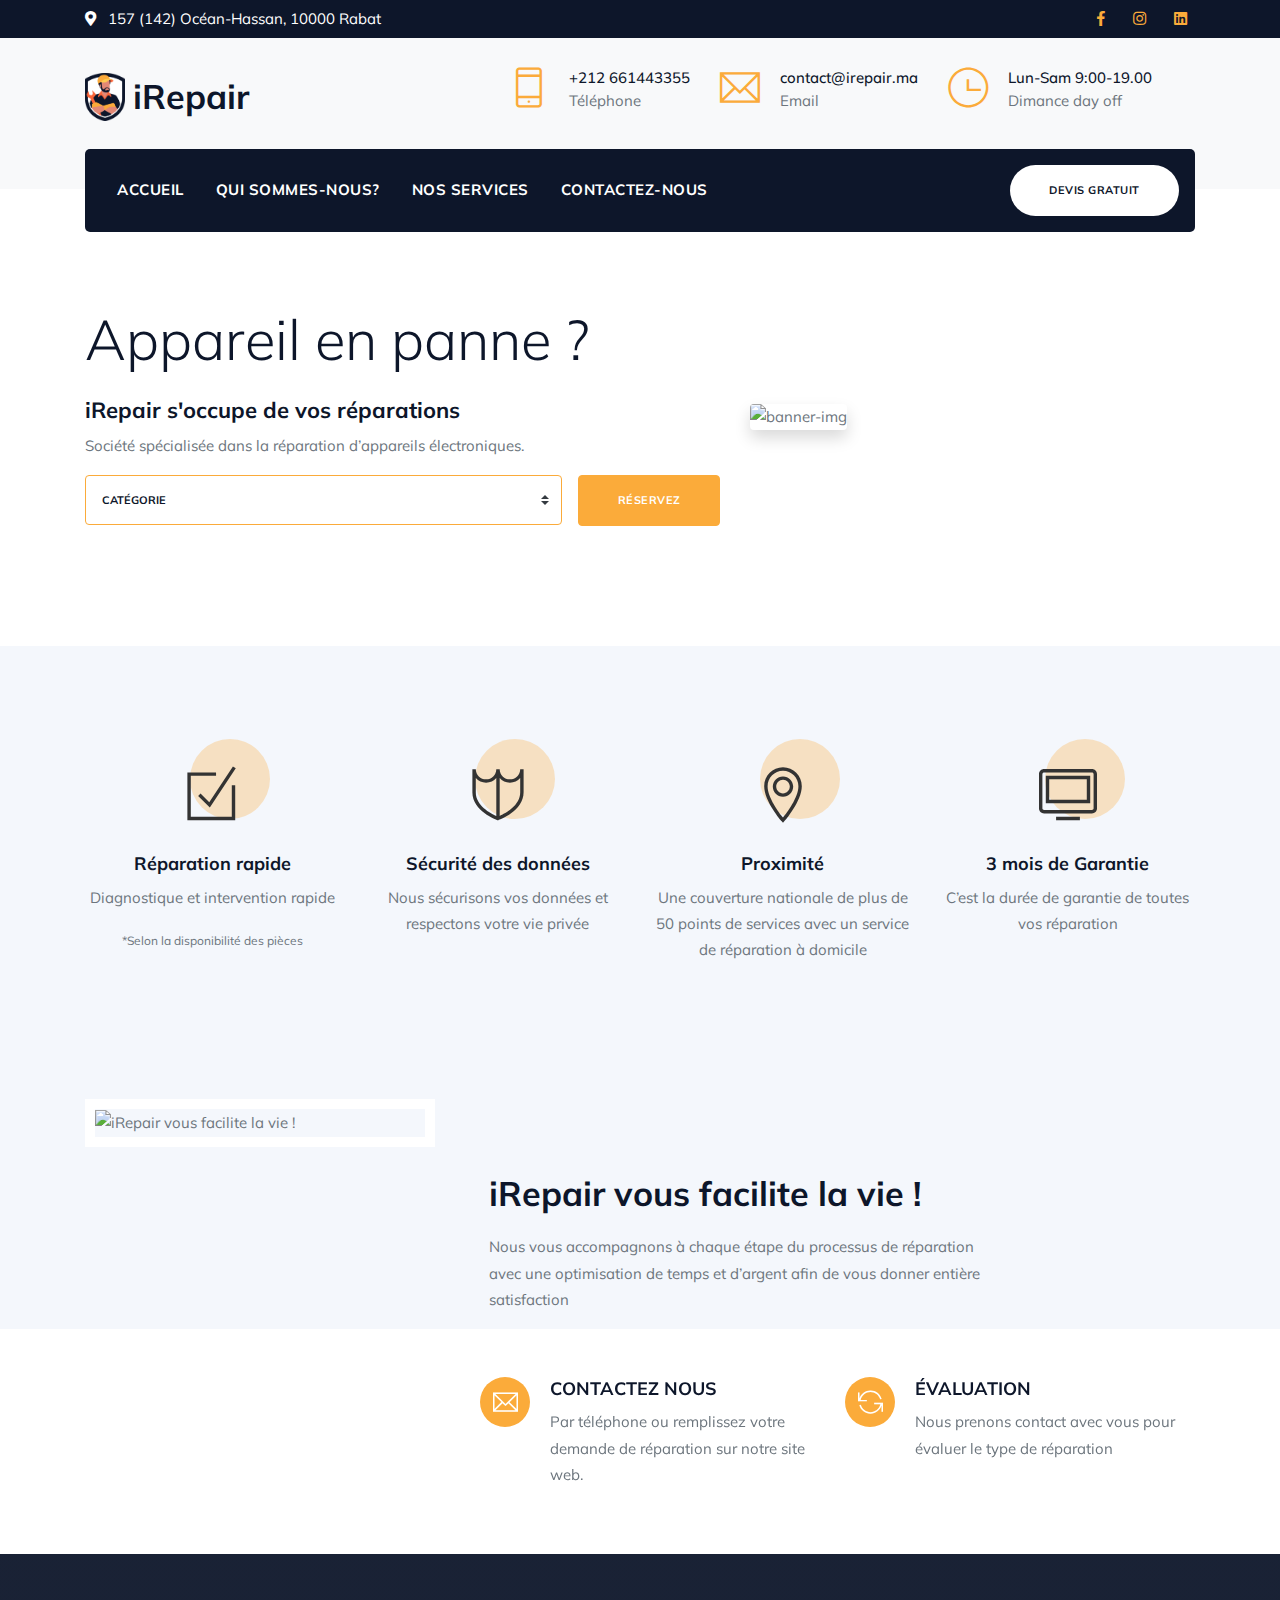
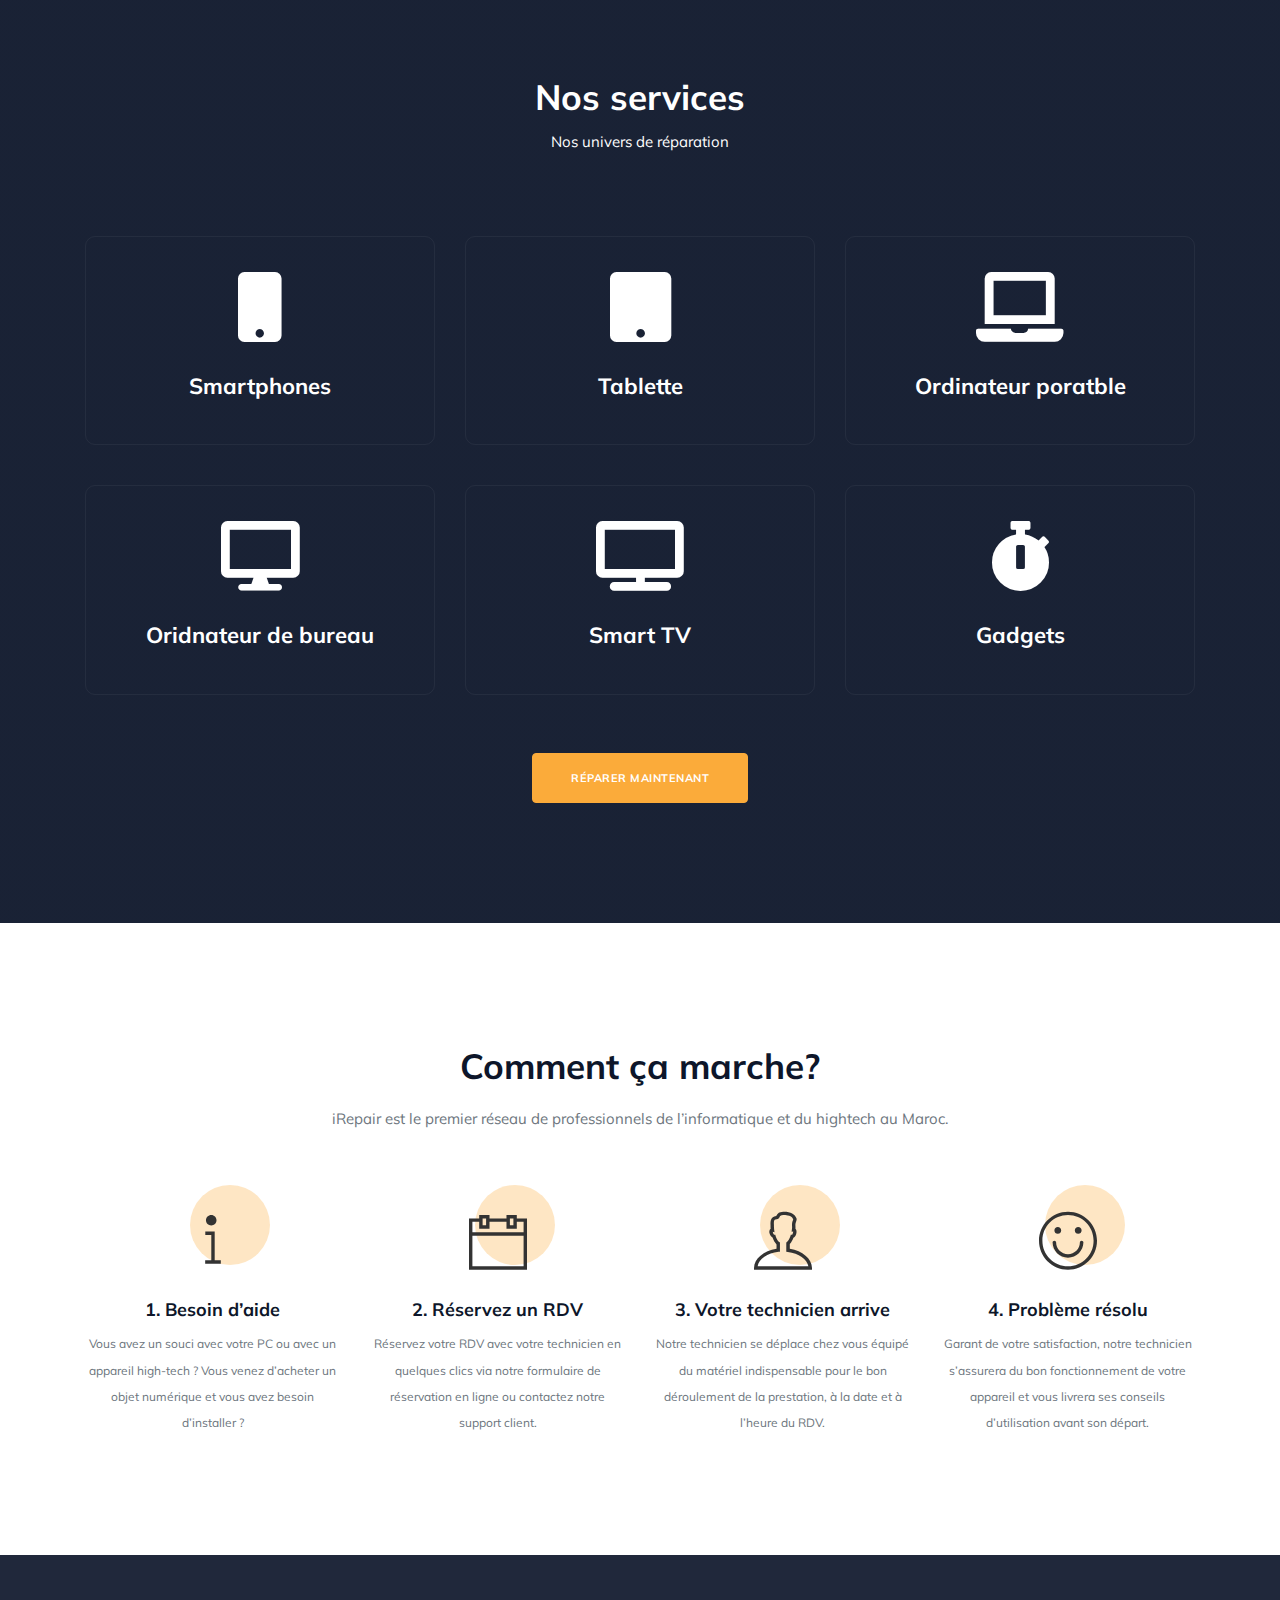
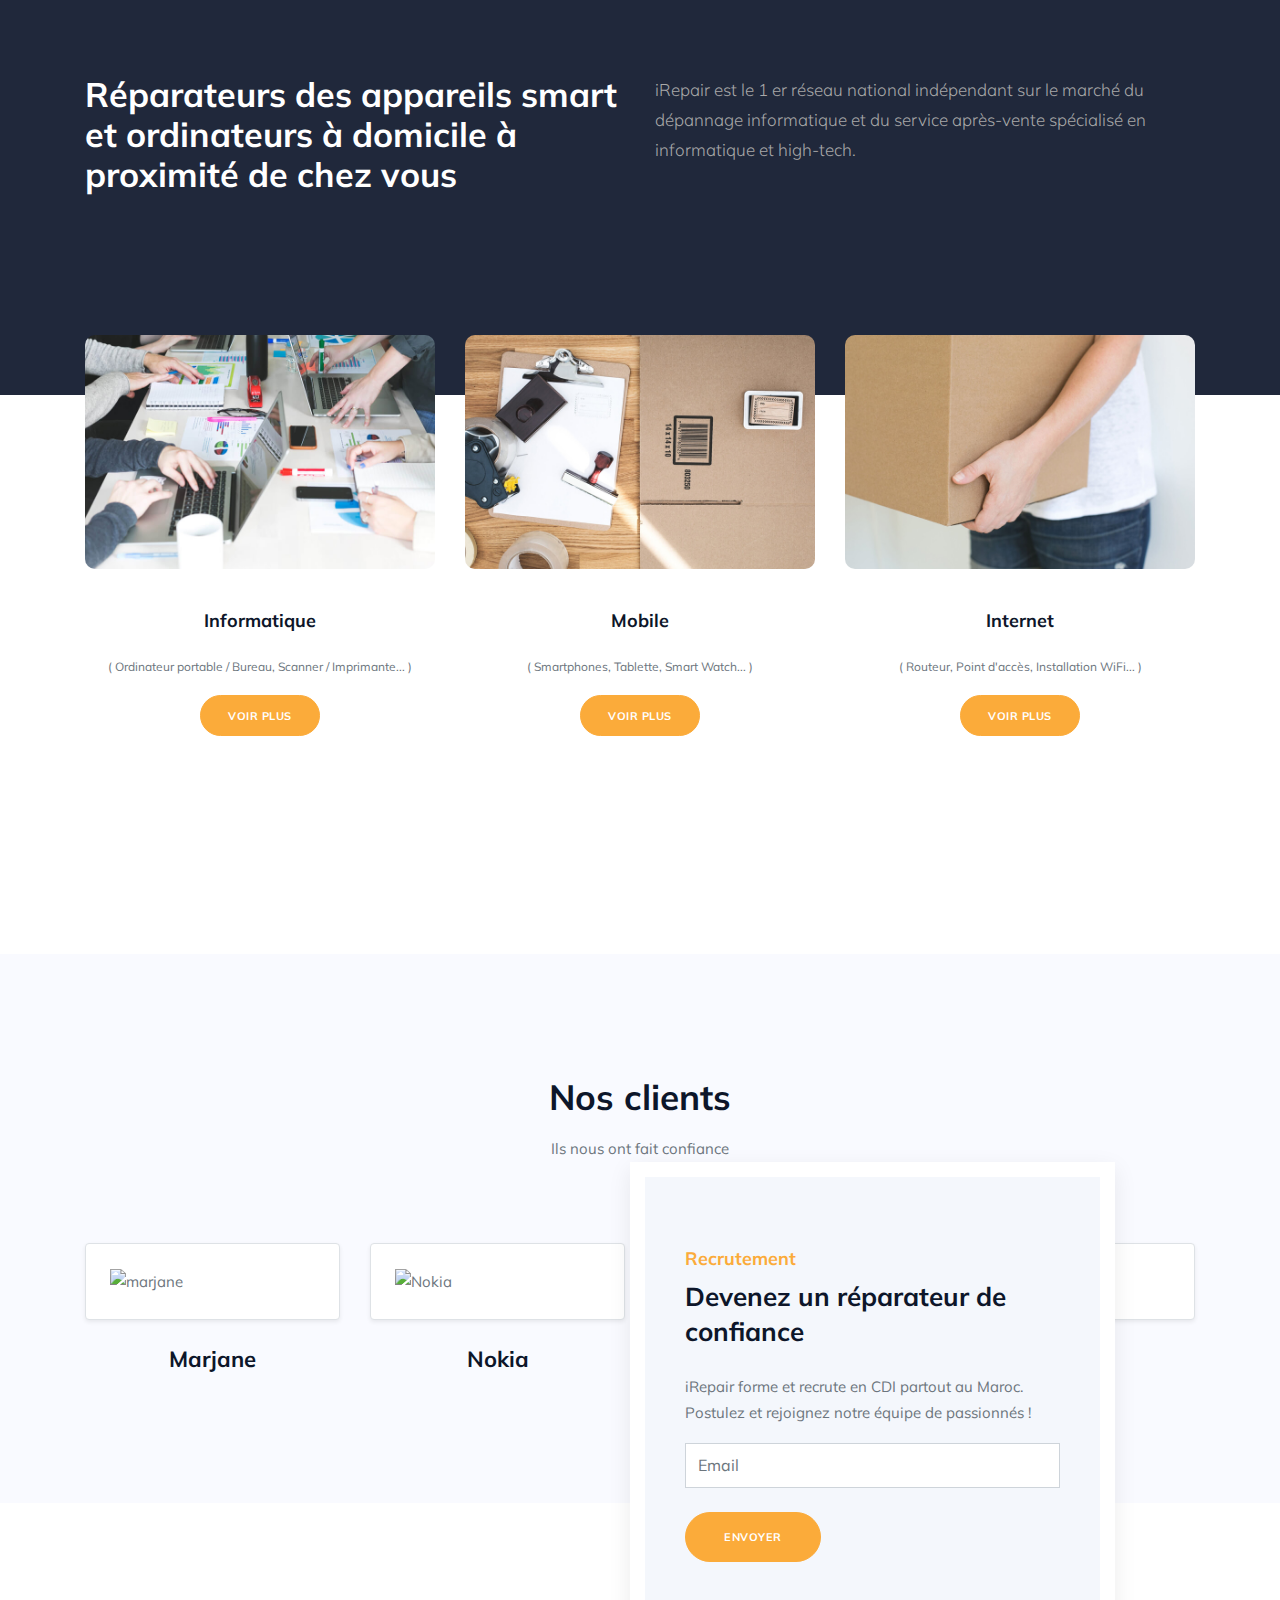
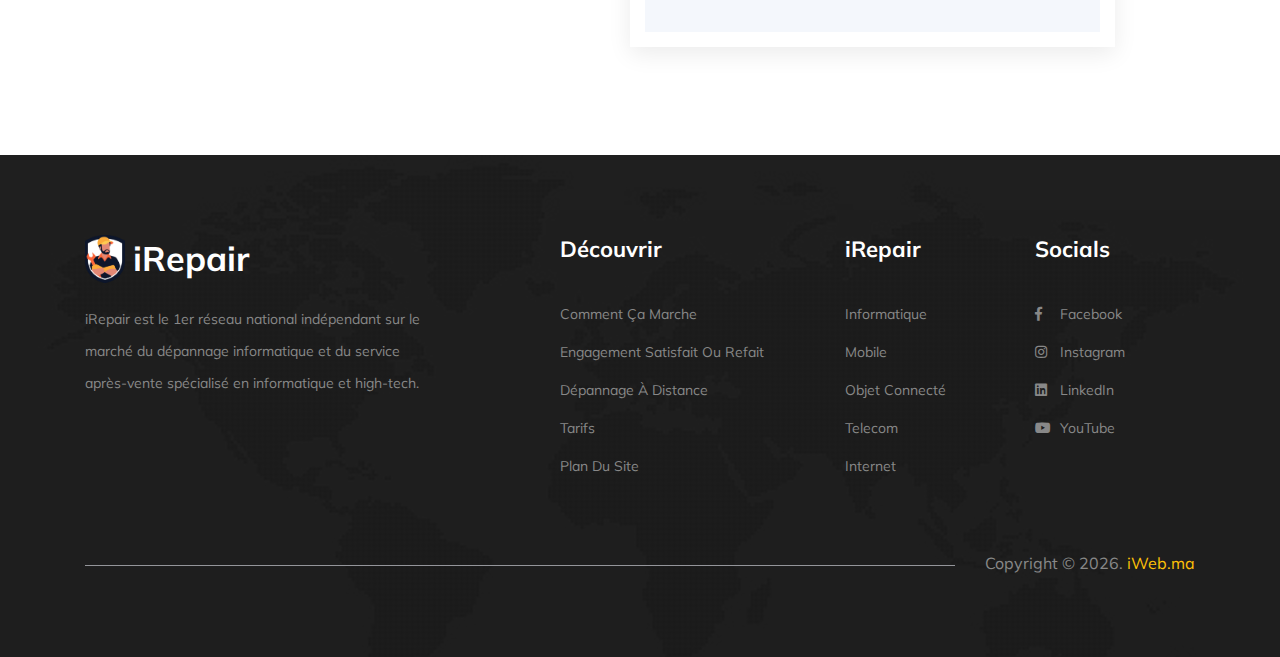
==== index.html @ 38f0aaa7 "Init push" ====
<!DOCTYPE html>
<html lang="en">

<head>


    <meta charset="utf-8">
    <title>iRepair.ma</title>


    <meta http-equiv="X-UA-Compatible" content="IE=edge">
    <meta name="description" content="Corporate Html5 Template">
    <meta name="viewport" content="width=device-width, initial-scale=1.0, maximum-scale=5.0">
    <meta name="author" content="Themefisher">
    <meta name="generator" content="iRepair">

    <!-- bootstrap -->
    <link rel="stylesheet" href="plugins/bootstrap/bootstrap.min.css">
    <!-- Animate -->
    <link rel="stylesheet" href="plugins/animate-css/animate.css">
    <!-- Icon Font css -->
    <link rel="stylesheet" href="plugins/fontawesome/css/all.css">
    <link rel="stylesheet" href="plugins/fonts/Pe-icon-7-stroke.css">
    <!-- Themify icon Css -->
    <link rel="stylesheet" href="plugins/themify/css/themify-icons.css">
    <!-- Slick Carousel CSS -->
    <link rel="stylesheet" href="plugins/slick-carousel/slick/slick.css">
    <link rel="stylesheet" href="plugins/slick-carousel/slick/slick-theme.css">

    <!-- Main Stylesheet -->
    <link rel="stylesheet" href="css/style.css">

    <!--Favicon-->
    <link rel="icon" href="images/favicon.ico" type="image/x-icon">

</head>

<body id="top-header">

    <!-- LOADER TEMPLATE -->
    <div id="page-loader">
        <div class="loader-icon fa fa-spin colored-border"></div>
    </div>
    <!-- /LOADER TEMPLATE -->

    <div class="top-bar bg-dark py-2 py-md-0" id="top-bar">
        <div class="container">
            <div class="row align-items-center">
                <div class="col-lg-6 col-md-6">
                    <div class="top-bar-left text-white text-md-left text-sm-center">
                        <i class="fas fa-map-marker-alt"></i>
                        <span class="ml-2">157 (142) Océan-Hassan, 10000 Rabat</span>
                    </div>
                </div>

                <div class="col-lg-4 ml-lg-auto col-md-6">
                    <ul class="list-inline list-unstyled header-socials text-md-right text-sm-center">
                        <li class="list-inline-item"><a href="https://www.facebook.com"> <i
                                    class="fab fa-facebook-f"></i></a></li>
                        <li class="list-inline-item"><a href="https://www.instagram.com"> <i
                                    class="fab fa-instagram"></i></a></li>
                        <li class="list-inline-item"><a href="https://www.linkedin.com"> <i
                                    class="fab fa-linkedin"></i></a></li>
                    </ul>
                </div>
            </div>
        </div>
    </div>

    <div class="logo-bar d-none d-md-block d-lg-block bg-light">
        <div class="container">
            <div class="row">
                <div class="col-lg-2">
                    <div class="logo d-none d-lg-block">
                        <!-- Brand -->
                        <a class="navbar-brand js-scroll-trigger" href="index.html">
                            <div class="d-flex justify-content-between align-items-center">
                                <img src="images/logo.png" width="40" alt="Logo" class="img-fluid mr-2" />
                                <h1 class="m-0">iRepair</h1>
                            </div>
                        </a>
                    </div>
                </div>

                <div class="col-lg-8 justify-content-end ml-lg-auto d-flex col-12 col-md-12 justify-content-md-center">
                    <div class="top-info-block d-inline-flex">
                        <div class="icon-block">
                            <i class="ti-mobile"></i>
                        </div>
                        <div class="info-block">
                            <h5 class="font-weight-500">+212 661443355</h5>
                            <p>Téléphone</p>
                        </div>
                    </div>

                    <div class="top-info-block d-inline-flex">
                        <div class="icon-block">
                            <i class="ti-email"></i>
                        </div>
                        <div class="info-block">
                            <h5 class="font-weight-500">contact@irepair.ma</h5>
                            <p>Email</p>
                        </div>
                    </div>
                    <div class="top-info-block d-inline-flex">
                        <div class="icon-block">
                            <i class="ti-time"></i>
                        </div>
                        <div class="info-block">
                            <h5 class="font-weight-500">Lun-Sam 9:00-19.00 </h5>
                            <p>Dimance day off</p>
                        </div>
                    </div>
                </div>
            </div>
        </div>
    </div>

    <!-- NAVBAR
    ================================================= -->
    <div class="main-navigation" id="mainmenu-area">
        <div class="container">
            <nav class="navbar navbar-expand-lg navbar-dark bg-dark main-nav navbar-togglable rounded-radius">

                <a class="navbar-brand d-lg-none d-block" href="index.html">
                    <h4 class="h3 m-0">iRepair</h4>
                </a>
                <!-- Toggler -->
                <button class="navbar-toggler" type="button" data-toggle="collapse" data-target="#navbarCollapse"
                    aria-controls="navbarCollapse" aria-expanded="false" aria-label="Toggle navigation">
                    <span class="fa fa-bars"></span>
                </button>

                <!-- Collapse -->
                <div class="collapse navbar-collapse has-dropdown" id="navbarCollapse">
                    <!-- Links -->
                    <ul class="navbar-nav ">
                        <li class="nav-item">
                            <a class="nav-link" href="#!" id="navbarWelcome" role="button" data-toggle="dropdown"
                                aria-haspopup="true" aria-expanded="false">
                                Accueil
                            </a>

                        </li>
                        <li class="nav-item ">
                            <a href="about.html" class="nav-link js-scroll-trigger">
                                Qui sommes-nous?
                            </a>
                        </li>
                        <li class="nav-item ">
                            <a href="#services" class="nav-link js-scroll-trigger">
                                Nos services
                            </a>
                        </li>
                        <!-- <li class="nav-item dropdown">
                            <a href="#" class="nav-link js-scroll-trigger dropdown-toggle">
                                Nos services
                            </a>
                            <ul class="dropdown-menu" aria-labelledby="navbarWelcome">
                                <li><a class="dropdown-item" href="index-2.html">Home-2</a></li>
                                <li><a class="dropdown-item" href="index-3.html">Home-3</a></li>
                                <li><a class="dropdown-item" href="index-4.html">Home-4</a></li>
                            </ul>
                        </li> -->
                        <!-- <li class="nav-item ">
                            <a href="pricing.html" class="nav-link js-scroll-trigger">
                                Pricing
                            </a>
                        </li> -->

                        <!-- <li class="nav-item ">
                            <a href="project.html" class="nav-link js-scroll-trigger">
                                Projects
                            </a>
                        </li> -->

                        <li class="nav-item ">
                            <a href="contact.html" class="nav-link">
                                Contactez-nous
                            </a>
                        </li>
                    </ul>

                    <ul class="ml-lg-auto list-unstyled m-0">
                        <li><a href="contact.html" class="btn btn-white btn-circled">Devis gratuit</a></li>
                    </ul>
                </div> <!-- / .navbar-collapse -->
            </nav>
        </div> <!-- / .container -->
    </div>



    <!-- HERO
    ================================================== -->
    <section class="banner-area py-7">
        <!-- Content -->
        <div class="container">
            <div class="row  align-items-center">
                <div class="col-md-12 col-lg-7 text-center text-lg-left">
                    <div class="main-banner">
                        <!-- Heading -->
                        <h1 class="display-4 mb-4 ">Appareil en panne ?</h1>
                        <h3>iRepair s'occupe de vos réparations</h3>
                        <p>Société spécialisée dans la réparation d’appareils électroniques.</p>

                        <form action="#">
                            <div class="d-flex justify-content-between align-content-center">
                                <select required="true" class="custom-select custom-select-lg main-select mr-3">
                                    <option selected>Catégorie</option>
                                    <option value="1">Smartphone</option>
                                    <option value="2">Tablette</option>
                                    <option value="3">Ordinateur portable</option>
                                    <option value="3">Ordinateur de bureau</option>
                                    <option value="3">Smart TV</option>
                                    <option value="3">Gadget</option>
                                </select>

                                <button type="submit" class="btn btn-primary">Réservez</button>

                            </div>

                        </form>

                        <!-- <p><a href="#!" class="btn btn-dark btn-block btn-circled">Get started</a></p> -->
                    </div>
                </div>

                <div class="col-lg-5 d-none d-lg-block">
                    <div class="banner-img-block">
                        <img src="images/banner-img-5.jpeg" alt="banner-img" class="img-fluid rounded shadow">
                    </div>
                </div>
            </div> <!-- / .row -->
        </div> <!-- / .container -->
    </section>


    <section class="section bg-grey" id="feature">
        <div class="container">
            <div class="row justy-content-center">
                <div class="col-lg-3 col-sm-6 col-md-6">
                    <div class="text-center feature-block">
                        <div class="img-icon-block mb-4">
                            <i class="ti-check-box"></i>
                        </div>
                        <h4 class="mb-2">Réparation rapide</h4>
                        <p>Diagnostique et intervention rapide</p>
                        <p><small>*Selon la disponibilité des pièces</small></p>
                    </div>
                </div>

                <div class="col-lg-3 col-sm-6 col-md-6">
                    <div class="text-center feature-block">
                        <div class="img-icon-block mb-4">
                            <i class="ti-shield"></i>
                        </div>
                        <h4 class="mb-2">Sécurité des données</h4>
                        <p>Nous sécurisons vos données et respectons votre vie privée</p>
                    </div>
                </div>

                <div class="col-lg-3 col-sm-6 col-md-6">
                    <div class="text-center feature-block">
                        <div class="img-icon-block mb-4">
                            <i class="ti-location-pin"></i>
                        </div>
                        <h4 class="mb-2">Proximité</h4>
                        <p>Une couverture nationale de plus de 50 points de services avec un service de réparation à
                            domicile</p>
                    </div>
                </div>

                <div class="col-lg-3 col-sm-6 col-md-6">
                    <div class="text-center feature-block">
                        <div class="img-icon-block mb-4">
                            <i class="ti-desktop"></i>
                        </div>
                        <h4 class="mb-2">3 mois de Garantie </h4>
                        <p>C’est la durée de garantie de toutes vos réparation</p>
                    </div>
                </div>
            </div>
        </div> <!-- / .container -->
    </section>



    <!-- SERVICE-1
    ================================================== -->
    <section class="bg-grey" id="service">
        <div class="container">
            <div class="row ">
                <div class="col-lg-4">
                    <div class="service-img">
                        <img src="images/blog-lg.jpeg" alt="iRepair vous facilite la vie !" class="img-fluid">
                    </div>
                </div>

                <div class="col-lg-6 pl-4">
                    <div class="service-content">
                        <h1>iRepair vous facilite la vie !</h1>
                        <p>Nous vous accompagnons à chaque étape du processus de réparation avec une optimisation de
                            temps et d’argent afin de vous donner entière satisfaction</p>
                    </div>
                </div>
            </div>
        </div>
    </section>

    <section class="pt-5 service-wrap">
        <div class="container">
            <div class="row ">
                <div class="col-lg-8 offset-lg-4">
                    <div class="carousel slide " id="service-carousel" data-ride="carousel">
                        <div class="carousel-inner">
                            <div class="carousel-item active">
                                <div class="col-lg-12">
                                    <div class="row">
                                        <div class="col-lg-6">
                                            <div class="service-block media">
                                                <div class="service-icon">
                                                    <i class="ti-email"></i>
                                                </div>
                                                <div class="service-inner-content media-body">
                                                    <h4>Contactez nous</h4>
                                                    <p>Par téléphone ou remplissez votre demande de réparation sur notre
                                                        site web.</p>
                                                </div>
                                            </div>
                                        </div>
                                        <div class="col-lg-6">
                                            <div class="service-block media">
                                                <div class="service-icon">
                                                    <i class="ti-reload"></i>
                                                </div>
                                                <div class="service-inner-content media-body">
                                                    <h4>Évaluation</h4>
                                                    <p>Nous prenons contact avec vous pour évaluer le type de réparation
                                                    </p>
                                                </div>
                                            </div>
                                        </div>
                                    </div>
                                </div>
                            </div>

                            <div class="carousel-item">
                                <div class="col-lg-12">
                                    <div class="row">
                                        <div class="col-lg-6">
                                            <div class="service-block media">
                                                <div class="service-icon">
                                                    <i class="ti-search"></i>
                                                </div>
                                                <div class="service-inner-content media-body">
                                                    <h4>Diagnostique</h4>
                                                    <p>Nous diagnostiquons votre panne</p>
                                                </div>
                                            </div>
                                        </div>
                                        <div class="col-lg-6">
                                            <div class="service-block media">
                                                <div class="service-icon">
                                                    <i class="ti-check"></i>
                                                </div>
                                                <div class="service-inner-content media-body">
                                                    <h4>Réparation</h4>
                                                    <p>Nous collectons votre appareil ou nous intervenons chez vous pour
                                                        le réparer</p>
                                                </div>
                                            </div>
                                        </div>
                                    </div>
                                </div>
                            </div>
                        </div>
                    </div>

                    <!-- <div class="row">
                        <div class="col-lg-12">
                            <p class="pl-3">Want to know more about this? <a href="#!">Contact us</a></p>
                        </div>
                    </div> -->
                </div>
            </div>
        </div>
    </section>

    <section class="section" id="services-2">
        <div class="container">
            <div class="row justify-content-center">
                <div class="col-md-8 col-lg-6 text-center">
                    <div class="section-heading">
                        <!-- Heading -->
                        <h2 class="section-title mb-2 text-white">
                            Nos services
                        </h2>

                        <!-- Subheading -->
                        <p class="mb-5 text-white">Nos univers de réparation</p>
                    </div>
                </div>
            </div>

            <div class="row">
                <div class="col-lg-4 col-sm-6 col-md-6 mb-30">
                    <div class="web-service-block">
                        <i class="fa fa-mobile"></i>
                        <h3>Smartphones</h3>
                    </div>
                </div>
                <div class="col-lg-4 col-sm-6 col-md-6 mb-30">
                    <div class="web-service-block">
                        <i class="fa fa-tablet"></i>
                        <h3>Tablette</h3>
                    </div>
                </div>
                <div class="col-lg-4 col-sm-6 col-md-6 mb-30">
                    <div class="web-service-block">
                        <i class="fa fa-laptop"></i>
                        <h3>Ordinateur poratble</h3>
                    </div>
                </div>

                <div class="col-lg-4 col-sm-6 col-md-6 ">
                    <div class="web-service-block">
                        <i class="fa fa-desktop"></i>
                        <h3>Oridnateur de bureau</h3>
                    </div>
                </div>

                <div class="col-lg-4 col-sm-6 col-md-6 ">
                    <div class="web-service-block">
                        <i class="fa fa-tv"></i>
                        <h3>Smart TV</h3>
                    </div>
                </div>

                <div class="col-lg-4 col-sm-6 col-md-6 ">
                    <div class="web-service-block">
                        <i class="fa fa-stopwatch"></i>
                        <h3>Gadgets</h3>
                    </div>
                </div>
            </div>
            <div class="row mt-5">
                <div class="col d-flex justify-content-center">
                    <div class="btn btn-primary">
                        Réparer maintenant
                    </div>
                </div>
            </div>
        </div>
    </section>

    <!-- Pricing -->
    <!-- <section class="section" id="pricing"> 
        <div class="container">
            <div class="row justify-content-center">
                <div class="col-md-8 col-lg-6 text-center">
                    <div class="section-heading">
                        
                        <h2 class="section-title">
                            Affordable Price Plan
                        </h2>

                        
                        <p>
                            iRepair can be used to create anything from a small marketing page to a sophisticated
                            website.
                        </p>
                    </div>
                </div>
            </div> 

            <div class="row justify-content-center">
                <div class="col-lg-4 col-sm-6 col-md-6">
                    <div class="pricing-box">
                        <h3>Stnadard</h3>
                        <div class="price-block">
                            <h2><small>$</small>13<span>monthly</span></h2>
                        </div>

                        <ul class="price-features list-unstyled">
                            <li>Unlimited Domain</li>
                            <li>Unmetered Bandwidth</li>
                            <li>Free SSL Certificate </li>
                            <li>20 Email Subscription</li>
                            <li>SSD Hosting</li>
                        </ul>

                        <a href="#!" class="btn btn-outline-dark btn-circled">Purchase Now</a>
                    </div>
                </div>
                <div class="col-lg-4 col-sm-6 col-md-6">
                    <div class="pricing-box">
                        <h3>Premium</h3>
                        <div class="price-block">
                            <h2><small>$</small>23<span>monthly</span></h2>
                        </div>

                        <ul class="price-features list-unstyled">
                            <li>Unlimited Domain</li>
                            <li>Unmetered Bandwidth</li>
                            <li>Free SSL Certificate </li>
                            <li>20 Email Subscription</li>
                            <li>SSD Hosting</li>
                        </ul>

                        <a href="#!" class="btn btn-primary btn-circled">Purchase Now</a>
                    </div>
                </div>
                <div class="col-lg-4 col-sm-8 col-md-6">
                    <div class="pricing-box ">
                        <h3>Business</h3>
                        <div class="price-block">
                            <h2><small>$</small>33<span>monthly</span></h2>
                        </div>

                        <ul class="price-features list-unstyled">
                            <li>Unlimited Domain</li>
                            <li>Unmetered Bandwidth</li>
                            <li>Free SSL Certificate </li>
                            <li>20 Email Subscription</li>
                            <li>SSD Hosting</li>
                        </ul>

                        <a href="#!" class="btn btn-outline-dark btn-circled">Purchase Now</a>
                    </div>
                </div>
            </div>
        </div>
    </section> -->

    <section class="section" id="process">
        <div class="container">
            <div class="row justify-content-center">
                <div class="col-md-12 text-center">
                    <div class="section-heading">
                        <!-- Heading -->
                        <h2 class="section-title">
                            Comment ça marche?
                        </h2>

                        <!-- Subheading -->
                        <p>iRepair est le premier réseau de professionnels de l’informatique et du hightech au Maroc.
                        </p>

                    </div>
                </div>
            </div> <!-- / .row -->

            <div class="row justify-content-center">
                <div class="col-lg-3 col-sm-4 col-md-4">
                    <div class="process-block">
                        <div class="img-icon-block mb-4">
                            <i class="ti-info"></i>
                        </div>

                        <h4>1. Besoin d’aide</h4>
                        <small>Vous avez un souci avec votre PC ou avec un appareil high-tech ? Vous venez d’acheter un
                            objet numérique et vous avez besoin d’installer ?</small>
                    </div>
                </div>

                <div class="col-lg-3 col-sm-4 col-md-4">
                    <div class="process-block">
                        <div class="img-icon-block mb-4">
                            <i class="ti-calendar"></i>
                        </div>

                        <h4>2. Réservez un RDV</h4>
                        <small>Réservez votre RDV avec votre technicien en quelques clics via notre formulaire de
                            réservation en ligne ou contactez notre support client.</small>
                    </div>
                </div>

                <div class="col-lg-3 col-sm-4 col-md-4">
                    <div class="process-block">
                        <div class="img-icon-block mb-4">
                            <i class="ti-user"></i>
                        </div>

                        <h4>3. Votre technicien arrive</h4>
                        <small>Notre technicien se déplace chez vous équipé du matériel indispensable pour le bon
                            déroulement de la prestation, à la date et à l’heure du RDV.</small>
                    </div>
                </div>

                <div class="col-lg-3 col-sm-4 col-md-4">
                    <div class="process-block">
                        <div class="img-icon-block mb-4">
                            <i class="ti-face-smile"></i>
                        </div>

                        <h4>4. Problème résolu</h4>
                        <small>Garant de votre satisfaction, notre technicien s’assurera du bon fonctionnement de votre
                            appareil et vous livrera ses conseils d’utilisation avant son départ.</small>
                    </div>
                </div>

            </div>
        </div>
    </section>

    <section id="projects-wrap" class="section">
        <div class="overlay"></div>
        <div class="container">
            <div class="row">
                <div class="col-lg-6">
                    <div class="section-heading">
                        <h1 class="text-white">Réparateurs des appareils smart et ordinateurs à domicile à proximité de
                            chez vous</h1>
                    </div>
                </div>
                <div class="col-lg-6">
                    <p class="lead">iRepair est le 1 er réseau national indépendant sur le marché du
                        dépannage informatique et du service après-vente spécialisé en informatique et high-tech.</p>
                </div>
            </div>
        </div>
    </section>

    <section id="projects" class="section-bottom">
        <div class="container">
            <div class="row justify-content-center">
                <div class="col-lg-4 col-md-6 col-sm-6 mb-5">
                    <div class="single-project">
                        <img src="images/projects/p-1.jpg" alt="" class="img-fluid">
                        <div class="project-content">
                            <h4>Informatique</h4>
                            <p><small>( Ordinateur portable / Bureau, Scanner / Imprimante... )</small></p>
                            <button class="btn btn-primary">Voir plus</button>
                        </div>
                    </div>
                </div>
                <div class="col-lg-4 col-md-6 col-sm-6 mb-5">
                    <div class="single-project">
                        <img src="images/projects/p-4.jpg" alt="" class="img-fluid">
                        <div class="project-content">
                            <h4>Mobile</h4>
                            <p><small>( Smartphones, Tablette, Smart Watch... )</small></p>
                            <button class="btn btn-primary">Voir plus</button>
                        </div>
                    </div>
                </div>
                <div class="col-lg-4 col-md-6 col-sm-8 ">
                    <div class="single-project">
                        <img src="images/projects/p-3.jpg" alt="" class="img-fluid">
                        <div class="project-content">
                            <h4>Internet</h4>
                            <p><small>( Routeur, Point d'accès, Installation WiFi... )</small></p>
                            <button class="btn btn-primary">Voir plus</button>
                        </div>
                    </div>
                </div>
            </div>


        </div>
    </section>

    <!-- <section class="section" id="section-testimonial">
        <div class="container">
            <div class="row align-items-center">
                <div class="col-lg-4 col-sm-12 col-md-12">
                    <div class="section-heading testimonial-heading">
                        <h1>Ils nous ont fait confiance</h1>
                        <p></p>
                    </div>
                </div>
                <div class="col-lg-8 col-sm-12 col-md-12">
                    <div class="row">
                        <div class="col-lg-6">
                            <div class="test-inner ">
                                <div class="test-author-thumb d-flex">
                                    <img src="https://www.islahate.ma/assets/images/logos/Marjane_logo.png"
                                        alt="marjane" class="img-fluid">
                                    <div class="test-author-info">
                                        <h4>marjane.</h4>
                                        <h6>Sunrise Paradise Hotel</h6>
                                    </div>
                                </div>
                                <i class="fa fa-quote-right"></i>
                            </div>
                        </div>
                        <div class="col-lg-6">
                            <div class="test-inner ">
                                <div class="test-author-thumb d-flex">
                                    <img src="images/client/test-2.jpg" alt="Testimonial author" class="img-fluid">
                                    <div class="test-author-info">
                                        <h4>Will Barrow</h4>
                                        <h6>Sunrise Paradise Hotel</h6>
                                    </div>
                                </div>

                                Quas ut distinctio tenetur animi nihil rem, amet dolorum totam. Ab repudiandae tempore
                                qui fugiat amet ipsa id omnis ipsam, laudantium! Dolorem.

                                <i class="fa fa-quote-right"></i>
                            </div>
                        </div>
                    </div>

                    <div class="row">
                        <div class="col-lg-6">
                            <div class="test-inner ">
                                <div class="test-author-thumb d-flex">
                                    <img src="images/client/test-3.jpg" alt="Testimonial author" class="img-fluid">
                                    <div class="test-author-info">
                                        <h4>Will Barrow</h4>
                                        <h6>Sunrise Paradise Hotel</h6>
                                    </div>
                                </div>

                                Quas ut distinctio tenetur animi nihil rem, amet dolorum totam. Ab repudiandae tempore
                                qui fugiat amet ipsa id omnis ipsam, laudantium! Dolorem.

                                <i class="fa fa-quote-right"></i>
                            </div>
                        </div>
                        <div class="col-lg-6">
                            <div class="test-inner ">
                                <div class="test-author-thumb d-flex">
                                    <img src="images/client/test-4.jpg" alt="Testimonial author" class="img-fluid">
                                    <div class="test-author-info">
                                        <h4>Will Barrow</h4>
                                        <h6>Sunrise Paradise Hotel</h6>
                                    </div>
                                </div>

                                Quas ut distinctio tenetur animi nihil rem, amet dolorum totam. Ab repudiandae tempore
                                qui fugiat amet ipsa id omnis ipsam, laudantium! Dolorem.

                                <i class="fa fa-quote-right"></i>
                            </div>
                        </div>
                    </div>

                    <div class="row">
                        <div class="col-lg-6">
                            <div class="test-inner">
                                <div class="test-author-thumb d-flex">
                                    <img src="images/client/test-5.jpg" alt="Testimonial author" class="img-fluid">
                                    <div class="test-author-info">
                                        <h4>Will Barrow</h4>
                                        <h6>Sunrise Paradise Hotel</h6>
                                    </div>
                                </div>

                                Quas ut distinctio tenetur animi nihil rem, amet dolorum totam. Ab repudiandae tempore
                                qui fugiat amet ipsa id omnis ipsam, laudantium! Dolorem.

                                <i class="fa fa-quote-right"></i>
                            </div>
                        </div>

                        <div class="col-lg-6">
                            <div class="test-inner">
                                <div class="test-author-thumb d-flex">
                                    <img src="images/client/test-6.jpg" alt="Testimonial author" class="img-fluid">
                                    <div class="test-author-info">
                                        <h4>Will Barrow</h4>
                                        <h6>Sunrise Paradise Hotel</h6>
                                    </div>
                                </div>

                                Quas ut distinctio tenetur animi nihil rem, amet dolorum totam. Ab repudiandae tempore
                                qui fugiat amet ipsa id omnis ipsam, laudantium! Dolorem.

                                <i class="fa fa-quote-right"></i>
                            </div>
                        </div>
                    </div>
                </div>
            </div>
        </div>
    </section> -->

    <section class="section" id="blog">
        <div class="container">
            <div class="row justify-content-center">
                <div class="col-md-8 col-lg-6 text-center">
                    <div class="section-heading">
                        <!-- Heading -->
                        <h2 class="section-title">
                            Nos clients
                        </h2>

                        <!-- Subheading -->
                        <p>Ils nous ont fait confiance</p>
                    </div>
                </div>
            </div>

            <div class="row justify-content-center">
                <div class="col-lg-3 col-md-4 col-6">
                    <div class="blog-box">
                        <div class="rounded shadow-sm border bg-white p-4">
                            <img src="https://www.islahate.ma/assets/images/logos/Marjane_logo.png" alt="marjane"
                                class="img-fluid">
                        </div>
                        <div class="single-blog">
                            <div class="blog-content text-center">
                                <h3>Marjane</h3>
                            </div>
                        </div>
                    </div>
                </div>

                <div class="col-lg-3 col-md-4 col-6">
                    <div class="blog-box">
                        <div class="rounded shadow-sm border bg-white p-4">
                            <img src="https://www.islahate.ma/assets/images/logos/nokia_logo.png" alt="Nokia"
                                class="img-fluid">
                        </div>
                        <div class="single-blog">
                            <div class="blog-content text-center">
                                <h3>Nokia</h3>
                            </div>
                        </div>
                    </div>
                </div>

                <div class="col-lg-3 col-md-4 col-6">
                    <div class="blog-box">
                        <div class="rounded shadow-sm border bg-white p-4">
                            <img src="https://www.islahate.ma/assets/images/logos/itel_logo.png" alt="itel"
                                class="img-fluid">
                        </div>
                        <div class="single-blog">
                            <div class="blog-content text-center">
                                <h3>itel</h3>
                            </div>
                        </div>
                    </div>
                </div>

                <div class="col-lg-3 col-md-4 col-6">
                    <div class="blog-box">
                        <div class="rounded shadow-sm border bg-white p-4">
                            <img src="https://www.islahate.ma/assets/images/logos/sony_logo.png" alt="Sony"
                                class="img-fluid">
                        </div>
                        <div class="single-blog">
                            <div class="blog-content text-center">
                                <h3>Sony</h3>
                            </div>
                        </div>
                    </div>
                </div>

            </div>
        </div>
    </section>

    <section class="section-bottom">
        <div class="container">
            <div class="row py-5">
                <div class="col-lg-7 col-md-12 col-sm-12 ">
                    <div class="single-project">
                        <img src="images/cdi.jpeg" alt="" class="img-fluid">
                    </div>
                </div>
                <div class="col-lg-4 col-md-12 col-sm-12 ">
                    <div class="project-content-block">
                        <h4>Recrutement</h4>
                        <h2>Devenez un réparateur de confiance</h2>
                        <p>iRepair forme et recrute en CDI partout au Maroc. Postulez et rejoignez notre équipe de
                            passionnés !</p>

                        <div>
                            <form>
                                <div class="input-group mb-4">
                                    <input class="form-control" name="email" id="email" required="" placeholder="Email"
                                        type="email">
                                </div>
                                <div>
                                    <input name="submit" type="submit" class="btn btn-primary btn-circled"
                                        value="Envoyer">
                                </div>
                            </form>
                        </div>
                    </div>

                </div>
            </div>
        </div>
    </section>

    <footer class="section " id="footer">
        <div class="overlay footer-overlay"></div>
        <!--Content -->
        <div class="container">
            <div class="row justify-content-start">
                <div class="col-lg-4 col-sm-12">
                    <div class="footer-widget">
                        <!-- Brand -->
                        <!-- <a href="index.html" class="footer-brand text-white"> -->
                        <div class="d-flex justify-content-start align-items-center">
                            <img src="images/logo.png" width="40" alt="Logo" class="img-fluid mr-2" />
                            <h1 class="m-0 text-white">iRepair</h1>
                        </div>
                        <!-- </a> -->
                        <p>iRepair est le 1er réseau national indépendant sur le marché du dépannage informatique et
                            du service après-vente spécialisé en informatique et high-tech.</p>
                    </div>
                </div>

                <div class="col-lg-3 ml-lg-auto col-sm-12">
                    <div class="footer-widget">
                        <h3>Découvrir</h3>
                        <!-- Links -->
                        <ul class="footer-links ">
                            <li>
                                <a href="#!">Comment ça marche</a>
                            </li>
                            <li>
                                <a href="#!">Engagement satisfait ou refait</a>
                            </li>
                            <li>
                                <a href="#!">Dépannage à distance</a>
                            </li>
                            <li>
                                <a href="#!">Tarifs</a>
                            </li>
                            <li>
                                <a href="#!">Plan du site</a>
                            </li>
                        </ul>
                    </div>
                </div>


                <div class="col-lg-2 col-sm-6">
                    <div class="footer-widget">
                        <h3>iRepair</h3>
                        <!-- Links -->
                        <ul class="footer-links">
                            <li>
                                <a href="#!">Informatique</a>
                            </li>
                            <li>
                                <a href="#!">Mobile</a>
                            </li>
                            <li>
                                <a href="#!">Objet connecté</a>
                            </li>
                            <li>
                                <a href="#!">Telecom</a>
                            </li>

                            <li>
                                <a href="#!">Internet</a>
                            </li>
                        </ul>
                    </div>
                </div>

                <div class="col-lg-2 col-sm-6">
                    <div class="footer-widget">
                        <h3>Socials</h3>
                        <!-- Links -->
                        <ul class="list-unstyled footer-links">
                            <li><a href="https://www.facebook.com"><i class="fab fa-facebook-f"></i>Facebook</a></li>
                            <li>
                                <a href="https://www.instagram.com"><i class="fab fa-instagram"></i>Instagram</a>
                            </li>
                            <li>
                                <a href="https://www.linkedin.com"><i class="fab fa-linkedin"></i>LinkedIn</a>
                            </li>
                            <li>
                                <a href="https://www.youtube.com"><i class="fab fa-youtube"></i>YouTube</a>
                            </li>
                        </ul>
                    </div>
                </div>
            </div> <!-- / .row -->


            <div class="row text-right pt-5">
                <div class="col-lg-12">
                    <div class="overflow-hidden">
                        <!-- Copyright -->
                        <p class="footer-copy">
                            Copyright &copy;
                            <script>var CurrentYear = new Date().getFullYear()
                                document.write(CurrentYear)
                            </script>. <a class="text-warning" href="https://iweb.ma/">iWeb.ma</a>
                        </p>
                    </div>
                </div>
            </div> <!-- / .row -->
        </div> <!-- / .container -->
    </footer>


    <!--  Page Scroll to Top  -->

    <a id="scroll-to-top" class="scroll-to-top js-scroll-trigger" href="#top-header">
        <i class="fa fa-angle-up"></i>
    </a>

    <!-- 
  Essential Scripts
  =====================================-->
    <!-- jQuery -->
    <script src="plugins/jquery/jquery.min.js"></script>
    <!-- Bootstrap -->
    <script src="plugins/bootstrap/bootstrap.min.js"></script>
    <!-- Slick Slider -->
    <script src="plugins/slick-carousel/slick/slick.min.js"></script>
    <!-- Google Map -->
    <script src="https://maps.googleapis.com/maps/api/js?key=AIzaSyCcABaamniA6OL5YvYSpB3pFMNrXwXnLwU"></script>
    <script src="plugins/google-map/gmap.js"></script>

    <script src="js/script.js"></script>

</body>

</html>
---- plugins/fontawesome/css/all.css ----
.fa,
.fas,
.far,
.fal,
.fab {
  -moz-osx-font-smoothing: grayscale;
  -webkit-font-smoothing: antialiased;
  display: inline-block;
  font-style: normal;
  font-variant: normal;
  text-rendering: auto;
  line-height: 1; }

.fa-lg {
  font-size: 1.33333em;
  line-height: 0.75em;
  vertical-align: -.0667em; }

.fa-xs {
  font-size: .75em; }

.fa-sm {
  font-size: .875em; }

.fa-1x {
  font-size: 1em; }

.fa-2x {
  font-size: 2em; }

.fa-3x {
  font-size: 3em; }

.fa-4x {
  font-size: 4em; }

.fa-5x {
  font-size: 5em; }

.fa-6x {
  font-size: 6em; }

.fa-7x {
  font-size: 7em; }

.fa-8x {
  font-size: 8em; }

.fa-9x {
  font-size: 9em; }

.fa-10x {
  font-size: 10em; }

.fa-fw {
  text-align: center;
  width: 1.25em; }

.fa-ul {
  list-style-type: none;
  margin-left: 2.5em;
  padding-left: 0; }
  .fa-ul > li {
    position: relative; }

.fa-li {
  left: -2em;
  position: absolute;
  text-align: center;
  width: 2em;
  line-height: inherit; }

.fa-border {
  border: solid 0.08em #eee;
  border-radius: .1em;
  padding: .2em .25em .15em; }

.fa-pull-left {
  float: left; }

.fa-pull-right {
  float: right; }

.fa.fa-pull-left,
.fas.fa-pull-left,
.far.fa-pull-left,
.fal.fa-pull-left,
.fab.fa-pull-left {
  margin-right: .3em; }

.fa.fa-pull-right,
.fas.fa-pull-right,
.far.fa-pull-right,
.fal.fa-pull-right,
.fab.fa-pull-right {
  margin-left: .3em; }

.fa-spin {
  -webkit-animation: fa-spin 2s infinite linear;
          animation: fa-spin 2s infinite linear; }

.fa-pulse {
  -webkit-animation: fa-spin 1s infinite steps(8);
          animation: fa-spin 1s infinite steps(8); }

@-webkit-keyframes fa-spin {
  0% {
    -webkit-transform: rotate(0deg);
            transform: rotate(0deg); }
  100% {
    -webkit-transform: rotate(360deg);
            transform: rotate(360deg); } }

@keyframes fa-spin {
  0% {
    -webkit-transform: rotate(0deg);
            transform: rotate(0deg); }
  100% {
    -webkit-transform: rotate(360deg);
            transform: rotate(360deg); } }

.fa-rotate-90 {
  -ms-filter: "progid:DXImageTransform.Microsoft.BasicImage(rotation=1)";
  -webkit-transform: rotate(90deg);
          transform: rotate(90deg); }

.fa-rotate-180 {
  -ms-filter: "progid:DXImageTransform.Microsoft.BasicImage(rotation=2)";
  -webkit-transform: rotate(180deg);
          transform: rotate(180deg); }

.fa-rotate-270 {
  -ms-filter: "progid:DXImageTransform.Microsoft.BasicImage(rotation=3)";
  -webkit-transform: rotate(270deg);
          transform: rotate(270deg); }

.fa-flip-horizontal {
  -ms-filter: "progid:DXImageTransform.Microsoft.BasicImage(rotation=0, mirror=1)";
  -webkit-transform: scale(-1, 1);
          transform: scale(-1, 1); }

.fa-flip-vertical {
  -ms-filter: "progid:DXImageTransform.Microsoft.BasicImage(rotation=2, mirror=1)";
  -webkit-transform: scale(1, -1);
          transform: scale(1, -1); }

.fa-flip-both, .fa-flip-horizontal.fa-flip-vertical {
  -ms-filter: "progid:DXImageTransform.Microsoft.BasicImage(rotation=2, mirror=1)";
  -webkit-transform: scale(-1, -1);
          transform: scale(-1, -1); }

:root .fa-rotate-90,
:root .fa-rotate-180,
:root .fa-rotate-270,
:root .fa-flip-horizontal,
:root .fa-flip-vertical,
:root .fa-flip-both {
  -webkit-filter: none;
          filter: none; }

.fa-stack {
  display: inline-block;
  height: 2em;
  line-height: 2em;
  position: relative;
  vertical-align: middle;
  width: 2.5em; }

.fa-stack-1x,
.fa-stack-2x {
  left: 0;
  position: absolute;
  text-align: center;
  width: 100%; }

.fa-stack-1x {
  line-height: inherit; }

.fa-stack-2x {
  font-size: 2em; }

.fa-inverse {
  color: #fff; }

/* Font Awesome uses the Unicode Private Use Area (PUA) to ensure screen
readers do not read off random characters that represent icons */
.fa-500px:before {
  content: "\f26e"; }

.fa-accessible-icon:before {
  content: "\f368"; }

.fa-accusoft:before {
  content: "\f369"; }

.fa-acquisitions-incorporated:before {
  content: "\f6af"; }

.fa-ad:before {
  content: "\f641"; }

.fa-address-book:before {
  content: "\f2b9"; }

.fa-address-card:before {
  content: "\f2bb"; }

.fa-adjust:before {
  content: "\f042"; }

.fa-adn:before {
  content: "\f170"; }

.fa-adobe:before {
  content: "\f778"; }

.fa-adversal:before {
  content: "\f36a"; }

.fa-affiliatetheme:before {
  content: "\f36b"; }

.fa-air-freshener:before {
  content: "\f5d0"; }

.fa-algolia:before {
  content: "\f36c"; }

.fa-align-center:before {
  content: "\f037"; }

.fa-align-justify:before {
  content: "\f039"; }

.fa-align-left:before {
  content: "\f036"; }

.fa-align-right:before {
  content: "\f038"; }

.fa-alipay:before {
  content: "\f642"; }

.fa-allergies:before {
  content: "\f461"; }

.fa-amazon:before {
  content: "\f270"; }

.fa-amazon-pay:before {
  content: "\f42c"; }

.fa-ambulance:before {
  content: "\f0f9"; }

.fa-american-sign-language-interpreting:before {
  content: "\f2a3"; }

.fa-amilia:before {
  content: "\f36d"; }

.fa-anchor:before {
  content: "\f13d"; }

.fa-android:before {
  content: "\f17b"; }

.fa-angellist:before {
  content: "\f209"; }

.fa-angle-double-down:before {
  content: "\f103"; }

.fa-angle-double-left:before {
  content: "\f100"; }

.fa-angle-double-right:before {
  content: "\f101"; }

.fa-angle-double-up:before {
  content: "\f102"; }

.fa-angle-down:before {
  content: "\f107"; }

.fa-angle-left:before {
  content: "\f104"; }

.fa-angle-right:before {
  content: "\f105"; }

.fa-angle-up:before {
  content: "\f106"; }

.fa-angry:before {
  content: "\f556"; }

.fa-angrycreative:before {
  content: "\f36e"; }

.fa-angular:before {
  content: "\f420"; }

.fa-ankh:before {
  content: "\f644"; }

.fa-app-store:before {
  content: "\f36f"; }

.fa-app-store-ios:before {
  content: "\f370"; }

.fa-apper:before {
  content: "\f371"; }

.fa-apple:before {
  content: "\f179"; }

.fa-apple-alt:before {
  content: "\f5d1"; }

.fa-apple-pay:before {
  content: "\f415"; }

.fa-archive:before {
  content: "\f187"; }

.fa-archway:before {
  content: "\f557"; }

.fa-arrow-alt-circle-down:before {
  content: "\f358"; }

.fa-arrow-alt-circle-left:before {
  content: "\f359"; }

.fa-arrow-alt-circle-right:before {
  content: "\f35a"; }

.fa-arrow-alt-circle-up:before {
  content: "\f35b"; }

.fa-arrow-circle-down:before {
  content: "\f0ab"; }

.fa-arrow-circle-left:before {
  content: "\f0a8"; }

.fa-arrow-circle-right:before {
  content: "\f0a9"; }

.fa-arrow-circle-up:before {
  content: "\f0aa"; }

.fa-arrow-down:before {
  content: "\f063"; }

.fa-arrow-left:before {
  content: "\f060"; }

.fa-arrow-right:before {
  content: "\f061"; }

.fa-arrow-up:before {
  content: "\f062"; }

.fa-arrows-alt:before {
  content: "\f0b2"; }

.fa-arrows-alt-h:before {
  content: "\f337"; }

.fa-arrows-alt-v:before {
  content: "\f338"; }

.fa-artstation:before {
  content: "\f77a"; }

.fa-assistive-listening-systems:before {
  content: "\f2a2"; }

.fa-asterisk:before {
  content: "\f069"; }

.fa-asymmetrik:before {
  content: "\f372"; }

.fa-at:before {
  content: "\f1fa"; }

.fa-atlas:before {
  content: "\f558"; }

.fa-atlassian:before {
  content: "\f77b"; }

.fa-atom:before {
  content: "\f5d2"; }

.fa-audible:before {
  content: "\f373"; }

.fa-audio-description:before {
  content: "\f29e"; }

.fa-autoprefixer:before {
  content: "\f41c"; }

.fa-avianex:before {
  content: "\f374"; }

.fa-aviato:before {
  content: "\f421"; }

.fa-award:before {
  content: "\f559"; }

.fa-aws:before {
  content: "\f375"; }

.fa-baby:before {
  content: "\f77c"; }

.fa-baby-carriage:before {
  content: "\f77d"; }

.fa-backspace:before {
  content: "\f55a"; }

.fa-backward:before {
  content: "\f04a"; }

.fa-bacon:before {
  content: "\f7e5"; }

.fa-balance-scale:before {
  content: "\f24e"; }

.fa-ban:before {
  content: "\f05e"; }

.fa-band-aid:before {
  content: "\f462"; }

.fa-bandcamp:before {
  content: "\f2d5"; }

.fa-barcode:before {
  content: "\f02a"; }

.fa-bars:before {
  content: "\f0c9"; }

.fa-baseball-ball:before {
  content: "\f433"; }

.fa-basketball-ball:before {
  content: "\f434"; }

.fa-bath:before {
  content: "\f2cd"; }

.fa-battery-empty:before {
  content: "\f244"; }

.fa-battery-full:before {
  content: "\f240"; }

.fa-battery-half:before {
  content: "\f242"; }

.fa-battery-quarter:before {
  content: "\f243"; }

.fa-battery-three-quarters:before {
  content: "\f241"; }

.fa-bed:before {
  content: "\f236"; }

.fa-beer:before {
  content: "\f0fc"; }

.fa-behance:before {
  content: "\f1b4"; }

.fa-behance-square:before {
  content: "\f1b5"; }

.fa-bell:before {
  content: "\f0f3"; }

.fa-bell-slash:before {
  content: "\f1f6"; }

.fa-bezier-curve:before {
  content: "\f55b"; }

.fa-bible:before {
  content: "\f647"; }

.fa-bicycle:before {
  content: "\f206"; }

.fa-bimobject:before {
  content: "\f378"; }

.fa-binoculars:before {
  content: "\f1e5"; }

.fa-biohazard:before {
  content: "\f780"; }

.fa-birthday-cake:before {
  content: "\f1fd"; }

.fa-bitbucket:before {
  content: "\f171"; }

.fa-bitcoin:before {
  content: "\f379"; }

.fa-bity:before {
  content: "\f37a"; }

.fa-black-tie:before {
  content: "\f27e"; }

.fa-blackberry:before {
  content: "\f37b"; }

.fa-blender:before {
  content: "\f517"; }

.fa-blender-phone:before {
  content: "\f6b6"; }

.fa-blind:before {
  content: "\f29d"; }

.fa-blog:before {
  content: "\f781"; }

.fa-blogger:before {
  content: "\f37c"; }

.fa-blogger-b:before {
  content: "\f37d"; }

.fa-bluetooth:before {
  content: "\f293"; }

.fa-bluetooth-b:before {
  content: "\f294"; }

.fa-bold:before {
  content: "\f032"; }

.fa-bolt:before {
  content: "\f0e7"; }

.fa-bomb:before {
  content: "\f1e2"; }

.fa-bone:before {
  content: "\f5d7"; }

.fa-bong:before {
  content: "\f55c"; }

.fa-book:before {
  content: "\f02d"; }

.fa-book-dead:before {
  content: "\f6b7"; }

.fa-book-medical:before {
  content: "\f7e6"; }

.fa-book-open:before {
  content: "\f518"; }

.fa-book-reader:before {
  content: "\f5da"; }

.fa-bookmark:before {
  content: "\f02e"; }

.fa-bowling-ball:before {
  content: "\f436"; }

.fa-box:before {
  content: "\f466"; }

.fa-box-open:before {
  content: "\f49e"; }

.fa-boxes:before {
  content: "\f468"; }

.fa-braille:before {
  content: "\f2a1"; }

.fa-brain:before {
  content: "\f5dc"; }

.fa-bread-slice:before {
  content: "\f7ec"; }

.fa-briefcase:before {
  content: "\f0b1"; }

.fa-briefcase-medical:before {
  content: "\f469"; }

.fa-broadcast-tower:before {
  content: "\f519"; }

.fa-broom:before {
  content: "\f51a"; }

.fa-brush:before {
  content: "\f55d"; }

.fa-btc:before {
  content: "\f15a"; }

.fa-bug:before {
  content: "\f188"; }

.fa-building:before {
  content: "\f1ad"; }

.fa-bullhorn:before {
  content: "\f0a1"; }

.fa-bullseye:before {
  content: "\f140"; }

.fa-burn:before {
  content: "\f46a"; }

.fa-buromobelexperte:before {
  content: "\f37f"; }

.fa-bus:before {
  content: "\f207"; }

.fa-bus-alt:before {
  content: "\f55e"; }

.fa-business-time:before {
  content: "\f64a"; }

.fa-buysellads:before {
  content: "\f20d"; }

.fa-calculator:before {
  content: "\f1ec"; }

.fa-calendar:before {
  content: "\f133"; }

.fa-calendar-alt:before {
  content: "\f073"; }

.fa-calendar-check:before {
  content: "\f274"; }

.fa-calendar-day:before {
  content: "\f783"; }

.fa-calendar-minus:before {
  content: "\f272"; }

.fa-calendar-plus:before {
  content: "\f271"; }

.fa-calendar-times:before {
  content: "\f273"; }

.fa-calendar-week:before {
  content: "\f784"; }

.fa-camera:before {
  content: "\f030"; }

.fa-camera-retro:before {
  content: "\f083"; }

.fa-campground:before {
  content: "\f6bb"; }

.fa-canadian-maple-leaf:before {
  content: "\f785"; }

.fa-candy-cane:before {
  content: "\f786"; }

.fa-cannabis:before {
  content: "\f55f"; }

.fa-capsules:before {
  content: "\f46b"; }

.fa-car:before {
  content: "\f1b9"; }

.fa-car-alt:before {
  content: "\f5de"; }

.fa-car-battery:before {
  content: "\f5df"; }

.fa-car-crash:before {
  content: "\f5e1"; }

.fa-car-side:before {
  content: "\f5e4"; }

.fa-caret-down:before {
  content: "\f0d7"; }

.fa-caret-left:before {
  content: "\f0d9"; }

.fa-caret-right:before {
  content: "\f0da"; }

.fa-caret-square-down:before {
  content: "\f150"; }

.fa-caret-square-left:before {
  content: "\f191"; }

.fa-caret-square-right:before {
  content: "\f152"; }

.fa-caret-square-up:before {
  content: "\f151"; }

.fa-caret-up:before {
  content: "\f0d8"; }

.fa-carrot:before {
  content: "\f787"; }

.fa-cart-arrow-down:before {
  content: "\f218"; }

.fa-cart-plus:before {
  content: "\f217"; }

.fa-cash-register:before {
  content: "\f788"; }

.fa-cat:before {
  content: "\f6be"; }

.fa-cc-amazon-pay:before {
  content: "\f42d"; }

.fa-cc-amex:before {
  content: "\f1f3"; }

.fa-cc-apple-pay:before {
  content: "\f416"; }

.fa-cc-diners-club:before {
  content: "\f24c"; }

.fa-cc-discover:before {
  content: "\f1f2"; }

.fa-cc-jcb:before {
  content: "\f24b"; }

.fa-cc-mastercard:before {
  content: "\f1f1"; }

.fa-cc-paypal:before {
  content: "\f1f4"; }

.fa-cc-stripe:before {
  content: "\f1f5"; }

.fa-cc-visa:before {
  content: "\f1f0"; }

.fa-centercode:before {
  content: "\f380"; }

.fa-centos:before {
  content: "\f789"; }

.fa-certificate:before {
  content: "\f0a3"; }

.fa-chair:before {
  content: "\f6c0"; }

.fa-chalkboard:before {
  content: "\f51b"; }

.fa-chalkboard-teacher:before {
  content: "\f51c"; }

.fa-charging-station:before {
  content: "\f5e7"; }

.fa-chart-area:before {
  content: "\f1fe"; }

.fa-chart-bar:before {
  content: "\f080"; }

.fa-chart-line:before {
  content: "\f201"; }

.fa-chart-pie:before {
  content: "\f200"; }

.fa-check:before {
  content: "\f00c"; }

.fa-check-circle:before {
  content: "\f058"; }

.fa-check-double:before {
  content: "\f560"; }

.fa-check-square:before {
  content: "\f14a"; }

.fa-cheese:before {
  content: "\f7ef"; }

.fa-chess:before {
  content: "\f439"; }

.fa-chess-bishop:before {
  content: "\f43a"; }

.fa-chess-board:before {
  content: "\f43c"; }

.fa-chess-king:before {
  content: "\f43f"; }

.fa-chess-knight:before {
  content: "\f441"; }

.fa-chess-pawn:before {
  content: "\f443"; }

.fa-chess-queen:before {
  content: "\f445"; }

.fa-chess-rook:before {
  content: "\f447"; }

.fa-chevron-circle-down:before {
  content: "\f13a"; }

.fa-chevron-circle-left:before {
  content: "\f137"; }

.fa-chevron-circle-right:before {
  content: "\f138"; }

.fa-chevron-circle-up:before {
  content: "\f139"; }

.fa-chevron-down:before {
  content: "\f078"; }

.fa-chevron-left:before {
  content: "\f053"; }

.fa-chevron-right:before {
  content: "\f054"; }

.fa-chevron-up:before {
  content: "\f077"; }

.fa-child:before {
  content: "\f1ae"; }

.fa-chrome:before {
  content: "\f268"; }

.fa-church:before {
  content: "\f51d"; }

.fa-circle:before {
  content: "\f111"; }

.fa-circle-notch:before {
  content: "\f1ce"; }

.fa-city:before {
  content: "\f64f"; }

.fa-clinic-medical:before {
  content: "\f7f2"; }

.fa-clipboard:before {
  content: "\f328"; }

.fa-clipboard-check:before {
  content: "\f46c"; }

.fa-clipboard-list:before {
  content: "\f46d"; }

.fa-clock:before {
  content: "\f017"; }

.fa-clone:before {
  content: "\f24d"; }

.fa-closed-captioning:before {
  content: "\f20a"; }

.fa-cloud:before {
  content: "\f0c2"; }

.fa-cloud-download-alt:before {
  content: "\f381"; }

.fa-cloud-meatball:before {
  content: "\f73b"; }

.fa-cloud-moon:before {
  content: "\f6c3"; }

.fa-cloud-moon-rain:before {
  content: "\f73c"; }

.fa-cloud-rain:before {
  content: "\f73d"; }

.fa-cloud-showers-heavy:before {
  content: "\f740"; }

.fa-cloud-sun:before {
  content: "\f6c4"; }

.fa-cloud-sun-rain:before {
  content: "\f743"; }

.fa-cloud-upload-alt:before {
  content: "\f382"; }

.fa-cloudscale:before {
  content: "\f383"; }

.fa-cloudsmith:before {
  content: "\f384"; }

.fa-cloudversify:before {
  content: "\f385"; }

.fa-cocktail:before {
  content: "\f561"; }

.fa-code:before {
  content: "\f121"; }

.fa-code-branch:before {
  content: "\f126"; }

.fa-codepen:before {
  content: "\f1cb"; }

.fa-codiepie:before {
  content: "\f284"; }

.fa-coffee:before {
  content: "\f0f4"; }

.fa-cog:before {
  content: "\f013"; }

.fa-cogs:before {
  content: "\f085"; }

.fa-coins:before {
  content: "\f51e"; }

.fa-columns:before {
  content: "\f0db"; }

.fa-comment:before {
  content: "\f075"; }

.fa-comment-alt:before {
  content: "\f27a"; }

.fa-comment-dollar:before {
  content: "\f651"; }

.fa-comment-dots:before {
  content: "\f4ad"; }

.fa-comment-medical:before {
  content: "\f7f5"; }

.fa-comment-slash:before {
  content: "\f4b3"; }

.fa-comments:before {
  content: "\f086"; }

.fa-comments-dollar:before {
  content: "\f653"; }

.fa-compact-disc:before {
  content: "\f51f"; }

.fa-compass:before {
  content: "\f14e"; }

.fa-compress:before {
  content: "\f066"; }

.fa-compress-arrows-alt:before {
  content: "\f78c"; }

.fa-concierge-bell:before {
  content: "\f562"; }

.fa-confluence:before {
  content: "\f78d"; }

.fa-connectdevelop:before {
  content: "\f20e"; }

.fa-contao:before {
  content: "\f26d"; }

.fa-cookie:before {
  content: "\f563"; }

.fa-cookie-bite:before {
  content: "\f564"; }

.fa-copy:before {
  content: "\f0c5"; }

.fa-copyright:before {
  content: "\f1f9"; }

.fa-couch:before {
  content: "\f4b8"; }

.fa-cpanel:before {
  content: "\f388"; }

.fa-creative-commons:before {
  content: "\f25e"; }

.fa-creative-commons-by:before {
  content: "\f4e7"; }

.fa-creative-commons-nc:before {
  content: "\f4e8"; }

.fa-creative-commons-nc-eu:before {
  content: "\f4e9"; }

.fa-creative-commons-nc-jp:before {
  content: "\f4ea"; }

.fa-creative-commons-nd:before {
  content: "\f4eb"; }

.fa-creative-commons-pd:before {
  content: "\f4ec"; }

.fa-creative-commons-pd-alt:before {
  content: "\f4ed"; }

.fa-creative-commons-remix:before {
  content: "\f4ee"; }

.fa-creative-commons-sa:before {
  content: "\f4ef"; }

.fa-creative-commons-sampling:before {
  content: "\f4f0"; }

.fa-creative-commons-sampling-plus:before {
  content: "\f4f1"; }

.fa-creative-commons-share:before {
  content: "\f4f2"; }

.fa-creative-commons-zero:before {
  content: "\f4f3"; }

.fa-credit-card:before {
  content: "\f09d"; }

.fa-critical-role:before {
  content: "\f6c9"; }

.fa-crop:before {
  content: "\f125"; }

.fa-crop-alt:before {
  content: "\f565"; }

.fa-cross:before {
  content: "\f654"; }

.fa-crosshairs:before {
  content: "\f05b"; }

.fa-crow:before {
  content: "\f520"; }

.fa-crown:before {
  content: "\f521"; }

.fa-crutch:before {
  content: "\f7f7"; }

.fa-css3:before {
  content: "\f13c"; }

.fa-css3-alt:before {
  content: "\f38b"; }

.fa-cube:before {
  content: "\f1b2"; }

.fa-cubes:before {
  content: "\f1b3"; }

.fa-cut:before {
  content: "\f0c4"; }

.fa-cuttlefish:before {
  content: "\f38c"; }

.fa-d-and-d:before {
  content: "\f38d"; }

.fa-d-and-d-beyond:before {
  content: "\f6ca"; }

.fa-dashcube:before {
  content: "\f210"; }

.fa-database:before {
  content: "\f1c0"; }

.fa-deaf:before {
  content: "\f2a4"; }

.fa-delicious:before {
  content: "\f1a5"; }

.fa-democrat:before {
  content: "\f747"; }

.fa-deploydog:before {
  content: "\f38e"; }

.fa-deskpro:before {
  content: "\f38f"; }

.fa-desktop:before {
  content: "\f108"; }

.fa-dev:before {
  content: "\f6cc"; }

.fa-deviantart:before {
  content: "\f1bd"; }

.fa-dharmachakra:before {
  content: "\f655"; }

.fa-dhl:before {
  content: "\f790"; }

.fa-diagnoses:before {
  content: "\f470"; }

.fa-diaspora:before {
  content: "\f791"; }

.fa-dice:before {
  content: "\f522"; }

.fa-dice-d20:before {
  content: "\f6cf"; }

.fa-dice-d6:before {
  content: "\f6d1"; }

.fa-dice-five:before {
  content: "\f523"; }

.fa-dice-four:before {
  content: "\f524"; }

.fa-dice-one:before {
  content: "\f525"; }

.fa-dice-six:before {
  content: "\f526"; }

.fa-dice-three:before {
  content: "\f527"; }

.fa-dice-two:before {
  content: "\f528"; }

.fa-digg:before {
  content: "\f1a6"; }

.fa-digital-ocean:before {
  content: "\f391"; }

.fa-digital-tachograph:before {
  content: "\f566"; }

.fa-directions:before {
  content: "\f5eb"; }

.fa-discord:before {
  content: "\f392"; }

.fa-discourse:before {
  content: "\f393"; }

.fa-divide:before {
  content: "\f529"; }

.fa-dizzy:before {
  content: "\f567"; }

.fa-dna:before {
  content: "\f471"; }

.fa-dochub:before {
  content: "\f394"; }

.fa-docker:before {
  content: "\f395"; }

.fa-dog:before {
  content: "\f6d3"; }

.fa-dollar-sign:before {
  content: "\f155"; }

.fa-dolly:before {
  content: "\f472"; }

.fa-dolly-flatbed:before {
  content: "\f474"; }

.fa-donate:before {
  content: "\f4b9"; }

.fa-door-closed:before {
  content: "\f52a"; }

.fa-door-open:before {
  content: "\f52b"; }

.fa-dot-circle:before {
  content: "\f192"; }

.fa-dove:before {
  content: "\f4ba"; }

.fa-download:before {
  content: "\f019"; }

.fa-draft2digital:before {
  content: "\f396"; }

.fa-drafting-compass:before {
  content: "\f568"; }

.fa-dragon:before {
  content: "\f6d5"; }

.fa-draw-polygon:before {
  content: "\f5ee"; }

.fa-dribbble:before {
  content: "\f17d"; }

.fa-dribbble-square:before {
  content: "\f397"; }

.fa-dropbox:before {
  content: "\f16b"; }

.fa-drum:before {
  content: "\f569"; }

.fa-drum-steelpan:before {
  content: "\f56a"; }

.fa-drumstick-bite:before {
  content: "\f6d7"; }

.fa-drupal:before {
  content: "\f1a9"; }

.fa-dumbbell:before {
  content: "\f44b"; }

.fa-dumpster:before {
  content: "\f793"; }

.fa-dumpster-fire:before {
  content: "\f794"; }

.fa-dungeon:before {
  content: "\f6d9"; }

.fa-dyalog:before {
  content: "\f399"; }

.fa-earlybirds:before {
  content: "\f39a"; }

.fa-ebay:before {
  content: "\f4f4"; }

.fa-edge:before {
  content: "\f282"; }

.fa-edit:before {
  content: "\f044"; }

.fa-egg:before {
  content: "\f7fb"; }

.fa-eject:before {
  content: "\f052"; }

.fa-elementor:before {
  content: "\f430"; }

.fa-ellipsis-h:before {
  content: "\f141"; }

.fa-ellipsis-v:before {
  content: "\f142"; }

.fa-ello:before {
  content: "\f5f1"; }

.fa-ember:before {
  content: "\f423"; }

.fa-empire:before {
  content: "\f1d1"; }

.fa-envelope:before {
  content: "\f0e0"; }

.fa-envelope-open:before {
  content: "\f2b6"; }

.fa-envelope-open-text:before {
  content: "\f658"; }

.fa-envelope-square:before {
  content: "\f199"; }

.fa-envira:before {
  content: "\f299"; }

.fa-equals:before {
  content: "\f52c"; }

.fa-eraser:before {
  content: "\f12d"; }

.fa-erlang:before {
  content: "\f39d"; }

.fa-ethereum:before {
  content: "\f42e"; }

.fa-ethernet:before {
  content: "\f796"; }

.fa-etsy:before {
  content: "\f2d7"; }

.fa-euro-sign:before {
  content: "\f153"; }

.fa-exchange-alt:before {
  content: "\f362"; }

.fa-exclamation:before {
  content: "\f12a"; }

.fa-exclamation-circle:before {
  content: "\f06a"; }

.fa-exclamation-triangle:before {
  content: "\f071"; }

.fa-expand:before {
  content: "\f065"; }

.fa-expand-arrows-alt:before {
  content: "\f31e"; }

.fa-expeditedssl:before {
  content: "\f23e"; }

.fa-external-link-alt:before {
  content: "\f35d"; }

.fa-external-link-square-alt:before {
  content: "\f360"; }

.fa-eye:before {
  content: "\f06e"; }

.fa-eye-dropper:before {
  content: "\f1fb"; }

.fa-eye-slash:before {
  content: "\f070"; }

.fa-facebook:before {
  content: "\f09a"; }

.fa-facebook-f:before {
  content: "\f39e"; }

.fa-facebook-messenger:before {
  content: "\f39f"; }

.fa-facebook-square:before {
  content: "\f082"; }

.fa-fantasy-flight-games:before {
  content: "\f6dc"; }

.fa-fast-backward:before {
  content: "\f049"; }

.fa-fast-forward:before {
  content: "\f050"; }

.fa-fax:before {
  content: "\f1ac"; }

.fa-feather:before {
  content: "\f52d"; }

.fa-feather-alt:before {
  content: "\f56b"; }

.fa-fedex:before {
  content: "\f797"; }

.fa-fedora:before {
  content: "\f798"; }

.fa-female:before {
  content: "\f182"; }

.fa-fighter-jet:before {
  content: "\f0fb"; }

.fa-figma:before {
  content: "\f799"; }

.fa-file:before {
  content: "\f15b"; }

.fa-file-alt:before {
  content: "\f15c"; }

.fa-file-archive:before {
  content: "\f1c6"; }

.fa-file-audio:before {
  content: "\f1c7"; }

.fa-file-code:before {
  content: "\f1c9"; }

.fa-file-contract:before {
  content: "\f56c"; }

.fa-file-csv:before {
  content: "\f6dd"; }

.fa-file-download:before {
  content: "\f56d"; }

.fa-file-excel:before {
  content: "\f1c3"; }

.fa-file-export:before {
  content: "\f56e"; }

.fa-file-image:before {
  content: "\f1c5"; }

.fa-file-import:before {
  content: "\f56f"; }

.fa-file-invoice:before {
  content: "\f570"; }

.fa-file-invoice-dollar:before {
  content: "\f571"; }

.fa-file-medical:before {
  content: "\f477"; }

.fa-file-medical-alt:before {
  content: "\f478"; }

.fa-file-pdf:before {
  content: "\f1c1"; }

.fa-file-powerpoint:before {
  content: "\f1c4"; }

.fa-file-prescription:before {
  content: "\f572"; }

.fa-file-signature:before {
  content: "\f573"; }

.fa-file-upload:before {
  content: "\f574"; }

.fa-file-video:before {
  content: "\f1c8"; }

.fa-file-word:before {
  content: "\f1c2"; }

.fa-fill:before {
  content: "\f575"; }

.fa-fill-drip:before {
  content: "\f576"; }

.fa-film:before {
  content: "\f008"; }

.fa-filter:before {
  content: "\f0b0"; }

.fa-fingerprint:before {
  content: "\f577"; }

.fa-fire:before {
  content: "\f06d"; }

.fa-fire-alt:before {
  content: "\f7e4"; }

.fa-fire-extinguisher:before {
  content: "\f134"; }

.fa-firefox:before {
  content: "\f269"; }

.fa-first-aid:before {
  content: "\f479"; }

.fa-first-order:before {
  content: "\f2b0"; }

.fa-first-order-alt:before {
  content: "\f50a"; }

.fa-firstdraft:before {
  content: "\f3a1"; }

.fa-fish:before {
  content: "\f578"; }

.fa-fist-raised:before {
  content: "\f6de"; }

.fa-flag:before {
  content: "\f024"; }

.fa-flag-checkered:before {
  content: "\f11e"; }

.fa-flag-usa:before {
  content: "\f74d"; }

.fa-flask:before {
  content: "\f0c3"; }

.fa-flickr:before {
  content: "\f16e"; }

.fa-flipboard:before {
  content: "\f44d"; }

.fa-flushed:before {
  content: "\f579"; }

.fa-fly:before {
  content: "\f417"; }

.fa-folder:before {
  content: "\f07b"; }

.fa-folder-minus:before {
  content: "\f65d"; }

.fa-folder-open:before {
  content: "\f07c"; }

.fa-folder-plus:before {
  content: "\f65e"; }

.fa-font:before {
  content: "\f031"; }

.fa-font-awesome:before {
  content: "\f2b4"; }

.fa-font-awesome-alt:before {
  content: "\f35c"; }

.fa-font-awesome-flag:before {
  content: "\f425"; }

.fa-font-awesome-logo-full:before {
  content: "\f4e6"; }

.fa-fonticons:before {
  content: "\f280"; }

.fa-fonticons-fi:before {
  content: "\f3a2"; }

.fa-football-ball:before {
  content: "\f44e"; }

.fa-fort-awesome:before {
  content: "\f286"; }

.fa-fort-awesome-alt:before {
  content: "\f3a3"; }

.fa-forumbee:before {
  content: "\f211"; }

.fa-forward:before {
  content: "\f04e"; }

.fa-foursquare:before {
  content: "\f180"; }

.fa-free-code-camp:before {
  content: "\f2c5"; }

.fa-freebsd:before {
  content: "\f3a4"; }

.fa-frog:before {
  content: "\f52e"; }

.fa-frown:before {
  content: "\f119"; }

.fa-frown-open:before {
  content: "\f57a"; }

.fa-fulcrum:before {
  content: "\f50b"; }

.fa-funnel-dollar:before {
  content: "\f662"; }

.fa-futbol:before {
  content: "\f1e3"; }

.fa-galactic-republic:before {
  content: "\f50c"; }

.fa-galactic-senate:before {
  content: "\f50d"; }

.fa-gamepad:before {
  content: "\f11b"; }

.fa-gas-pump:before {
  content: "\f52f"; }

.fa-gavel:before {
  content: "\f0e3"; }

.fa-gem:before {
  content: "\f3a5"; }

.fa-genderless:before {
  content: "\f22d"; }

.fa-get-pocket:before {
  content: "\f265"; }

.fa-gg:before {
  content: "\f260"; }

.fa-gg-circle:before {
  content: "\f261"; }

.fa-ghost:before {
  content: "\f6e2"; }

.fa-gift:before {
  content: "\f06b"; }

.fa-gifts:before {
  content: "\f79c"; }

.fa-git:before {
  content: "\f1d3"; }

.fa-git-square:before {
  content: "\f1d2"; }

.fa-github:before {
  content: "\f09b"; }

.fa-github-alt:before {
  content: "\f113"; }

.fa-github-square:before {
  content: "\f092"; }

.fa-gitkraken:before {
  content: "\f3a6"; }

.fa-gitlab:before {
  content: "\f296"; }

.fa-gitter:before {
  content: "\f426"; }

.fa-glass-cheers:before {
  content: "\f79f"; }

.fa-glass-martini:before {
  content: "\f000"; }

.fa-glass-martini-alt:before {
  content: "\f57b"; }

.fa-glass-whiskey:before {
  content: "\f7a0"; }

.fa-glasses:before {
  content: "\f530"; }

.fa-glide:before {
  content: "\f2a5"; }

.fa-glide-g:before {
  content: "\f2a6"; }

.fa-globe:before {
  content: "\f0ac"; }

.fa-globe-africa:before {
  content: "\f57c"; }

.fa-globe-americas:before {
  content: "\f57d"; }

.fa-globe-asia:before {
  content: "\f57e"; }

.fa-globe-europe:before {
  content: "\f7a2"; }

.fa-gofore:before {
  content: "\f3a7"; }

.fa-golf-ball:before {
  content: "\f450"; }

.fa-goodreads:before {
  content: "\f3a8"; }

.fa-goodreads-g:before {
  content: "\f3a9"; }

.fa-google:before {
  content: "\f1a0"; }

.fa-google-drive:before {
  content: "\f3aa"; }

.fa-google-play:before {
  content: "\f3ab"; }

.fa-google-plus:before {
  content: "\f2b3"; }

.fa-google-plus-g:before {
  content: "\f0d5"; }

.fa-google-plus-square:before {
  content: "\f0d4"; }

.fa-google-wallet:before {
  content: "\f1ee"; }

.fa-gopuram:before {
  content: "\f664"; }

.fa-graduation-cap:before {
  content: "\f19d"; }

.fa-gratipay:before {
  content: "\f184"; }

.fa-grav:before {
  content: "\f2d6"; }

.fa-greater-than:before {
  content: "\f531"; }

.fa-greater-than-equal:before {
  content: "\f532"; }

.fa-grimace:before {
  content: "\f57f"; }

.fa-grin:before {
  content: "\f580"; }

.fa-grin-alt:before {
  content: "\f581"; }

.fa-grin-beam:before {
  content: "\f582"; }

.fa-grin-beam-sweat:before {
  content: "\f583"; }

.fa-grin-hearts:before {
  content: "\f584"; }

.fa-grin-squint:before {
  content: "\f585"; }

.fa-grin-squint-tears:before {
  content: "\f586"; }

.fa-grin-stars:before {
  content: "\f587"; }

.fa-grin-tears:before {
  content: "\f588"; }

.fa-grin-tongue:before {
  content: "\f589"; }

.fa-grin-tongue-squint:before {
  content: "\f58a"; }

.fa-grin-tongue-wink:before {
  content: "\f58b"; }

.fa-grin-wink:before {
  content: "\f58c"; }

.fa-grip-horizontal:before {
  content: "\f58d"; }

.fa-grip-lines:before {
  content: "\f7a4"; }

.fa-grip-lines-vertical:before {
  content: "\f7a5"; }

.fa-grip-vertical:before {
  content: "\f58e"; }

.fa-gripfire:before {
  content: "\f3ac"; }

.fa-grunt:before {
  content: "\f3ad"; }

.fa-guitar:before {
  content: "\f7a6"; }

.fa-gulp:before {
  content: "\f3ae"; }

.fa-h-square:before {
  content: "\f0fd"; }

.fa-hacker-news:before {
  content: "\f1d4"; }

.fa-hacker-news-square:before {
  content: "\f3af"; }

.fa-hackerrank:before {
  content: "\f5f7"; }

.fa-hamburger:before {
  content: "\f805"; }

.fa-hammer:before {
  content: "\f6e3"; }

.fa-hamsa:before {
  content: "\f665"; }

.fa-hand-holding:before {
  content: "\f4bd"; }

.fa-hand-holding-heart:before {
  content: "\f4be"; }

.fa-hand-holding-usd:before {
  content: "\f4c0"; }

.fa-hand-lizard:before {
  content: "\f258"; }

.fa-hand-middle-finger:before {
  content: "\f806"; }

.fa-hand-paper:before {
  content: "\f256"; }

.fa-hand-peace:before {
  content: "\f25b"; }

.fa-hand-point-down:before {
  content: "\f0a7"; }

.fa-hand-point-left:before {
  content: "\f0a5"; }

.fa-hand-point-right:before {
  content: "\f0a4"; }

.fa-hand-point-up:before {
  content: "\f0a6"; }

.fa-hand-pointer:before {
  content: "\f25a"; }

.fa-hand-rock:before {
  content: "\f255"; }

.fa-hand-scissors:before {
  content: "\f257"; }

.fa-hand-spock:before {
  content: "\f259"; }

.fa-hands:before {
  content: "\f4c2"; }

.fa-hands-helping:before {
  content: "\f4c4"; }

.fa-handshake:before {
  content: "\f2b5"; }

.fa-hanukiah:before {
  content: "\f6e6"; }

.fa-hard-hat:before {
  content: "\f807"; }

.fa-hashtag:before {
  content: "\f292"; }

.fa-hat-wizard:before {
  content: "\f6e8"; }

.fa-haykal:before {
  content: "\f666"; }

.fa-hdd:before {
  content: "\f0a0"; }

.fa-heading:before {
  content: "\f1dc"; }

.fa-headphones:before {
  content: "\f025"; }

.fa-headphones-alt:before {
  content: "\f58f"; }

.fa-headset:before {
  content: "\f590"; }

.fa-heart:before {
  content: "\f004"; }

.fa-heart-broken:before {
  content: "\f7a9"; }

.fa-heartbeat:before {
  content: "\f21e"; }

.fa-helicopter:before {
  content: "\f533"; }

.fa-highlighter:before {
  content: "\f591"; }

.fa-hiking:before {
  content: "\f6ec"; }

.fa-hippo:before {
  content: "\f6ed"; }

.fa-hips:before {
  content: "\f452"; }

.fa-hire-a-helper:before {
  content: "\f3b0"; }

.fa-history:before {
  content: "\f1da"; }

.fa-hockey-puck:before {
  content: "\f453"; }

.fa-holly-berry:before {
  content: "\f7aa"; }

.fa-home:before {
  content: "\f015"; }

.fa-hooli:before {
  content: "\f427"; }

.fa-hornbill:before {
  content: "\f592"; }

.fa-horse:before {
  content: "\f6f0"; }

.fa-horse-head:before {
  content: "\f7ab"; }

.fa-hospital:before {
  content: "\f0f8"; }

.fa-hospital-alt:before {
  content: "\f47d"; }

.fa-hospital-symbol:before {
  content: "\f47e"; }

.fa-hot-tub:before {
  content: "\f593"; }

.fa-hotdog:before {
  content: "\f80f"; }

.fa-hotel:before {
  content: "\f594"; }

.fa-hotjar:before {
  content: "\f3b1"; }

.fa-hourglass:before {
  content: "\f254"; }

.fa-hourglass-end:before {
  content: "\f253"; }

.fa-hourglass-half:before {
  content: "\f252"; }

.fa-hourglass-start:before {
  content: "\f251"; }

.fa-house-damage:before {
  content: "\f6f1"; }

.fa-houzz:before {
  content: "\f27c"; }

.fa-hryvnia:before {
  content: "\f6f2"; }

.fa-html5:before {
  content: "\f13b"; }

.fa-hubspot:before {
  content: "\f3b2"; }

.fa-i-cursor:before {
  content: "\f246"; }

.fa-ice-cream:before {
  content: "\f810"; }

.fa-icicles:before {
  content: "\f7ad"; }

.fa-id-badge:before {
  content: "\f2c1"; }

.fa-id-card:before {
  content: "\f2c2"; }

.fa-id-card-alt:before {
  content: "\f47f"; }

.fa-igloo:before {
  content: "\f7ae"; }

.fa-image:before {
  content: "\f03e"; }

.fa-images:before {
  content: "\f302"; }

.fa-imdb:before {
  content: "\f2d8"; }

.fa-inbox:before {
  content: "\f01c"; }

.fa-indent:before {
  content: "\f03c"; }

.fa-industry:before {
  content: "\f275"; }

.fa-infinity:before {
  content: "\f534"; }

.fa-info:before {
  content: "\f129"; }

.fa-info-circle:before {
  content: "\f05a"; }

.fa-instagram:before {
  content: "\f16d"; }

.fa-intercom:before {
  content: "\f7af"; }

.fa-internet-explorer:before {
  content: "\f26b"; }

.fa-invision:before {
  content: "\f7b0"; }

.fa-ioxhost:before {
  content: "\f208"; }

.fa-italic:before {
  content: "\f033"; }

.fa-itunes:before {
  content: "\f3b4"; }

.fa-itunes-note:before {
  content: "\f3b5"; }

.fa-java:before {
  content: "\f4e4"; }

.fa-jedi:before {
  content: "\f669"; }

.fa-jedi-order:before {
  content: "\f50e"; }

.fa-jenkins:before {
  content: "\f3b6"; }

.fa-jira:before {
  content: "\f7b1"; }

.fa-joget:before {
  content: "\f3b7"; }

.fa-joint:before {
  content: "\f595"; }

.fa-joomla:before {
  content: "\f1aa"; }

.fa-journal-whills:before {
  content: "\f66a"; }

.fa-js:before {
  content: "\f3b8"; }

.fa-js-square:before {
  content: "\f3b9"; }

.fa-jsfiddle:before {
  content: "\f1cc"; }

.fa-kaaba:before {
  content: "\f66b"; }

.fa-kaggle:before {
  content: "\f5fa"; }

.fa-key:before {
  content: "\f084"; }

.fa-keybase:before {
  content: "\f4f5"; }

.fa-keyboard:before {
  content: "\f11c"; }

.fa-keycdn:before {
  content: "\f3ba"; }

.fa-khanda:before {
  content: "\f66d"; }

.fa-kickstarter:before {
  content: "\f3bb"; }

.fa-kickstarter-k:before {
  content: "\f3bc"; }

.fa-kiss:before {
  content: "\f596"; }

.fa-kiss-beam:before {
  content: "\f597"; }

.fa-kiss-wink-heart:before {
  content: "\f598"; }

.fa-kiwi-bird:before {
  content: "\f535"; }

.fa-korvue:before {
  content: "\f42f"; }

.fa-landmark:before {
  content: "\f66f"; }

.fa-language:before {
  content: "\f1ab"; }

.fa-laptop:before {
  content: "\f109"; }

.fa-laptop-code:before {
  content: "\f5fc"; }

.fa-laptop-medical:before {
  content: "\f812"; }

.fa-laravel:before {
  content: "\f3bd"; }

.fa-lastfm:before {
  content: "\f202"; }

.fa-lastfm-square:before {
  content: "\f203"; }

.fa-laugh:before {
  content: "\f599"; }

.fa-laugh-beam:before {
  content: "\f59a"; }

.fa-laugh-squint:before {
  content: "\f59b"; }

.fa-laugh-wink:before {
  content: "\f59c"; }

.fa-layer-group:before {
  content: "\f5fd"; }

.fa-leaf:before {
  content: "\f06c"; }

.fa-leanpub:before {
  content: "\f212"; }

.fa-lemon:before {
  content: "\f094"; }

.fa-less:before {
  content: "\f41d"; }

.fa-less-than:before {
  content: "\f536"; }

.fa-less-than-equal:before {
  content: "\f537"; }

.fa-level-down-alt:before {
  content: "\f3be"; }

.fa-level-up-alt:before {
  content: "\f3bf"; }

.fa-life-ring:before {
  content: "\f1cd"; }

.fa-lightbulb:before {
  content: "\f0eb"; }

.fa-line:before {
  content: "\f3c0"; }

.fa-link:before {
  content: "\f0c1"; }

.fa-linkedin:before {
  content: "\f08c"; }

.fa-linkedin-in:before {
  content: "\f0e1"; }

.fa-linode:before {
  content: "\f2b8"; }

.fa-linux:before {
  content: "\f17c"; }

.fa-lira-sign:before {
  content: "\f195"; }

.fa-list:before {
  content: "\f03a"; }

.fa-list-alt:before {
  content: "\f022"; }

.fa-list-ol:before {
  content: "\f0cb"; }

.fa-list-ul:before {
  content: "\f0ca"; }

.fa-location-arrow:before {
  content: "\f124"; }

.fa-lock:before {
  content: "\f023"; }

.fa-lock-open:before {
  content: "\f3c1"; }

.fa-long-arrow-alt-down:before {
  content: "\f309"; }

.fa-long-arrow-alt-left:before {
  content: "\f30a"; }

.fa-long-arrow-alt-right:before {
  content: "\f30b"; }

.fa-long-arrow-alt-up:before {
  content: "\f30c"; }

.fa-low-vision:before {
  content: "\f2a8"; }

.fa-luggage-cart:before {
  content: "\f59d"; }

.fa-lyft:before {
  content: "\f3c3"; }

.fa-magento:before {
  content: "\f3c4"; }

.fa-magic:before {
  content: "\f0d0"; }

.fa-magnet:before {
  content: "\f076"; }

.fa-mail-bulk:before {
  content: "\f674"; }

.fa-mailchimp:before {
  content: "\f59e"; }

.fa-male:before {
  content: "\f183"; }

.fa-mandalorian:before {
  content: "\f50f"; }

.fa-map:before {
  content: "\f279"; }

.fa-map-marked:before {
  content: "\f59f"; }

.fa-map-marked-alt:before {
  content: "\f5a0"; }

.fa-map-marker:before {
  content: "\f041"; }

.fa-map-marker-alt:before {
  content: "\f3c5"; }

.fa-map-pin:before {
  content: "\f276"; }

.fa-map-signs:before {
  content: "\f277"; }

.fa-markdown:before {
  content: "\f60f"; }

.fa-marker:before {
  content: "\f5a1"; }

.fa-mars:before {
  content: "\f222"; }

.fa-mars-double:before {
  content: "\f227"; }

.fa-mars-stroke:before {
  content: "\f229"; }

.fa-mars-stroke-h:before {
  content: "\f22b"; }

.fa-mars-stroke-v:before {
  content: "\f22a"; }

.fa-mask:before {
  content: "\f6fa"; }

.fa-mastodon:before {
  content: "\f4f6"; }

.fa-maxcdn:before {
  content: "\f136"; }

.fa-medal:before {
  content: "\f5a2"; }

.fa-medapps:before {
  content: "\f3c6"; }

.fa-medium:before {
  content: "\f23a"; }

.fa-medium-m:before {
  content: "\f3c7"; }

.fa-medkit:before {
  content: "\f0fa"; }

.fa-medrt:before {
  content: "\f3c8"; }

.fa-meetup:before {
  content: "\f2e0"; }

.fa-megaport:before {
  content: "\f5a3"; }

.fa-meh:before {
  content: "\f11a"; }

.fa-meh-blank:before {
  content: "\f5a4"; }

.fa-meh-rolling-eyes:before {
  content: "\f5a5"; }

.fa-memory:before {
  content: "\f538"; }

.fa-mendeley:before {
  content: "\f7b3"; }

.fa-menorah:before {
  content: "\f676"; }

.fa-mercury:before {
  content: "\f223"; }

.fa-meteor:before {
  content: "\f753"; }

.fa-microchip:before {
  content: "\f2db"; }

.fa-microphone:before {
  content: "\f130"; }

.fa-microphone-alt:before {
  content: "\f3c9"; }

.fa-microphone-alt-slash:before {
  content: "\f539"; }

.fa-microphone-slash:before {
  content: "\f131"; }

.fa-microscope:before {
  content: "\f610"; }

.fa-microsoft:before {
  content: "\f3ca"; }

.fa-minus:before {
  content: "\f068"; }

.fa-minus-circle:before {
  content: "\f056"; }

.fa-minus-square:before {
  content: "\f146"; }

.fa-mitten:before {
  content: "\f7b5"; }

.fa-mix:before {
  content: "\f3cb"; }

.fa-mixcloud:before {
  content: "\f289"; }

.fa-mizuni:before {
  content: "\f3cc"; }

.fa-mobile:before {
  content: "\f10b"; }

.fa-mobile-alt:before {
  content: "\f3cd"; }

.fa-modx:before {
  content: "\f285"; }

.fa-monero:before {
  content: "\f3d0"; }

.fa-money-bill:before {
  content: "\f0d6"; }

.fa-money-bill-alt:before {
  content: "\f3d1"; }

.fa-money-bill-wave:before {
  content: "\f53a"; }

.fa-money-bill-wave-alt:before {
  content: "\f53b"; }

.fa-money-check:before {
  content: "\f53c"; }

.fa-money-check-alt:before {
  content: "\f53d"; }

.fa-monument:before {
  content: "\f5a6"; }

.fa-moon:before {
  content: "\f186"; }

.fa-mortar-pestle:before {
  content: "\f5a7"; }

.fa-mosque:before {
  content: "\f678"; }

.fa-motorcycle:before {
  content: "\f21c"; }

.fa-mountain:before {
  content: "\f6fc"; }

.fa-mouse-pointer:before {
  content: "\f245"; }

.fa-mug-hot:before {
  content: "\f7b6"; }

.fa-music:before {
  content: "\f001"; }

.fa-napster:before {
  content: "\f3d2"; }

.fa-neos:before {
  content: "\f612"; }

.fa-network-wired:before {
  content: "\f6ff"; }

.fa-neuter:before {
  content: "\f22c"; }

.fa-newspaper:before {
  content: "\f1ea"; }

.fa-nimblr:before {
  content: "\f5a8"; }

.fa-nintendo-switch:before {
  content: "\f418"; }

.fa-node:before {
  content: "\f419"; }

.fa-node-js:before {
  content: "\f3d3"; }

.fa-not-equal:before {
  content: "\f53e"; }

.fa-notes-medical:before {
  content: "\f481"; }

.fa-npm:before {
  content: "\f3d4"; }

.fa-ns8:before {
  content: "\f3d5"; }

.fa-nutritionix:before {
  content: "\f3d6"; }

.fa-object-group:before {
  content: "\f247"; }

.fa-object-ungroup:before {
  content: "\f248"; }

.fa-odnoklassniki:before {
  content: "\f263"; }

.fa-odnoklassniki-square:before {
  content: "\f264"; }

.fa-oil-can:before {
  content: "\f613"; }

.fa-old-republic:before {
  content: "\f510"; }

.fa-om:before {
  content: "\f679"; }

.fa-opencart:before {
  content: "\f23d"; }

.fa-openid:before {
  content: "\f19b"; }

.fa-opera:before {
  content: "\f26a"; }

.fa-optin-monster:before {
  content: "\f23c"; }

.fa-osi:before {
  content: "\f41a"; }

.fa-otter:before {
  content: "\f700"; }

.fa-outdent:before {
  content: "\f03b"; }

.fa-page4:before {
  content: "\f3d7"; }

.fa-pagelines:before {
  content: "\f18c"; }

.fa-pager:before {
  content: "\f815"; }

.fa-paint-brush:before {
  content: "\f1fc"; }

.fa-paint-roller:before {
  content: "\f5aa"; }

.fa-palette:before {
  content: "\f53f"; }

.fa-palfed:before {
  content: "\f3d8"; }

.fa-pallet:before {
  content: "\f482"; }

.fa-paper-plane:before {
  content: "\f1d8"; }

.fa-paperclip:before {
  content: "\f0c6"; }

.fa-parachute-box:before {
  content: "\f4cd"; }

.fa-paragraph:before {
  content: "\f1dd"; }

.fa-parking:before {
  content: "\f540"; }

.fa-passport:before {
  content: "\f5ab"; }

.fa-pastafarianism:before {
  content: "\f67b"; }

.fa-paste:before {
  content: "\f0ea"; }

.fa-patreon:before {
  content: "\f3d9"; }

.fa-pause:before {
  content: "\f04c"; }

.fa-pause-circle:before {
  content: "\f28b"; }

.fa-paw:before {
  content: "\f1b0"; }

.fa-paypal:before {
  content: "\f1ed"; }

.fa-peace:before {
  content: "\f67c"; }

.fa-pen:before {
  content: "\f304"; }

.fa-pen-alt:before {
  content: "\f305"; }

.fa-pen-fancy:before {
  content: "\f5ac"; }

.fa-pen-nib:before {
  content: "\f5ad"; }

.fa-pen-square:before {
  content: "\f14b"; }

.fa-pencil-alt:before {
  content: "\f303"; }

.fa-pencil-ruler:before {
  content: "\f5ae"; }

.fa-penny-arcade:before {
  content: "\f704"; }

.fa-people-carry:before {
  content: "\f4ce"; }

.fa-pepper-hot:before {
  content: "\f816"; }

.fa-percent:before {
  content: "\f295"; }

.fa-percentage:before {
  content: "\f541"; }

.fa-periscope:before {
  content: "\f3da"; }

.fa-person-booth:before {
  content: "\f756"; }

.fa-phabricator:before {
  content: "\f3db"; }

.fa-phoenix-framework:before {
  content: "\f3dc"; }

.fa-phoenix-squadron:before {
  content: "\f511"; }

.fa-phone:before {
  content: "\f095"; }

.fa-phone-slash:before {
  content: "\f3dd"; }

.fa-phone-square:before {
  content: "\f098"; }

.fa-phone-volume:before {
  content: "\f2a0"; }

.fa-php:before {
  content: "\f457"; }

.fa-pied-piper:before {
  content: "\f2ae"; }

.fa-pied-piper-alt:before {
  content: "\f1a8"; }

.fa-pied-piper-hat:before {
  content: "\f4e5"; }

.fa-pied-piper-pp:before {
  content: "\f1a7"; }

.fa-piggy-bank:before {
  content: "\f4d3"; }

.fa-pills:before {
  content: "\f484"; }

.fa-pinterest:before {
  content: "\f0d2"; }

.fa-pinterest-p:before {
  content: "\f231"; }

.fa-pinterest-square:before {
  content: "\f0d3"; }

.fa-pizza-slice:before {
  content: "\f818"; }

.fa-place-of-worship:before {
  content: "\f67f"; }

.fa-plane:before {
  content: "\f072"; }

.fa-plane-arrival:before {
  content: "\f5af"; }

.fa-plane-departure:before {
  content: "\f5b0"; }

.fa-play:before {
  content: "\f04b"; }

.fa-play-circle:before {
  content: "\f144"; }

.fa-playstation:before {
  content: "\f3df"; }

.fa-plug:before {
  content: "\f1e6"; }

.fa-plus:before {
  content: "\f067"; }

.fa-plus-circle:before {
  content: "\f055"; }

.fa-plus-square:before {
  content: "\f0fe"; }

.fa-podcast:before {
  content: "\f2ce"; }

.fa-poll:before {
  content: "\f681"; }

.fa-poll-h:before {
  content: "\f682"; }

.fa-poo:before {
  content: "\f2fe"; }

.fa-poo-storm:before {
  content: "\f75a"; }

.fa-poop:before {
  content: "\f619"; }

.fa-portrait:before {
  content: "\f3e0"; }

.fa-pound-sign:before {
  content: "\f154"; }

.fa-power-off:before {
  content: "\f011"; }

.fa-pray:before {
  content: "\f683"; }

.fa-praying-hands:before {
  content: "\f684"; }

.fa-prescription:before {
  content: "\f5b1"; }

.fa-prescription-bottle:before {
  content: "\f485"; }

.fa-prescription-bottle-alt:before {
  content: "\f486"; }

.fa-print:before {
  content: "\f02f"; }

.fa-procedures:before {
  content: "\f487"; }

.fa-product-hunt:before {
  content: "\f288"; }

.fa-project-diagram:before {
  content: "\f542"; }

.fa-pushed:before {
  content: "\f3e1"; }

.fa-puzzle-piece:before {
  content: "\f12e"; }

.fa-python:before {
  content: "\f3e2"; }

.fa-qq:before {
  content: "\f1d6"; }

.fa-qrcode:before {
  content: "\f029"; }

.fa-question:before {
  content: "\f128"; }

.fa-question-circle:before {
  content: "\f059"; }

.fa-quidditch:before {
  content: "\f458"; }

.fa-quinscape:before {
  content: "\f459"; }

.fa-quora:before {
  content: "\f2c4"; }

.fa-quote-left:before {
  content: "\f10d"; }

.fa-quote-right:before {
  content: "\f10e"; }

.fa-quran:before {
  content: "\f687"; }

.fa-r-project:before {
  content: "\f4f7"; }

.fa-radiation:before {
  content: "\f7b9"; }

.fa-radiation-alt:before {
  content: "\f7ba"; }

.fa-rainbow:before {
  content: "\f75b"; }

.fa-random:before {
  content: "\f074"; }

.fa-raspberry-pi:before {
  content: "\f7bb"; }

.fa-ravelry:before {
  content: "\f2d9"; }

.fa-react:before {
  content: "\f41b"; }

.fa-reacteurope:before {
  content: "\f75d"; }

.fa-readme:before {
  content: "\f4d5"; }

.fa-rebel:before {
  content: "\f1d0"; }

.fa-receipt:before {
  content: "\f543"; }

.fa-recycle:before {
  content: "\f1b8"; }

.fa-red-river:before {
  content: "\f3e3"; }

.fa-reddit:before {
  content: "\f1a1"; }

.fa-reddit-alien:before {
  content: "\f281"; }

.fa-reddit-square:before {
  content: "\f1a2"; }

.fa-redhat:before {
  content: "\f7bc"; }

.fa-redo:before {
  content: "\f01e"; }

.fa-redo-alt:before {
  content: "\f2f9"; }

.fa-registered:before {
  content: "\f25d"; }

.fa-renren:before {
  content: "\f18b"; }

.fa-reply:before {
  content: "\f3e5"; }

.fa-reply-all:before {
  content: "\f122"; }

.fa-replyd:before {
  content: "\f3e6"; }

.fa-republican:before {
  content: "\f75e"; }

.fa-researchgate:before {
  content: "\f4f8"; }

.fa-resolving:before {
  content: "\f3e7"; }

.fa-restroom:before {
  content: "\f7bd"; }

.fa-retweet:before {
  content: "\f079"; }

.fa-rev:before {
  content: "\f5b2"; }

.fa-ribbon:before {
  content: "\f4d6"; }

.fa-ring:before {
  content: "\f70b"; }

.fa-road:before {
  content: "\f018"; }

.fa-robot:before {
  content: "\f544"; }

.fa-rocket:before {
  content: "\f135"; }

.fa-rocketchat:before {
  content: "\f3e8"; }

.fa-rockrms:before {
  content: "\f3e9"; }

.fa-route:before {
  content: "\f4d7"; }

.fa-rss:before {
  content: "\f09e"; }

.fa-rss-square:before {
  content: "\f143"; }

.fa-ruble-sign:before {
  content: "\f158"; }

.fa-ruler:before {
  content: "\f545"; }

.fa-ruler-combined:before {
  content: "\f546"; }

.fa-ruler-horizontal:before {
  content: "\f547"; }

.fa-ruler-vertical:before {
  content: "\f548"; }

.fa-running:before {
  content: "\f70c"; }

.fa-rupee-sign:before {
  content: "\f156"; }

.fa-sad-cry:before {
  content: "\f5b3"; }

.fa-sad-tear:before {
  content: "\f5b4"; }

.fa-safari:before {
  content: "\f267"; }

.fa-sass:before {
  content: "\f41e"; }

.fa-satellite:before {
  content: "\f7bf"; }

.fa-satellite-dish:before {
  content: "\f7c0"; }

.fa-save:before {
  content: "\f0c7"; }

.fa-schlix:before {
  content: "\f3ea"; }

.fa-school:before {
  content: "\f549"; }

.fa-screwdriver:before {
  content: "\f54a"; }

.fa-scribd:before {
  content: "\f28a"; }

.fa-scroll:before {
  content: "\f70e"; }

.fa-sd-card:before {
  content: "\f7c2"; }

.fa-search:before {
  content: "\f002"; }

.fa-search-dollar:before {
  content: "\f688"; }

.fa-search-location:before {
  content: "\f689"; }

.fa-search-minus:before {
  content: "\f010"; }

.fa-search-plus:before {
  content: "\f00e"; }

.fa-searchengin:before {
  content: "\f3eb"; }

.fa-seedling:before {
  content: "\f4d8"; }

.fa-sellcast:before {
  content: "\f2da"; }

.fa-sellsy:before {
  content: "\f213"; }

.fa-server:before {
  content: "\f233"; }

.fa-servicestack:before {
  content: "\f3ec"; }

.fa-shapes:before {
  content: "\f61f"; }

.fa-share:before {
  content: "\f064"; }

.fa-share-alt:before {
  content: "\f1e0"; }

.fa-share-alt-square:before {
  content: "\f1e1"; }

.fa-share-square:before {
  content: "\f14d"; }

.fa-shekel-sign:before {
  content: "\f20b"; }

.fa-shield-alt:before {
  content: "\f3ed"; }

.fa-ship:before {
  content: "\f21a"; }

.fa-shipping-fast:before {
  content: "\f48b"; }

.fa-shirtsinbulk:before {
  content: "\f214"; }

.fa-shoe-prints:before {
  content: "\f54b"; }

.fa-shopping-bag:before {
  content: "\f290"; }

.fa-shopping-basket:before {
  content: "\f291"; }

.fa-shopping-cart:before {
  content: "\f07a"; }

.fa-shopware:before {
  content: "\f5b5"; }

.fa-shower:before {
  content: "\f2cc"; }

.fa-shuttle-van:before {
  content: "\f5b6"; }

.fa-sign:before {
  content: "\f4d9"; }

.fa-sign-in-alt:before {
  content: "\f2f6"; }

.fa-sign-language:before {
  content: "\f2a7"; }

.fa-sign-out-alt:before {
  content: "\f2f5"; }

.fa-signal:before {
  content: "\f012"; }

.fa-signature:before {
  content: "\f5b7"; }

.fa-sim-card:before {
  content: "\f7c4"; }

.fa-simplybuilt:before {
  content: "\f215"; }

.fa-sistrix:before {
  content: "\f3ee"; }

.fa-sitemap:before {
  content: "\f0e8"; }

.fa-sith:before {
  content: "\f512"; }

.fa-skating:before {
  content: "\f7c5"; }

.fa-sketch:before {
  content: "\f7c6"; }

.fa-skiing:before {
  content: "\f7c9"; }

.fa-skiing-nordic:before {
  content: "\f7ca"; }

.fa-skull:before {
  content: "\f54c"; }

.fa-skull-crossbones:before {
  content: "\f714"; }

.fa-skyatlas:before {
  content: "\f216"; }

.fa-skype:before {
  content: "\f17e"; }

.fa-slack:before {
  content: "\f198"; }

.fa-slack-hash:before {
  content: "\f3ef"; }

.fa-slash:before {
  content: "\f715"; }

.fa-sleigh:before {
  content: "\f7cc"; }

.fa-sliders-h:before {
  content: "\f1de"; }

.fa-slideshare:before {
  content: "\f1e7"; }

.fa-smile:before {
  content: "\f118"; }

.fa-smile-beam:before {
  content: "\f5b8"; }

.fa-smile-wink:before {
  content: "\f4da"; }

.fa-smog:before {
  content: "\f75f"; }

.fa-smoking:before {
  content: "\f48d"; }

.fa-smoking-ban:before {
  content: "\f54d"; }

.fa-sms:before {
  content: "\f7cd"; }

.fa-snapchat:before {
  content: "\f2ab"; }

.fa-snapchat-ghost:before {
  content: "\f2ac"; }

.fa-snapchat-square:before {
  content: "\f2ad"; }

.fa-snowboarding:before {
  content: "\f7ce"; }

.fa-snowflake:before {
  content: "\f2dc"; }

.fa-snowman:before {
  content: "\f7d0"; }

.fa-snowplow:before {
  content: "\f7d2"; }

.fa-socks:before {
  content: "\f696"; }

.fa-solar-panel:before {
  content: "\f5ba"; }

.fa-sort:before {
  content: "\f0dc"; }

.fa-sort-alpha-down:before {
  content: "\f15d"; }

.fa-sort-alpha-up:before {
  content: "\f15e"; }

.fa-sort-amount-down:before {
  content: "\f160"; }

.fa-sort-amount-up:before {
  content: "\f161"; }

.fa-sort-down:before {
  content: "\f0dd"; }

.fa-sort-numeric-down:before {
  content: "\f162"; }

.fa-sort-numeric-up:before {
  content: "\f163"; }

.fa-sort-up:before {
  content: "\f0de"; }

.fa-soundcloud:before {
  content: "\f1be"; }

.fa-sourcetree:before {
  content: "\f7d3"; }

.fa-spa:before {
  content: "\f5bb"; }

.fa-space-shuttle:before {
  content: "\f197"; }

.fa-speakap:before {
  content: "\f3f3"; }

.fa-spider:before {
  content: "\f717"; }

.fa-spinner:before {
  content: "\f110"; }

.fa-splotch:before {
  content: "\f5bc"; }

.fa-spotify:before {
  content: "\f1bc"; }

.fa-spray-can:before {
  content: "\f5bd"; }

.fa-square:before {
  content: "\f0c8"; }

.fa-square-full:before {
  content: "\f45c"; }

.fa-square-root-alt:before {
  content: "\f698"; }

.fa-squarespace:before {
  content: "\f5be"; }

.fa-stack-exchange:before {
  content: "\f18d"; }

.fa-stack-overflow:before {
  content: "\f16c"; }

.fa-stamp:before {
  content: "\f5bf"; }

.fa-star:before {
  content: "\f005"; }

.fa-star-and-crescent:before {
  content: "\f699"; }

.fa-star-half:before {
  content: "\f089"; }

.fa-star-half-alt:before {
  content: "\f5c0"; }

.fa-star-of-david:before {
  content: "\f69a"; }

.fa-star-of-life:before {
  content: "\f621"; }

.fa-staylinked:before {
  content: "\f3f5"; }

.fa-steam:before {
  content: "\f1b6"; }

.fa-steam-square:before {
  content: "\f1b7"; }

.fa-steam-symbol:before {
  content: "\f3f6"; }

.fa-step-backward:before {
  content: "\f048"; }

.fa-step-forward:before {
  content: "\f051"; }

.fa-stethoscope:before {
  content: "\f0f1"; }

.fa-sticker-mule:before {
  content: "\f3f7"; }

.fa-sticky-note:before {
  content: "\f249"; }

.fa-stop:before {
  content: "\f04d"; }

.fa-stop-circle:before {
  content: "\f28d"; }

.fa-stopwatch:before {
  content: "\f2f2"; }

.fa-store:before {
  content: "\f54e"; }

.fa-store-alt:before {
  content: "\f54f"; }

.fa-strava:before {
  content: "\f428"; }

.fa-stream:before {
  content: "\f550"; }

.fa-street-view:before {
  content: "\f21d"; }

.fa-strikethrough:before {
  content: "\f0cc"; }

.fa-stripe:before {
  content: "\f429"; }

.fa-stripe-s:before {
  content: "\f42a"; }

.fa-stroopwafel:before {
  content: "\f551"; }

.fa-studiovinari:before {
  content: "\f3f8"; }

.fa-stumbleupon:before {
  content: "\f1a4"; }

.fa-stumbleupon-circle:before {
  content: "\f1a3"; }

.fa-subscript:before {
  content: "\f12c"; }

.fa-subway:before {
  content: "\f239"; }

.fa-suitcase:before {
  content: "\f0f2"; }

.fa-suitcase-rolling:before {
  content: "\f5c1"; }

.fa-sun:before {
  content: "\f185"; }

.fa-superpowers:before {
  content: "\f2dd"; }

.fa-superscript:before {
  content: "\f12b"; }

.fa-supple:before {
  content: "\f3f9"; }

.fa-surprise:before {
  content: "\f5c2"; }

.fa-suse:before {
  content: "\f7d6"; }

.fa-swatchbook:before {
  content: "\f5c3"; }

.fa-swimmer:before {
  content: "\f5c4"; }

.fa-swimming-pool:before {
  content: "\f5c5"; }

.fa-synagogue:before {
  content: "\f69b"; }

.fa-sync:before {
  content: "\f021"; }

.fa-sync-alt:before {
  content: "\f2f1"; }

.fa-syringe:before {
  content: "\f48e"; }

.fa-table:before {
  content: "\f0ce"; }

.fa-table-tennis:before {
  content: "\f45d"; }

.fa-tablet:before {
  content: "\f10a"; }

.fa-tablet-alt:before {
  content: "\f3fa"; }

.fa-tablets:before {
  content: "\f490"; }

.fa-tachometer-alt:before {
  content: "\f3fd"; }

.fa-tag:before {
  content: "\f02b"; }

.fa-tags:before {
  content: "\f02c"; }

.fa-tape:before {
  content: "\f4db"; }

.fa-tasks:before {
  content: "\f0ae"; }

.fa-taxi:before {
  content: "\f1ba"; }

.fa-teamspeak:before {
  content: "\f4f9"; }

.fa-teeth:before {
  content: "\f62e"; }

.fa-teeth-open:before {
  content: "\f62f"; }

.fa-telegram:before {
  content: "\f2c6"; }

.fa-telegram-plane:before {
  content: "\f3fe"; }

.fa-temperature-high:before {
  content: "\f769"; }

.fa-temperature-low:before {
  content: "\f76b"; }

.fa-tencent-weibo:before {
  content: "\f1d5"; }

.fa-tenge:before {
  content: "\f7d7"; }

.fa-terminal:before {
  content: "\f120"; }

.fa-text-height:before {
  content: "\f034"; }

.fa-text-width:before {
  content: "\f035"; }

.fa-th:before {
  content: "\f00a"; }

.fa-th-large:before {
  content: "\f009"; }

.fa-th-list:before {
  content: "\f00b"; }

.fa-the-red-yeti:before {
  content: "\f69d"; }

.fa-theater-masks:before {
  content: "\f630"; }

.fa-themeco:before {
  content: "\f5c6"; }

.fa-themeisle:before {
  content: "\f2b2"; }

.fa-thermometer:before {
  content: "\f491"; }

.fa-thermometer-empty:before {
  content: "\f2cb"; }

.fa-thermometer-full:before {
  content: "\f2c7"; }

.fa-thermometer-half:before {
  content: "\f2c9"; }

.fa-thermometer-quarter:before {
  content: "\f2ca"; }

.fa-thermometer-three-quarters:before {
  content: "\f2c8"; }

.fa-think-peaks:before {
  content: "\f731"; }

.fa-thumbs-down:before {
  content: "\f165"; }

.fa-thumbs-up:before {
  content: "\f164"; }

.fa-thumbtack:before {
  content: "\f08d"; }

.fa-ticket-alt:before {
  content: "\f3ff"; }

.fa-times:before {
  content: "\f00d"; }

.fa-times-circle:before {
  content: "\f057"; }

.fa-tint:before {
  content: "\f043"; }

.fa-tint-slash:before {
  content: "\f5c7"; }

.fa-tired:before {
  content: "\f5c8"; }

.fa-toggle-off:before {
  content: "\f204"; }

.fa-toggle-on:before {
  content: "\f205"; }

.fa-toilet:before {
  content: "\f7d8"; }

.fa-toilet-paper:before {
  content: "\f71e"; }

.fa-toolbox:before {
  content: "\f552"; }

.fa-tools:before {
  content: "\f7d9"; }

.fa-tooth:before {
  content: "\f5c9"; }

.fa-torah:before {
  content: "\f6a0"; }

.fa-torii-gate:before {
  content: "\f6a1"; }

.fa-tractor:before {
  content: "\f722"; }

.fa-trade-federation:before {
  content: "\f513"; }

.fa-trademark:before {
  content: "\f25c"; }

.fa-traffic-light:before {
  content: "\f637"; }

.fa-train:before {
  content: "\f238"; }

.fa-tram:before {
  content: "\f7da"; }

.fa-transgender:before {
  content: "\f224"; }

.fa-transgender-alt:before {
  content: "\f225"; }

.fa-trash:before {
  content: "\f1f8"; }

.fa-trash-alt:before {
  content: "\f2ed"; }

.fa-trash-restore:before {
  content: "\f829"; }

.fa-trash-restore-alt:before {
  content: "\f82a"; }

.fa-tree:before {
  content: "\f1bb"; }

.fa-trello:before {
  content: "\f181"; }

.fa-tripadvisor:before {
  content: "\f262"; }

.fa-trophy:before {
  content: "\f091"; }

.fa-truck:before {
  content: "\f0d1"; }

.fa-truck-loading:before {
  content: "\f4de"; }

.fa-truck-monster:before {
  content: "\f63b"; }

.fa-truck-moving:before {
  content: "\f4df"; }

.fa-truck-pickup:before {
  content: "\f63c"; }

.fa-tshirt:before {
  content: "\f553"; }

.fa-tty:before {
  content: "\f1e4"; }

.fa-tumblr:before {
  content: "\f173"; }

.fa-tumblr-square:before {
  content: "\f174"; }

.fa-tv:before {
  content: "\f26c"; }

.fa-twitch:before {
  content: "\f1e8"; }

.fa-twitter:before {
  content: "\f099"; }

.fa-twitter-square:before {
  content: "\f081"; }

.fa-typo3:before {
  content: "\f42b"; }

.fa-uber:before {
  content: "\f402"; }

.fa-ubuntu:before {
  content: "\f7df"; }

.fa-uikit:before {
  content: "\f403"; }

.fa-umbrella:before {
  content: "\f0e9"; }

.fa-umbrella-beach:before {
  content: "\f5ca"; }

.fa-underline:before {
  content: "\f0cd"; }

.fa-undo:before {
  content: "\f0e2"; }

.fa-undo-alt:before {
  content: "\f2ea"; }

.fa-uniregistry:before {
  content: "\f404"; }

.fa-universal-access:before {
  content: "\f29a"; }

.fa-university:before {
  content: "\f19c"; }

.fa-unlink:before {
  content: "\f127"; }

.fa-unlock:before {
  content: "\f09c"; }

.fa-unlock-alt:before {
  content: "\f13e"; }

.fa-untappd:before {
  content: "\f405"; }

.fa-upload:before {
  content: "\f093"; }

.fa-ups:before {
  content: "\f7e0"; }

.fa-usb:before {
  content: "\f287"; }

.fa-user:before {
  content: "\f007"; }

.fa-user-alt:before {
  content: "\f406"; }

.fa-user-alt-slash:before {
  content: "\f4fa"; }

.fa-user-astronaut:before {
  content: "\f4fb"; }

.fa-user-check:before {
  content: "\f4fc"; }

.fa-user-circle:before {
  content: "\f2bd"; }

.fa-user-clock:before {
  content: "\f4fd"; }

.fa-user-cog:before {
  content: "\f4fe"; }

.fa-user-edit:before {
  content: "\f4ff"; }

.fa-user-friends:before {
  content: "\f500"; }

.fa-user-graduate:before {
  content: "\f501"; }

.fa-user-injured:before {
  content: "\f728"; }

.fa-user-lock:before {
  content: "\f502"; }

.fa-user-md:before {
  content: "\f0f0"; }

.fa-user-minus:before {
  content: "\f503"; }

.fa-user-ninja:before {
  content: "\f504"; }

.fa-user-nurse:before {
  content: "\f82f"; }

.fa-user-plus:before {
  content: "\f234"; }

.fa-user-secret:before {
  content: "\f21b"; }

.fa-user-shield:before {
  content: "\f505"; }

.fa-user-slash:before {
  content: "\f506"; }

.fa-user-tag:before {
  content: "\f507"; }

.fa-user-tie:before {
  content: "\f508"; }

.fa-user-times:before {
  content: "\f235"; }

.fa-users:before {
  content: "\f0c0"; }

.fa-users-cog:before {
  content: "\f509"; }

.fa-usps:before {
  content: "\f7e1"; }

.fa-ussunnah:before {
  content: "\f407"; }

.fa-utensil-spoon:before {
  content: "\f2e5"; }

.fa-utensils:before {
  content: "\f2e7"; }

.fa-vaadin:before {
  content: "\f408"; }

.fa-vector-square:before {
  content: "\f5cb"; }

.fa-venus:before {
  content: "\f221"; }

.fa-venus-double:before {
  content: "\f226"; }

.fa-venus-mars:before {
  content: "\f228"; }

.fa-viacoin:before {
  content: "\f237"; }

.fa-viadeo:before {
  content: "\f2a9"; }

.fa-viadeo-square:before {
  content: "\f2aa"; }

.fa-vial:before {
  content: "\f492"; }

.fa-vials:before {
  content: "\f493"; }

.fa-viber:before {
  content: "\f409"; }

.fa-video:before {
  content: "\f03d"; }

.fa-video-slash:before {
  content: "\f4e2"; }

.fa-vihara:before {
  content: "\f6a7"; }

.fa-vimeo:before {
  content: "\f40a"; }

.fa-vimeo-square:before {
  content: "\f194"; }

.fa-vimeo-v:before {
  content: "\f27d"; }

.fa-vine:before {
  content: "\f1ca"; }

.fa-vk:before {
  content: "\f189"; }

.fa-vnv:before {
  content: "\f40b"; }

.fa-volleyball-ball:before {
  content: "\f45f"; }

.fa-volume-down:before {
  content: "\f027"; }

.fa-volume-mute:before {
  content: "\f6a9"; }

.fa-volume-off:before {
  content: "\f026"; }

.fa-volume-up:before {
  content: "\f028"; }

.fa-vote-yea:before {
  content: "\f772"; }

.fa-vr-cardboard:before {
  content: "\f729"; }

.fa-vuejs:before {
  content: "\f41f"; }

.fa-walking:before {
  content: "\f554"; }

.fa-wallet:before {
  content: "\f555"; }

.fa-warehouse:before {
  content: "\f494"; }

.fa-water:before {
  content: "\f773"; }

.fa-weebly:before {
  content: "\f5cc"; }

.fa-weibo:before {
  content: "\f18a"; }

.fa-weight:before {
  content: "\f496"; }

.fa-weight-hanging:before {
  content: "\f5cd"; }

.fa-weixin:before {
  content: "\f1d7"; }

.fa-whatsapp:before {
  content: "\f232"; }

.fa-whatsapp-square:before {
  content: "\f40c"; }

.fa-wheelchair:before {
  content: "\f193"; }

.fa-whmcs:before {
  content: "\f40d"; }

.fa-wifi:before {
  content: "\f1eb"; }

.fa-wikipedia-w:before {
  content: "\f266"; }

.fa-wind:before {
  content: "\f72e"; }

.fa-window-close:before {
  content: "\f410"; }

.fa-window-maximize:before {
  content: "\f2d0"; }

.fa-window-minimize:before {
  content: "\f2d1"; }

.fa-window-restore:before {
  content: "\f2d2"; }

.fa-windows:before {
  content: "\f17a"; }

.fa-wine-bottle:before {
  content: "\f72f"; }

.fa-wine-glass:before {
  content: "\f4e3"; }

.fa-wine-glass-alt:before {
  content: "\f5ce"; }

.fa-wix:before {
  content: "\f5cf"; }

.fa-wizards-of-the-coast:before {
  content: "\f730"; }

.fa-wolf-pack-battalion:before {
  content: "\f514"; }

.fa-won-sign:before {
  content: "\f159"; }

.fa-wordpress:before {
  content: "\f19a"; }

.fa-wordpress-simple:before {
  content: "\f411"; }

.fa-wpbeginner:before {
  content: "\f297"; }

.fa-wpexplorer:before {
  content: "\f2de"; }

.fa-wpforms:before {
  content: "\f298"; }

.fa-wpressr:before {
  content: "\f3e4"; }

.fa-wrench:before {
  content: "\f0ad"; }

.fa-x-ray:before {
  content: "\f497"; }

.fa-xbox:before {
  content: "\f412"; }

.fa-xing:before {
  content: "\f168"; }

.fa-xing-square:before {
  content: "\f169"; }

.fa-y-combinator:before {
  content: "\f23b"; }

.fa-yahoo:before {
  content: "\f19e"; }

.fa-yandex:before {
  content: "\f413"; }

.fa-yandex-international:before {
  content: "\f414"; }

.fa-yarn:before {
  content: "\f7e3"; }

.fa-yelp:before {
  content: "\f1e9"; }

.fa-yen-sign:before {
  content: "\f157"; }

.fa-yin-yang:before {
  content: "\f6ad"; }

.fa-yoast:before {
  content: "\f2b1"; }

.fa-youtube:before {
  content: "\f167"; }

.fa-youtube-square:before {
  content: "\f431"; }

.fa-zhihu:before {
  content: "\f63f"; }

.sr-only {
  border: 0;
  clip: rect(0, 0, 0, 0);
  height: 1px;
  margin: -1px;
  overflow: hidden;
  padding: 0;
  position: absolute;
  width: 1px; }

.sr-only-focusable:active, .sr-only-focusable:focus {
  clip: auto;
  height: auto;
  margin: 0;
  overflow: visible;
  position: static;
  width: auto; }
@font-face {
  font-family: 'Font Awesome 5 Brands';
  font-style: normal;
  font-weight: normal;
  font-display: auto;
  src: url("../webfonts/fa-brands-400.eot");
  src: url("../webfonts/fa-brands-400.eot?#iefix") format("embedded-opentype"), url("../webfonts/fa-brands-400.woff2") format("woff2"), url("../webfonts/fa-brands-400.woff") format("woff"), url("../webfonts/fa-brands-400.ttf") format("truetype"), url("../webfonts/fa-brands-400.svg#fontawesome") format("svg"); }

.fab {
  font-family: 'Font Awesome 5 Brands'; }
@font-face {
  font-family: 'Font Awesome 5 Free';
  font-style: normal;
  font-weight: 400;
  font-display: auto;
  src: url("../webfonts/fa-regular-400.eot");
  src: url("../webfonts/fa-regular-400.eot?#iefix") format("embedded-opentype"), url("../webfonts/fa-regular-400.woff2") format("woff2"), url("../webfonts/fa-regular-400.woff") format("woff"), url("../webfonts/fa-regular-400.ttf") format("truetype"), url("../webfonts/fa-regular-400.svg#fontawesome") format("svg"); }

.far {
  font-family: 'Font Awesome 5 Free';
  font-weight: 400; }
@font-face {
  font-family: 'Font Awesome 5 Free';
  font-style: normal;
  font-weight: 900;
  font-display: auto;
  src: url("../webfonts/fa-solid-900.eot");
  src: url("../webfonts/fa-solid-900.eot?#iefix") format("embedded-opentype"), url("../webfonts/fa-solid-900.woff2") format("woff2"), url("../webfonts/fa-solid-900.woff") format("woff"), url("../webfonts/fa-solid-900.ttf") format("truetype"), url("../webfonts/fa-solid-900.svg#fontawesome") format("svg"); }

.fa,
.fas {
  font-family: 'Font Awesome 5 Free';
  font-weight: 900; }
---- plugins/fonts/Pe-icon-7-stroke.css ----
@font-face {
	font-family: 'Pe-icon-7-stroke';
	src:url('../fonts/Pe-icon-7-stroke.eot?d7yf1v');
	src:url('../fonts/Pe-icon-7-stroke.eot?#iefixd7yf1v') format('embedded-opentype'),
		url('../fonts/Pe-icon-7-stroke.woff?d7yf1v') format('woff'),
		url('../fonts/Pe-icon-7-stroke.ttf?d7yf1v') format('truetype'),
		url('../fonts/Pe-icon-7-stroke.svg?d7yf1v#Pe-icon-7-stroke') format('svg');
	font-weight: normal;
	font-style: normal;
}

[class^="pe-7s-"], [class*=" pe-7s-"] {
	font-family: 'Pe-icon-7-stroke';
	speak: none;
	font-style: normal;
	font-weight: normal;
	font-variant: normal;
	text-transform: none;
	line-height: 1;

	/* Better Font Rendering =========== */
	-webkit-font-smoothing: antialiased;
	-moz-osx-font-smoothing: grayscale;
}

.pe-7s-album:before {
	content: "\e6aa";
}
.pe-7s-arc:before {
	content: "\e6ab";
}
.pe-7s-back-2:before {
	content: "\e6ac";
}
.pe-7s-bandaid:before {
	content: "\e6ad";
}
.pe-7s-car:before {
	content: "\e6ae";
}
.pe-7s-diamond:before {
	content: "\e6af";
}
.pe-7s-door-lock:before {
	content: "\e6b0";
}
.pe-7s-eyedropper:before {
	content: "\e6b1";
}
.pe-7s-female:before {
	content: "\e6b2";
}
.pe-7s-gym:before {
	content: "\e6b3";
}
.pe-7s-hammer:before {
	content: "\e6b4";
}
.pe-7s-headphones:before {
	content: "\e6b5";
}
.pe-7s-helm:before {
	content: "\e6b6";
}
.pe-7s-hourglass:before {
	content: "\e6b7";
}
.pe-7s-leaf:before {
	content: "\e6b8";
}
.pe-7s-magic-wand:before {
	content: "\e6b9";
}
.pe-7s-male:before {
	content: "\e6ba";
}
.pe-7s-map-2:before {
	content: "\e6bb";
}
.pe-7s-next-2:before {
	content: "\e6bc";
}
.pe-7s-paint-bucket:before {
	content: "\e6bd";
}
.pe-7s-pendrive:before {
	content: "\e6be";
}
.pe-7s-photo:before {
	content: "\e6bf";
}
.pe-7s-piggy:before {
	content: "\e6c0";
}
.pe-7s-plugin:before {
	content: "\e6c1";
}
.pe-7s-refresh-2:before {
	content: "\e6c2";
}
.pe-7s-rocket:before {
	content: "\e6c3";
}
.pe-7s-settings:before {
	content: "\e6c4";
}
.pe-7s-shield:before {
	content: "\e6c5";
}
.pe-7s-smile:before {
	content: "\e6c6";
}
.pe-7s-usb:before {
	content: "\e6c7";
}
.pe-7s-vector:before {
	content: "\e6c8";
}
.pe-7s-wine:before {
	content: "\e6c9";
}
.pe-7s-cloud-upload:before {
	content: "\e68a";
}
.pe-7s-cash:before {
	content: "\e68c";
}
.pe-7s-close:before {
	content: "\e680";
}
.pe-7s-bluetooth:before {
	content: "\e68d";
}
.pe-7s-cloud-download:before {
	content: "\e68b";
}
.pe-7s-way:before {
	content: "\e68e";
}
.pe-7s-close-circle:before {
	content: "\e681";
}
.pe-7s-id:before {
	content: "\e68f";
}
.pe-7s-angle-up:before {
	content: "\e682";
}
.pe-7s-wristwatch:before {
	content: "\e690";
}
.pe-7s-angle-up-circle:before {
	content: "\e683";
}
.pe-7s-world:before {
	content: "\e691";
}
.pe-7s-angle-right:before {
	content: "\e684";
}
.pe-7s-volume:before {
	content: "\e692";
}
.pe-7s-angle-right-circle:before {
	content: "\e685";
}
.pe-7s-users:before {
	content: "\e693";
}
.pe-7s-angle-left:before {
	content: "\e686";
}
.pe-7s-user-female:before {
	content: "\e694";
}
.pe-7s-angle-left-circle:before {
	content: "\e687";
}
.pe-7s-up-arrow:before {
	content: "\e695";
}
.pe-7s-angle-down:before {
	content: "\e688";
}
.pe-7s-switch:before {
	content: "\e696";
}
.pe-7s-angle-down-circle:before {
	content: "\e689";
}
.pe-7s-scissors:before {
	content: "\e697";
}
.pe-7s-wallet:before {
	content: "\e600";
}
.pe-7s-safe:before {
	content: "\e698";
}
.pe-7s-volume2:before {
	content: "\e601";
}
.pe-7s-volume1:before {
	content: "\e602";
}
.pe-7s-voicemail:before {
	content: "\e603";
}
.pe-7s-video:before {
	content: "\e604";
}
.pe-7s-user:before {
	content: "\e605";
}
.pe-7s-upload:before {
	content: "\e606";
}
.pe-7s-unlock:before {
	content: "\e607";
}
.pe-7s-umbrella:before {
	content: "\e608";
}
.pe-7s-trash:before {
	content: "\e609";
}
.pe-7s-tools:before {
	content: "\e60a";
}
.pe-7s-timer:before {
	content: "\e60b";
}
.pe-7s-ticket:before {
	content: "\e60c";
}
.pe-7s-target:before {
	content: "\e60d";
}
.pe-7s-sun:before {
	content: "\e60e";
}
.pe-7s-study:before {
	content: "\e60f";
}
.pe-7s-stopwatch:before {
	content: "\e610";
}
.pe-7s-star:before {
	content: "\e611";
}
.pe-7s-speaker:before {
	content: "\e612";
}
.pe-7s-signal:before {
	content: "\e613";
}
.pe-7s-shuffle:before {
	content: "\e614";
}
.pe-7s-shopbag:before {
	content: "\e615";
}
.pe-7s-share:before {
	content: "\e616";
}
.pe-7s-server:before {
	content: "\e617";
}
.pe-7s-search:before {
	content: "\e618";
}
.pe-7s-film:before {
	content: "\e6a5";
}
.pe-7s-science:before {
	content: "\e619";
}
.pe-7s-disk:before {
	content: "\e6a6";
}
.pe-7s-ribbon:before {
	content: "\e61a";
}
.pe-7s-repeat:before {
	content: "\e61b";
}
.pe-7s-refresh:before {
	content: "\e61c";
}
.pe-7s-add-user:before {
	content: "\e6a9";
}
.pe-7s-refresh-cloud:before {
	content: "\e61d";
}
.pe-7s-paperclip:before {
	content: "\e69c";
}
.pe-7s-radio:before {
	content: "\e61e";
}
.pe-7s-note2:before {
	content: "\e69d";
}
.pe-7s-print:before {
	content: "\e61f";
}
.pe-7s-network:before {
	content: "\e69e";
}
.pe-7s-prev:before {
	content: "\e620";
}
.pe-7s-mute:before {
	content: "\e69f";
}
.pe-7s-power:before {
	content: "\e621";
}
.pe-7s-medal:before {
	content: "\e6a0";
}
.pe-7s-portfolio:before {
	content: "\e622";
}
.pe-7s-like2:before {
	content: "\e6a1";
}
.pe-7s-plus:before {
	content: "\e623";
}
.pe-7s-left-arrow:before {
	content: "\e6a2";
}
.pe-7s-play:before {
	content: "\e624";
}
.pe-7s-key:before {
	content: "\e6a3";
}
.pe-7s-plane:before {
	content: "\e625";
}
.pe-7s-joy:before {
	content: "\e6a4";
}
.pe-7s-photo-gallery:before {
	content: "\e626";
}
.pe-7s-pin:before {
	content: "\e69b";
}
.pe-7s-phone:before {
	content: "\e627";
}
.pe-7s-plug:before {
	content: "\e69a";
}
.pe-7s-pen:before {
	content: "\e628";
}
.pe-7s-right-arrow:before {
	content: "\e699";
}
.pe-7s-paper-plane:before {
	content: "\e629";
}
.pe-7s-delete-user:before {
	content: "\e6a7";
}
.pe-7s-paint:before {
	content: "\e62a";
}
.pe-7s-bottom-arrow:before {
	content: "\e6a8";
}
.pe-7s-notebook:before {
	content: "\e62b";
}
.pe-7s-note:before {
	content: "\e62c";
}
.pe-7s-next:before {
	content: "\e62d";
}
.pe-7s-news-paper:before {
	content: "\e62e";
}
.pe-7s-musiclist:before {
	content: "\e62f";
}
.pe-7s-music:before {
	content: "\e630";
}
.pe-7s-mouse:before {
	content: "\e631";
}
.pe-7s-more:before {
	content: "\e632";
}
.pe-7s-moon:before {
	content: "\e633";
}
.pe-7s-monitor:before {
	content: "\e634";
}
.pe-7s-micro:before {
	content: "\e635";
}
.pe-7s-menu:before {
	content: "\e636";
}
.pe-7s-map:before {
	content: "\e637";
}
.pe-7s-map-marker:before {
	content: "\e638";
}
.pe-7s-mail:before {
	content: "\e639";
}
.pe-7s-mail-open:before {
	content: "\e63a";
}
.pe-7s-mail-open-file:before {
	content: "\e63b";
}
.pe-7s-magnet:before {
	content: "\e63c";
}
.pe-7s-loop:before {
	content: "\e63d";
}
.pe-7s-look:before {
	content: "\e63e";
}
.pe-7s-lock:before {
	content: "\e63f";
}
.pe-7s-lintern:before {
	content: "\e640";
}
.pe-7s-link:before {
	content: "\e641";
}
.pe-7s-like:before {
	content: "\e642";
}
.pe-7s-light:before {
	content: "\e643";
}
.pe-7s-less:before {
	content: "\e644";
}
.pe-7s-keypad:before {
	content: "\e645";
}
.pe-7s-junk:before {
	content: "\e646";
}
.pe-7s-info:before {
	content: "\e647";
}
.pe-7s-home:before {
	content: "\e648";
}
.pe-7s-help2:before {
	content: "\e649";
}
.pe-7s-help1:before {
	content: "\e64a";
}
.pe-7s-graph3:before {
	content: "\e64b";
}
.pe-7s-graph2:before {
	content: "\e64c";
}
.pe-7s-graph1:before {
	content: "\e64d";
}
.pe-7s-graph:before {
	content: "\e64e";
}
.pe-7s-global:before {
	content: "\e64f";
}
.pe-7s-gleam:before {
	content: "\e650";
}
.pe-7s-glasses:before {
	content: "\e651";
}
.pe-7s-gift:before {
	content: "\e652";
}
.pe-7s-folder:before {
	content: "\e653";
}
.pe-7s-flag:before {
	content: "\e654";
}
.pe-7s-filter:before {
	content: "\e655";
}
.pe-7s-file:before {
	content: "\e656";
}
.pe-7s-expand1:before {
	content: "\e657";
}
.pe-7s-exapnd2:before {
	content: "\e658";
}
.pe-7s-edit:before {
	content: "\e659";
}
.pe-7s-drop:before {
	content: "\e65a";
}
.pe-7s-drawer:before {
	content: "\e65b";
}
.pe-7s-download:before {
	content: "\e65c";
}
.pe-7s-display2:before {
	content: "\e65d";
}
.pe-7s-display1:before {
	content: "\e65e";
}
.pe-7s-diskette:before {
	content: "\e65f";
}
.pe-7s-date:before {
	content: "\e660";
}
.pe-7s-cup:before {
	content: "\e661";
}
.pe-7s-culture:before {
	content: "\e662";
}
.pe-7s-crop:before {
	content: "\e663";
}
.pe-7s-credit:before {
	content: "\e664";
}
.pe-7s-copy-file:before {
	content: "\e665";
}
.pe-7s-config:before {
	content: "\e666";
}
.pe-7s-compass:before {
	content: "\e667";
}
.pe-7s-comment:before {
	content: "\e668";
}
.pe-7s-coffee:before {
	content: "\e669";
}
.pe-7s-cloud:before {
	content: "\e66a";
}
.pe-7s-clock:before {
	content: "\e66b";
}
.pe-7s-check:before {
	content: "\e66c";
}
.pe-7s-chat:before {
	content: "\e66d";
}
.pe-7s-cart:before {
	content: "\e66e";
}
.pe-7s-camera:before {
	content: "\e66f";
}
.pe-7s-call:before {
	content: "\e670";
}
.pe-7s-calculator:before {
	content: "\e671";
}
.pe-7s-browser:before {
	content: "\e672";
}
.pe-7s-box2:before {
	content: "\e673";
}
.pe-7s-box1:before {
	content: "\e674";
}
.pe-7s-bookmarks:before {
	content: "\e675";
}
.pe-7s-bicycle:before {
	content: "\e676";
}
.pe-7s-bell:before {
	content: "\e677";
}
.pe-7s-battery:before {
	content: "\e678";
}
.pe-7s-ball:before {
	content: "\e679";
}
.pe-7s-back:before {
	content: "\e67a";
}
.pe-7s-attention:before {
	content: "\e67b";
}
.pe-7s-anchor:before {
	content: "\e67c";
}
.pe-7s-albums:before {
	content: "\e67d";
}
.pe-7s-alarm:before {
	content: "\e67e";
}
.pe-7s-airplay:before {
	content: "\e67f";
}
---- plugins/themify/css/themify-icons.css ----
@font-face {
	font-family: 'themify';
	src:url('../fonts/themify.eot');
	src:url('../fonts/themify.eot?#iefix') format('embedded-opentype'),
		url('../fonts/themify.woff') format('woff'),
		url('../fonts/themify.ttf') format('truetype'),
		url('../fonts/themify.svg') format('svg');
	font-weight: normal;
	font-style: normal;
}

[class^="ti-"], [class*=" ti-"] {
	font-family: 'themify';
	speak: none;
	font-style: normal;
	font-weight: normal;
	font-variant: normal;
	text-transform: none;
	line-height: 1;

	/* Better Font Rendering =========== */
	-webkit-font-smoothing: antialiased;
	-moz-osx-font-smoothing: grayscale;
}

.ti-wand:before {
	content: "\e600";
}
.ti-volume:before {
	content: "\e601";
}
.ti-user:before {
	content: "\e602";
}
.ti-unlock:before {
	content: "\e603";
}
.ti-unlink:before {
	content: "\e604";
}
.ti-trash:before {
	content: "\e605";
}
.ti-thought:before {
	content: "\e606";
}
.ti-target:before {
	content: "\e607";
}
.ti-tag:before {
	content: "\e608";
}
.ti-tablet:before {
	content: "\e609";
}
.ti-star:before {
	content: "\e60a";
}
.ti-spray:before {
	content: "\e60b";
}
.ti-signal:before {
	content: "\e60c";
}
.ti-shopping-cart:before {
	content: "\e60d";
}
.ti-shopping-cart-full:before {
	content: "\e60e";
}
.ti-settings:before {
	content: "\e60f";
}
.ti-search:before {
	content: "\e610";
}
.ti-zoom-in:before {
	content: "\e611";
}
.ti-zoom-out:before {
	content: "\e612";
}
.ti-cut:before {
	content: "\e613";
}
.ti-ruler:before {
	content: "\e614";
}
.ti-ruler-pencil:before {
	content: "\e615";
}
.ti-ruler-alt:before {
	content: "\e616";
}
.ti-bookmark:before {
	content: "\e617";
}
.ti-bookmark-alt:before {
	content: "\e618";
}
.ti-reload:before {
	content: "\e619";
}
.ti-plus:before {
	content: "\e61a";
}
.ti-pin:before {
	content: "\e61b";
}
.ti-pencil:before {
	content: "\e61c";
}
.ti-pencil-alt:before {
	content: "\e61d";
}
.ti-paint-roller:before {
	content: "\e61e";
}
.ti-paint-bucket:before {
	content: "\e61f";
}
.ti-na:before {
	content: "\e620";
}
.ti-mobile:before {
	content: "\e621";
}
.ti-minus:before {
	content: "\e622";
}
.ti-medall:before {
	content: "\e623";
}
.ti-medall-alt:before {
	content: "\e624";
}
.ti-marker:before {
	content: "\e625";
}
.ti-marker-alt:before {
	content: "\e626";
}
.ti-arrow-up:before {
	content: "\e627";
}
.ti-arrow-right:before {
	content: "\e628";
}
.ti-arrow-left:before {
	content: "\e629";
}
.ti-arrow-down:before {
	content: "\e62a";
}
.ti-lock:before {
	content: "\e62b";
}
.ti-location-arrow:before {
	content: "\e62c";
}
.ti-link:before {
	content: "\e62d";
}
.ti-layout:before {
	content: "\e62e";
}
.ti-layers:before {
	content: "\e62f";
}
.ti-layers-alt:before {
	content: "\e630";
}
.ti-key:before {
	content: "\e631";
}
.ti-import:before {
	content: "\e632";
}
.ti-image:before {
	content: "\e633";
}
.ti-heart:before {
	content: "\e634";
}
.ti-heart-broken:before {
	content: "\e635";
}
.ti-hand-stop:before {
	content: "\e636";
}
.ti-hand-open:before {
	content: "\e637";
}
.ti-hand-drag:before {
	content: "\e638";
}
.ti-folder:before {
	content: "\e639";
}
.ti-flag:before {
	content: "\e63a";
}
.ti-flag-alt:before {
	content: "\e63b";
}
.ti-flag-alt-2:before {
	content: "\e63c";
}
.ti-eye:before {
	content: "\e63d";
}
.ti-export:before {
	content: "\e63e";
}
.ti-exchange-vertical:before {
	content: "\e63f";
}
.ti-desktop:before {
	content: "\e640";
}
.ti-cup:before {
	content: "\e641";
}
.ti-crown:before {
	content: "\e642";
}
.ti-comments:before {
	content: "\e643";
}
.ti-comment:before {
	content: "\e644";
}
.ti-comment-alt:before {
	content: "\e645";
}
.ti-close:before {
	content: "\e646";
}
.ti-clip:before {
	content: "\e647";
}
.ti-angle-up:before {
	content: "\e648";
}
.ti-angle-right:before {
	content: "\e649";
}
.ti-angle-left:before {
	content: "\e64a";
}
.ti-angle-down:before {
	content: "\e64b";
}
.ti-check:before {
	content: "\e64c";
}
.ti-check-box:before {
	content: "\e64d";
}
.ti-camera:before {
	content: "\e64e";
}
.ti-announcement:before {
	content: "\e64f";
}
.ti-brush:before {
	content: "\e650";
}
.ti-briefcase:before {
	content: "\e651";
}
.ti-bolt:before {
	content: "\e652";
}
.ti-bolt-alt:before {
	content: "\e653";
}
.ti-blackboard:before {
	content: "\e654";
}
.ti-bag:before {
	content: "\e655";
}
.ti-move:before {
	content: "\e656";
}
.ti-arrows-vertical:before {
	content: "\e657";
}
.ti-arrows-horizontal:before {
	content: "\e658";
}
.ti-fullscreen:before {
	content: "\e659";
}
.ti-arrow-top-right:before {
	content: "\e65a";
}
.ti-arrow-top-left:before {
	content: "\e65b";
}
.ti-arrow-circle-up:before {
	content: "\e65c";
}
.ti-arrow-circle-right:before {
	content: "\e65d";
}
.ti-arrow-circle-left:before {
	content: "\e65e";
}
.ti-arrow-circle-down:before {
	content: "\e65f";
}
.ti-angle-double-up:before {
	content: "\e660";
}
.ti-angle-double-right:before {
	content: "\e661";
}
.ti-angle-double-left:before {
	content: "\e662";
}
.ti-angle-double-down:before {
	content: "\e663";
}
.ti-zip:before {
	content: "\e664";
}
.ti-world:before {
	content: "\e665";
}
.ti-wheelchair:before {
	content: "\e666";
}
.ti-view-list:before {
	content: "\e667";
}
.ti-view-list-alt:before {
	content: "\e668";
}
.ti-view-grid:before {
	content: "\e669";
}
.ti-uppercase:before {
	content: "\e66a";
}
.ti-upload:before {
	content: "\e66b";
}
.ti-underline:before {
	content: "\e66c";
}
.ti-truck:before {
	content: "\e66d";
}
.ti-timer:before {
	content: "\e66e";
}
.ti-ticket:before {
	content: "\e66f";
}
.ti-thumb-up:before {
	content: "\e670";
}
.ti-thumb-down:before {
	content: "\e671";
}
.ti-text:before {
	content: "\e672";
}
.ti-stats-up:before {
	content: "\e673";
}
.ti-stats-down:before {
	content: "\e674";
}
.ti-split-v:before {
	content: "\e675";
}
.ti-split-h:before {
	content: "\e676";
}
.ti-smallcap:before {
	content: "\e677";
}
.ti-shine:before {
	content: "\e678";
}
.ti-shift-right:before {
	content: "\e679";
}
.ti-shift-left:before {
	content: "\e67a";
}
.ti-shield:before {
	content: "\e67b";
}
.ti-notepad:before {
	content: "\e67c";
}
.ti-server:before {
	content: "\e67d";
}
.ti-quote-right:before {
	content: "\e67e";
}
.ti-quote-left:before {
	content: "\e67f";
}
.ti-pulse:before {
	content: "\e680";
}
.ti-printer:before {
	content: "\e681";
}
.ti-power-off:before {
	content: "\e682";
}
.ti-plug:before {
	content: "\e683";
}
.ti-pie-chart:before {
	content: "\e684";
}
.ti-paragraph:before {
	content: "\e685";
}
.ti-panel:before {
	content: "\e686";
}
.ti-package:before {
	content: "\e687";
}
.ti-music:before {
	content: "\e688";
}
.ti-music-alt:before {
	content: "\e689";
}
.ti-mouse:before {
	content: "\e68a";
}
.ti-mouse-alt:before {
	content: "\e68b";
}
.ti-money:before {
	content: "\e68c";
}
.ti-microphone:before {
	content: "\e68d";
}
.ti-menu:before {
	content: "\e68e";
}
.ti-menu-alt:before {
	content: "\e68f";
}
.ti-map:before {
	content: "\e690";
}
.ti-map-alt:before {
	content: "\e691";
}
.ti-loop:before {
	content: "\e692";
}
.ti-location-pin:before {
	content: "\e693";
}
.ti-list:before {
	content: "\e694";
}
.ti-light-bulb:before {
	content: "\e695";
}
.ti-Italic:before {
	content: "\e696";
}
.ti-info:before {
	content: "\e697";
}
.ti-infinite:before {
	content: "\e698";
}
.ti-id-badge:before {
	content: "\e699";
}
.ti-hummer:before {
	content: "\e69a";
}
.ti-home:before {
	content: "\e69b";
}
.ti-help:before {
	content: "\e69c";
}
.ti-headphone:before {
	content: "\e69d";
}
.ti-harddrives:before {
	content: "\e69e";
}
.ti-harddrive:before {
	content: "\e69f";
}
.ti-gift:before {
	content: "\e6a0";
}
.ti-game:before {
	content: "\e6a1";
}
.ti-filter:before {
	content: "\e6a2";
}
.ti-files:before {
	content: "\e6a3";
}
.ti-file:before {
	content: "\e6a4";
}
.ti-eraser:before {
	content: "\e6a5";
}
.ti-envelope:before {
	content: "\e6a6";
}
.ti-download:before {
	content: "\e6a7";
}
.ti-direction:before {
	content: "\e6a8";
}
.ti-direction-alt:before {
	content: "\e6a9";
}
.ti-dashboard:before {
	content: "\e6aa";
}
.ti-control-stop:before {
	content: "\e6ab";
}
.ti-control-shuffle:before {
	content: "\e6ac";
}
.ti-control-play:before {
	content: "\e6ad";
}
.ti-control-pause:before {
	content: "\e6ae";
}
.ti-control-forward:before {
	content: "\e6af";
}
.ti-control-backward:before {
	content: "\e6b0";
}
.ti-cloud:before {
	content: "\e6b1";
}
.ti-cloud-up:before {
	content: "\e6b2";
}
.ti-cloud-down:before {
	content: "\e6b3";
}
.ti-clipboard:before {
	content: "\e6b4";
}
.ti-car:before {
	content: "\e6b5";
}
.ti-calendar:before {
	content: "\e6b6";
}
.ti-book:before {
	content: "\e6b7";
}
.ti-bell:before {
	content: "\e6b8";
}
.ti-basketball:before {
	content: "\e6b9";
}
.ti-bar-chart:before {
	content: "\e6ba";
}
.ti-bar-chart-alt:before {
	content: "\e6bb";
}
.ti-back-right:before {
	content: "\e6bc";
}
.ti-back-left:before {
	content: "\e6bd";
}
.ti-arrows-corner:before {
	content: "\e6be";
}
.ti-archive:before {
	content: "\e6bf";
}
.ti-anchor:before {
	content: "\e6c0";
}
.ti-align-right:before {
	content: "\e6c1";
}
.ti-align-left:before {
	content: "\e6c2";
}
.ti-align-justify:before {
	content: "\e6c3";
}
.ti-align-center:before {
	content: "\e6c4";
}
.ti-alert:before {
	content: "\e6c5";
}
.ti-alarm-clock:before {
	content: "\e6c6";
}
.ti-agenda:before {
	content: "\e6c7";
}
.ti-write:before {
	content: "\e6c8";
}
.ti-window:before {
	content: "\e6c9";
}
.ti-widgetized:before {
	content: "\e6ca";
}
.ti-widget:before {
	content: "\e6cb";
}
.ti-widget-alt:before {
	content: "\e6cc";
}
.ti-wallet:before {
	content: "\e6cd";
}
.ti-video-clapper:before {
	content: "\e6ce";
}
.ti-video-camera:before {
	content: "\e6cf";
}
.ti-vector:before {
	content: "\e6d0";
}
.ti-themify-logo:before {
	content: "\e6d1";
}
.ti-themify-favicon:before {
	content: "\e6d2";
}
.ti-themify-favicon-alt:before {
	content: "\e6d3";
}
.ti-support:before {
	content: "\e6d4";
}
.ti-stamp:before {
	content: "\e6d5";
}
.ti-split-v-alt:before {
	content: "\e6d6";
}
.ti-slice:before {
	content: "\e6d7";
}
.ti-shortcode:before {
	content: "\e6d8";
}
.ti-shift-right-alt:before {
	content: "\e6d9";
}
.ti-shift-left-alt:before {
	content: "\e6da";
}
.ti-ruler-alt-2:before {
	content: "\e6db";
}
.ti-receipt:before {
	content: "\e6dc";
}
.ti-pin2:before {
	content: "\e6dd";
}
.ti-pin-alt:before {
	content: "\e6de";
}
.ti-pencil-alt2:before {
	content: "\e6df";
}
.ti-palette:before {
	content: "\e6e0";
}
.ti-more:before {
	content: "\e6e1";
}
.ti-more-alt:before {
	content: "\e6e2";
}
.ti-microphone-alt:before {
	content: "\e6e3";
}
.ti-magnet:before {
	content: "\e6e4";
}
.ti-line-double:before {
	content: "\e6e5";
}
.ti-line-dotted:before {
	content: "\e6e6";
}
.ti-line-dashed:before {
	content: "\e6e7";
}
.ti-layout-width-full:before {
	content: "\e6e8";
}
.ti-layout-width-default:before {
	content: "\e6e9";
}
.ti-layout-width-default-alt:before {
	content: "\e6ea";
}
.ti-layout-tab:before {
	content: "\e6eb";
}
.ti-layout-tab-window:before {
	content: "\e6ec";
}
.ti-layout-tab-v:before {
	content: "\e6ed";
}
.ti-layout-tab-min:before {
	content: "\e6ee";
}
.ti-layout-slider:before {
	content: "\e6ef";
}
.ti-layout-slider-alt:before {
	content: "\e6f0";
}
.ti-layout-sidebar-right:before {
	content: "\e6f1";
}
.ti-layout-sidebar-none:before {
	content: "\e6f2";
}
.ti-layout-sidebar-left:before {
	content: "\e6f3";
}
.ti-layout-placeholder:before {
	content: "\e6f4";
}
.ti-layout-menu:before {
	content: "\e6f5";
}
.ti-layout-menu-v:before {
	content: "\e6f6";
}
.ti-layout-menu-separated:before {
	content: "\e6f7";
}
.ti-layout-menu-full:before {
	content: "\e6f8";
}
.ti-layout-media-right-alt:before {
	content: "\e6f9";
}
.ti-layout-media-right:before {
	content: "\e6fa";
}
.ti-layout-media-overlay:before {
	content: "\e6fb";
}
.ti-layout-media-overlay-alt:before {
	content: "\e6fc";
}
.ti-layout-media-overlay-alt-2:before {
	content: "\e6fd";
}
.ti-layout-media-left-alt:before {
	content: "\e6fe";
}
.ti-layout-media-left:before {
	content: "\e6ff";
}
.ti-layout-media-center-alt:before {
	content: "\e700";
}
.ti-layout-media-center:before {
	content: "\e701";
}
.ti-layout-list-thumb:before {
	content: "\e702";
}
.ti-layout-list-thumb-alt:before {
	content: "\e703";
}
.ti-layout-list-post:before {
	content: "\e704";
}
.ti-layout-list-large-image:before {
	content: "\e705";
}
.ti-layout-line-solid:before {
	content: "\e706";
}
.ti-layout-grid4:before {
	content: "\e707";
}
.ti-layout-grid3:before {
	content: "\e708";
}
.ti-layout-grid2:before {
	content: "\e709";
}
.ti-layout-grid2-thumb:before {
	content: "\e70a";
}
.ti-layout-cta-right:before {
	content: "\e70b";
}
.ti-layout-cta-left:before {
	content: "\e70c";
}
.ti-layout-cta-center:before {
	content: "\e70d";
}
.ti-layout-cta-btn-right:before {
	content: "\e70e";
}
.ti-layout-cta-btn-left:before {
	content: "\e70f";
}
.ti-layout-column4:before {
	content: "\e710";
}
.ti-layout-column3:before {
	content: "\e711";
}
.ti-layout-column2:before {
	content: "\e712";
}
.ti-layout-accordion-separated:before {
	content: "\e713";
}
.ti-layout-accordion-merged:before {
	content: "\e714";
}
.ti-layout-accordion-list:before {
	content: "\e715";
}
.ti-ink-pen:before {
	content: "\e716";
}
.ti-info-alt:before {
	content: "\e717";
}
.ti-help-alt:before {
	content: "\e718";
}
.ti-headphone-alt:before {
	content: "\e719";
}
.ti-hand-point-up:before {
	content: "\e71a";
}
.ti-hand-point-right:before {
	content: "\e71b";
}
.ti-hand-point-left:before {
	content: "\e71c";
}
.ti-hand-point-down:before {
	content: "\e71d";
}
.ti-gallery:before {
	content: "\e71e";
}
.ti-face-smile:before {
	content: "\e71f";
}
.ti-face-sad:before {
	content: "\e720";
}
.ti-credit-card:before {
	content: "\e721";
}
.ti-control-skip-forward:before {
	content: "\e722";
}
.ti-control-skip-backward:before {
	content: "\e723";
}
.ti-control-record:before {
	content: "\e724";
}
.ti-control-eject:before {
	content: "\e725";
}
.ti-comments-smiley:before {
	content: "\e726";
}
.ti-brush-alt:before {
	content: "\e727";
}
.ti-youtube:before {
	content: "\e728";
}
.ti-vimeo:before {
	content: "\e729";
}
.ti-twitter:before {
	content: "\e72a";
}
.ti-time:before {
	content: "\e72b";
}
.ti-tumblr:before {
	content: "\e72c";
}
.ti-skype:before {
	content: "\e72d";
}
.ti-share:before {
	content: "\e72e";
}
.ti-share-alt:before {
	content: "\e72f";
}
.ti-rocket:before {
	content: "\e730";
}
.ti-pinterest:before {
	content: "\e731";
}
.ti-new-window:before {
	content: "\e732";
}
.ti-microsoft:before {
	content: "\e733";
}
.ti-list-ol:before {
	content: "\e734";
}
.ti-linkedin:before {
	content: "\e735";
}
.ti-layout-sidebar-2:before {
	content: "\e736";
}
.ti-layout-grid4-alt:before {
	content: "\e737";
}
.ti-layout-grid3-alt:before {
	content: "\e738";
}
.ti-layout-grid2-alt:before {
	content: "\e739";
}
.ti-layout-column4-alt:before {
	content: "\e73a";
}
.ti-layout-column3-alt:before {
	content: "\e73b";
}
.ti-layout-column2-alt:before {
	content: "\e73c";
}
.ti-instagram:before {
	content: "\e73d";
}
.ti-google:before {
	content: "\e73e";
}
.ti-github:before {
	content: "\e73f";
}
.ti-flickr:before {
	content: "\e740";
}
.ti-facebook:before {
	content: "\e741";
}
.ti-dropbox:before {
	content: "\e742";
}
.ti-dribbble:before {
	content: "\e743";
}
.ti-apple:before {
	content: "\e744";
}
.ti-android:before {
	content: "\e745";
}
.ti-save:before {
	content: "\e746";
}
.ti-save-alt:before {
	content: "\e747";
}
.ti-yahoo:before {
	content: "\e748";
}
.ti-wordpress:before {
	content: "\e749";
}
.ti-vimeo-alt:before {
	content: "\e74a";
}
.ti-twitter-alt:before {
	content: "\e74b";
}
.ti-tumblr-alt:before {
	content: "\e74c";
}
.ti-trello:before {
	content: "\e74d";
}
.ti-stack-overflow:before {
	content: "\e74e";
}
.ti-soundcloud:before {
	content: "\e74f";
}
.ti-sharethis:before {
	content: "\e750";
}
.ti-sharethis-alt:before {
	content: "\e751";
}
.ti-reddit:before {
	content: "\e752";
}
.ti-pinterest-alt:before {
	content: "\e753";
}
.ti-microsoft-alt:before {
	content: "\e754";
}
.ti-linux:before {
	content: "\e755";
}
.ti-jsfiddle:before {
	content: "\e756";
}
.ti-joomla:before {
	content: "\e757";
}
.ti-html5:before {
	content: "\e758";
}
.ti-flickr-alt:before {
	content: "\e759";
}
.ti-email:before {
	content: "\e75a";
}
.ti-drupal:before {
	content: "\e75b";
}
.ti-dropbox-alt:before {
	content: "\e75c";
}
.ti-css3:before {
	content: "\e75d";
}
.ti-rss:before {
	content: "\e75e";
}
.ti-rss-alt:before {
	content: "\e75f";
}
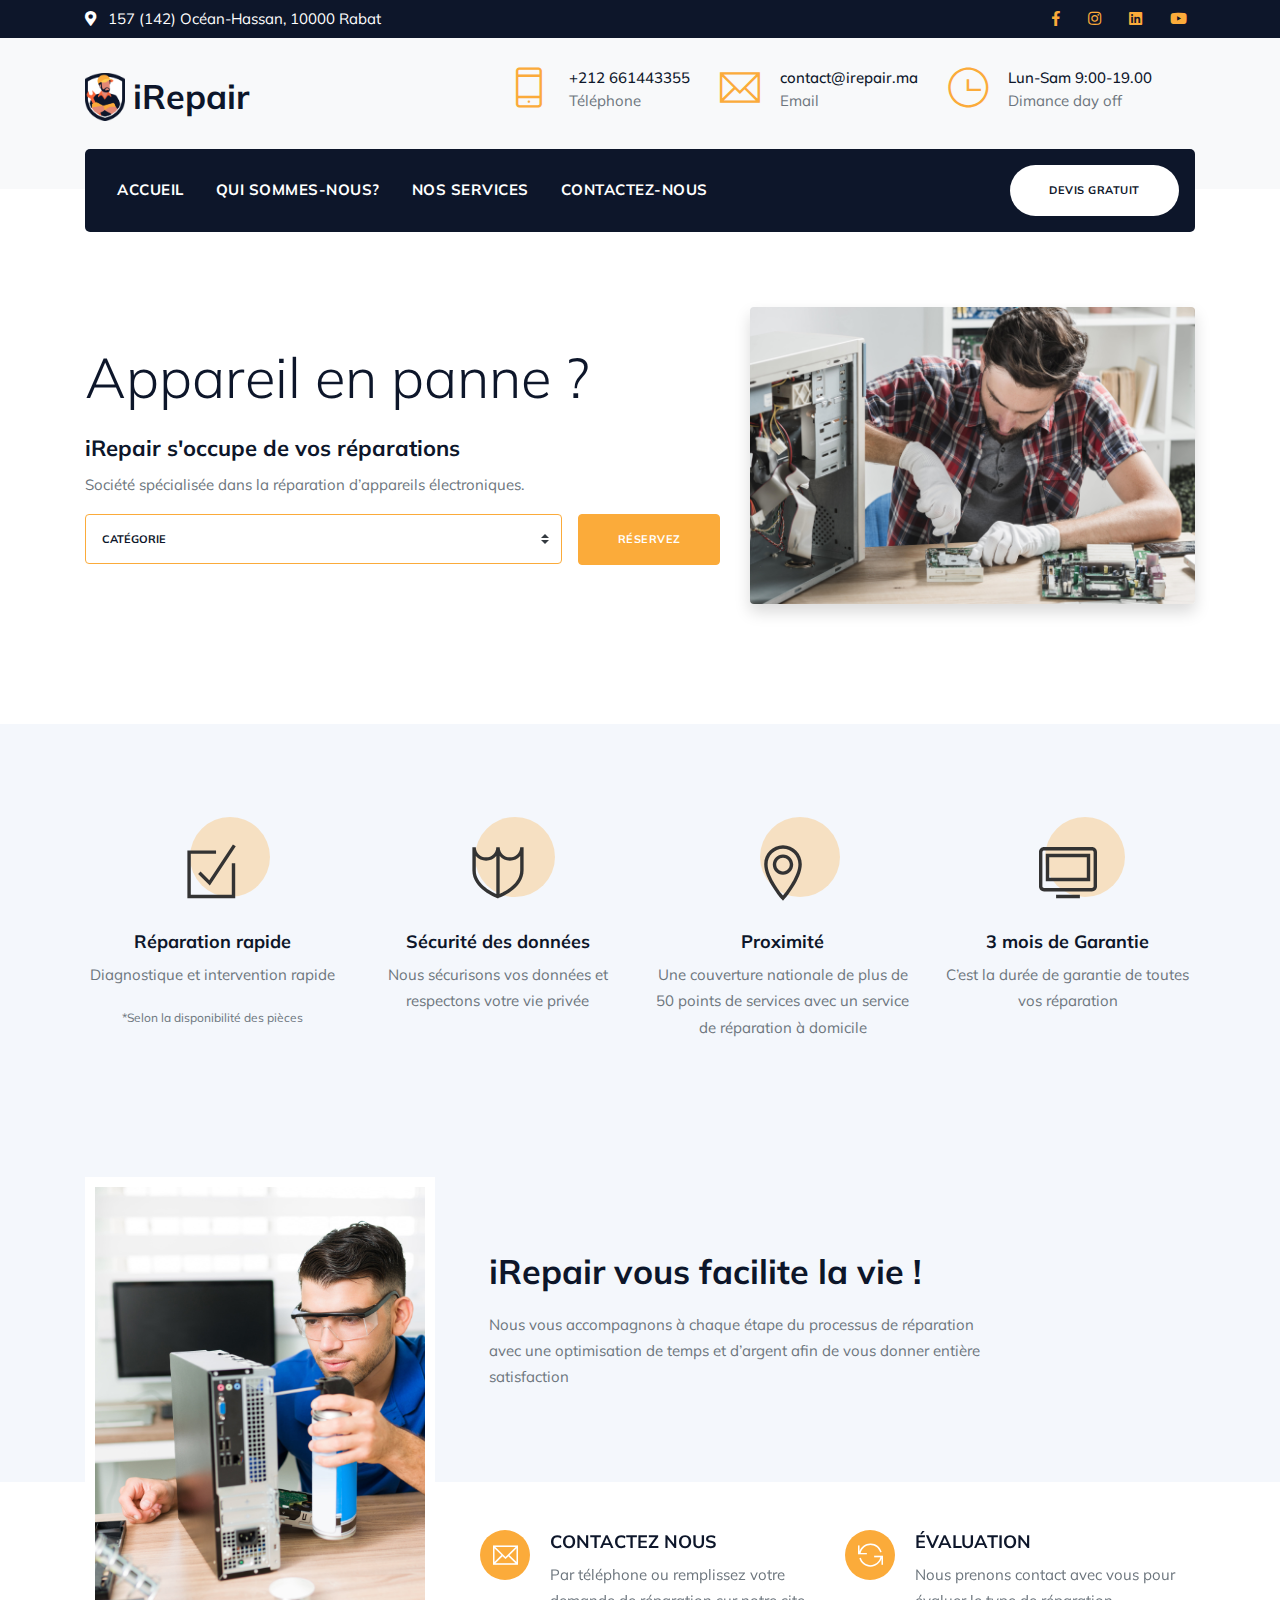
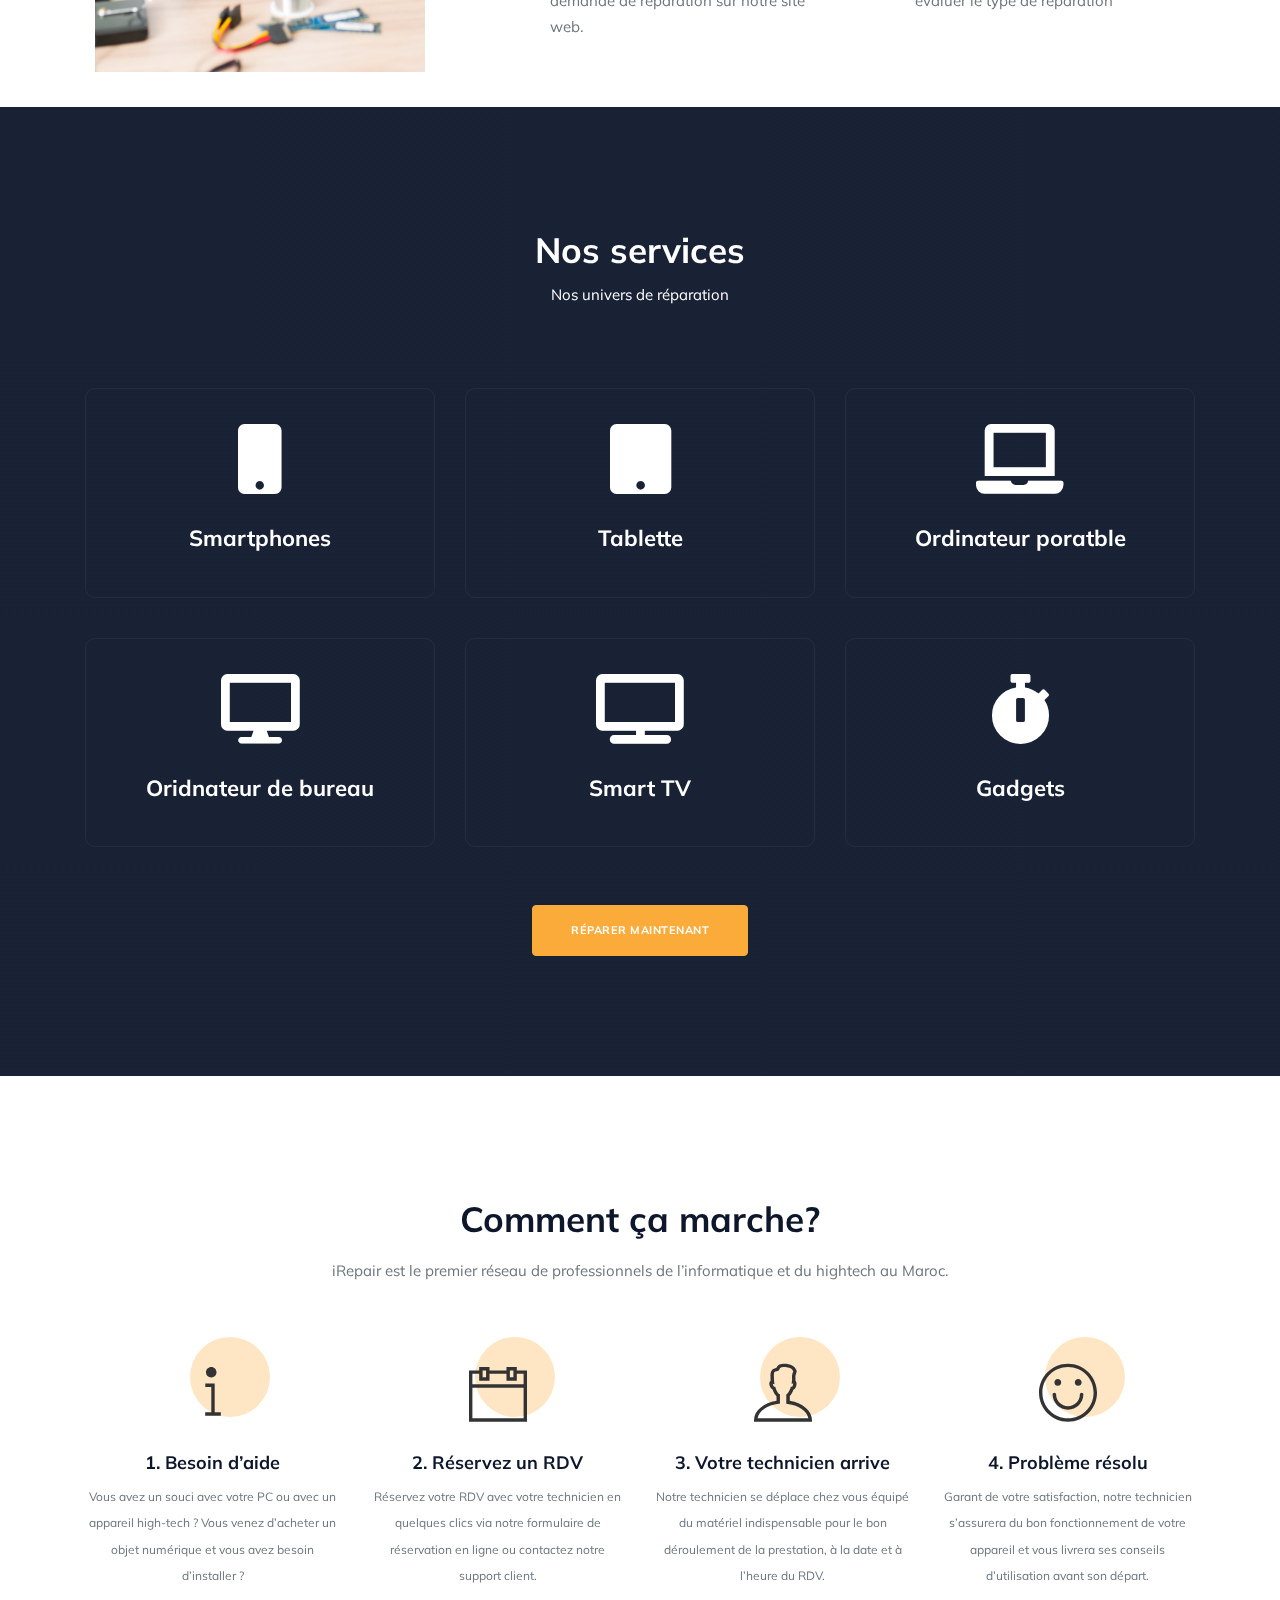
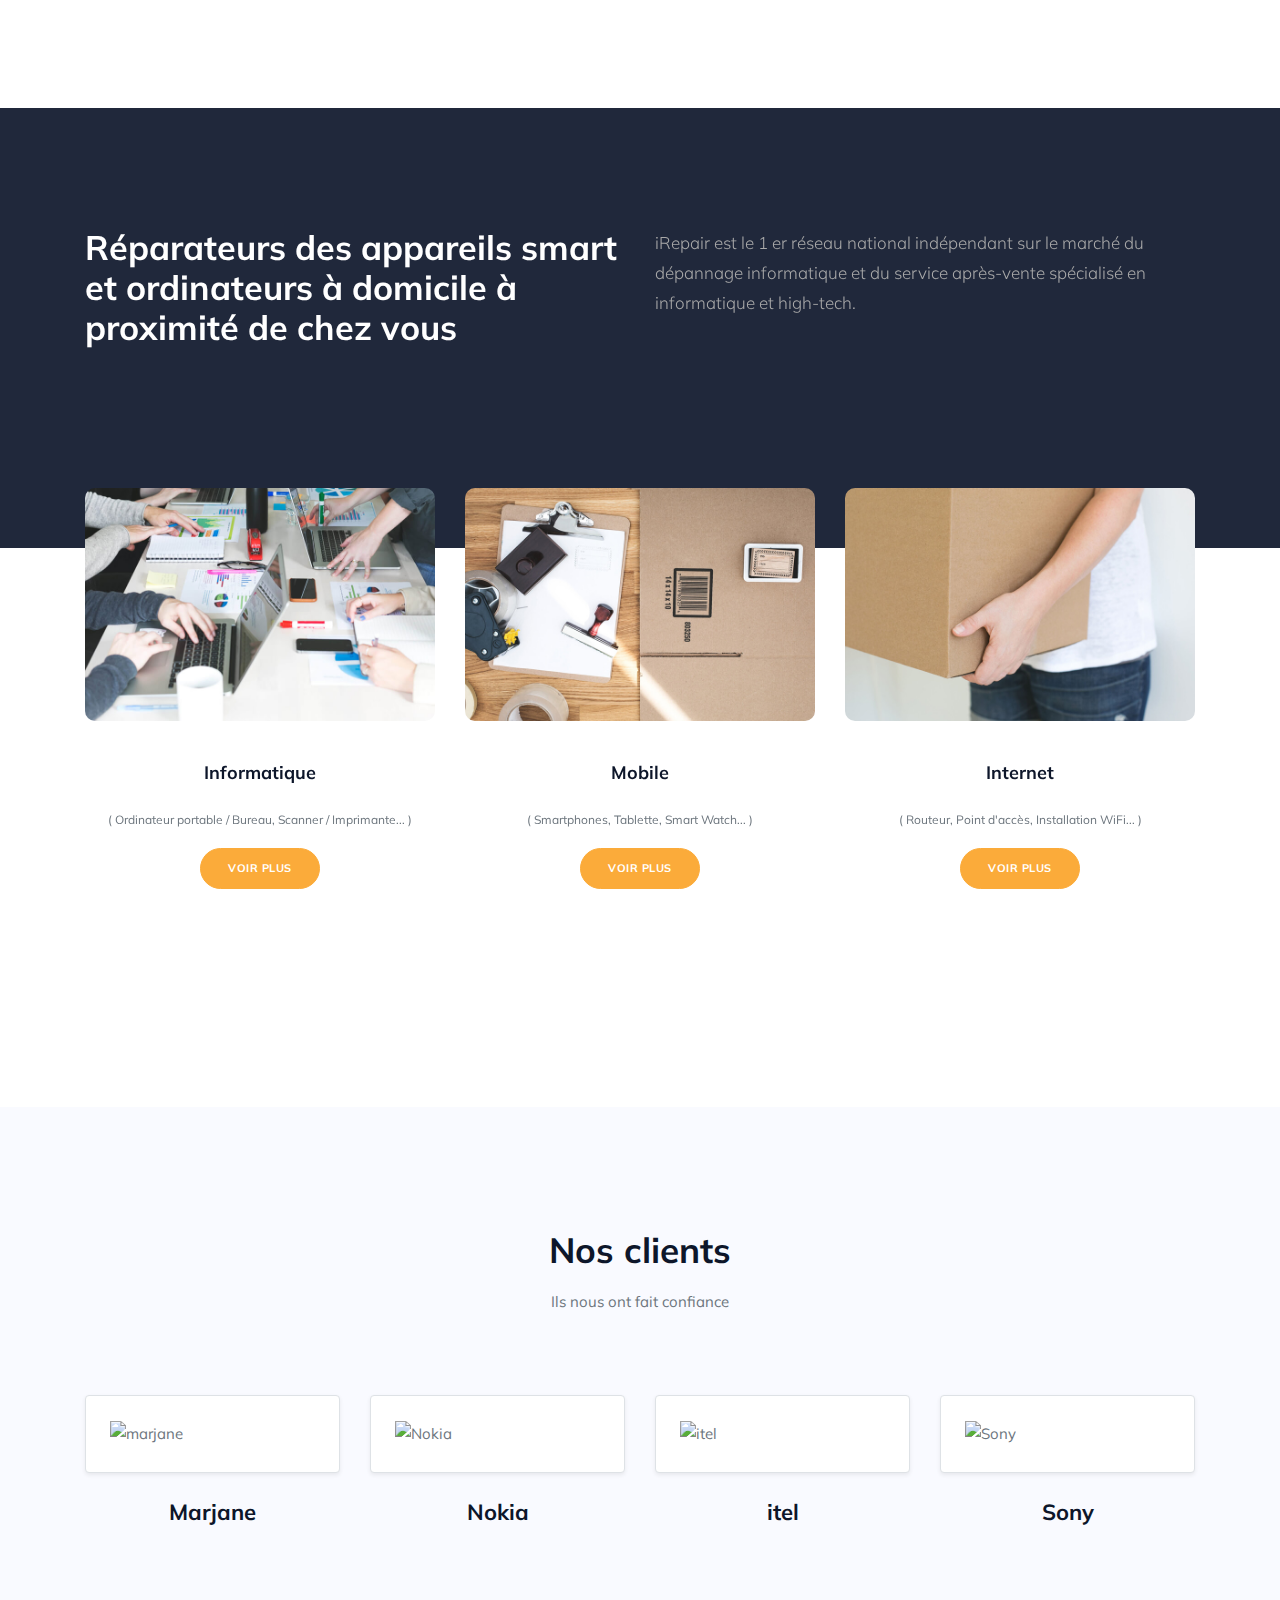
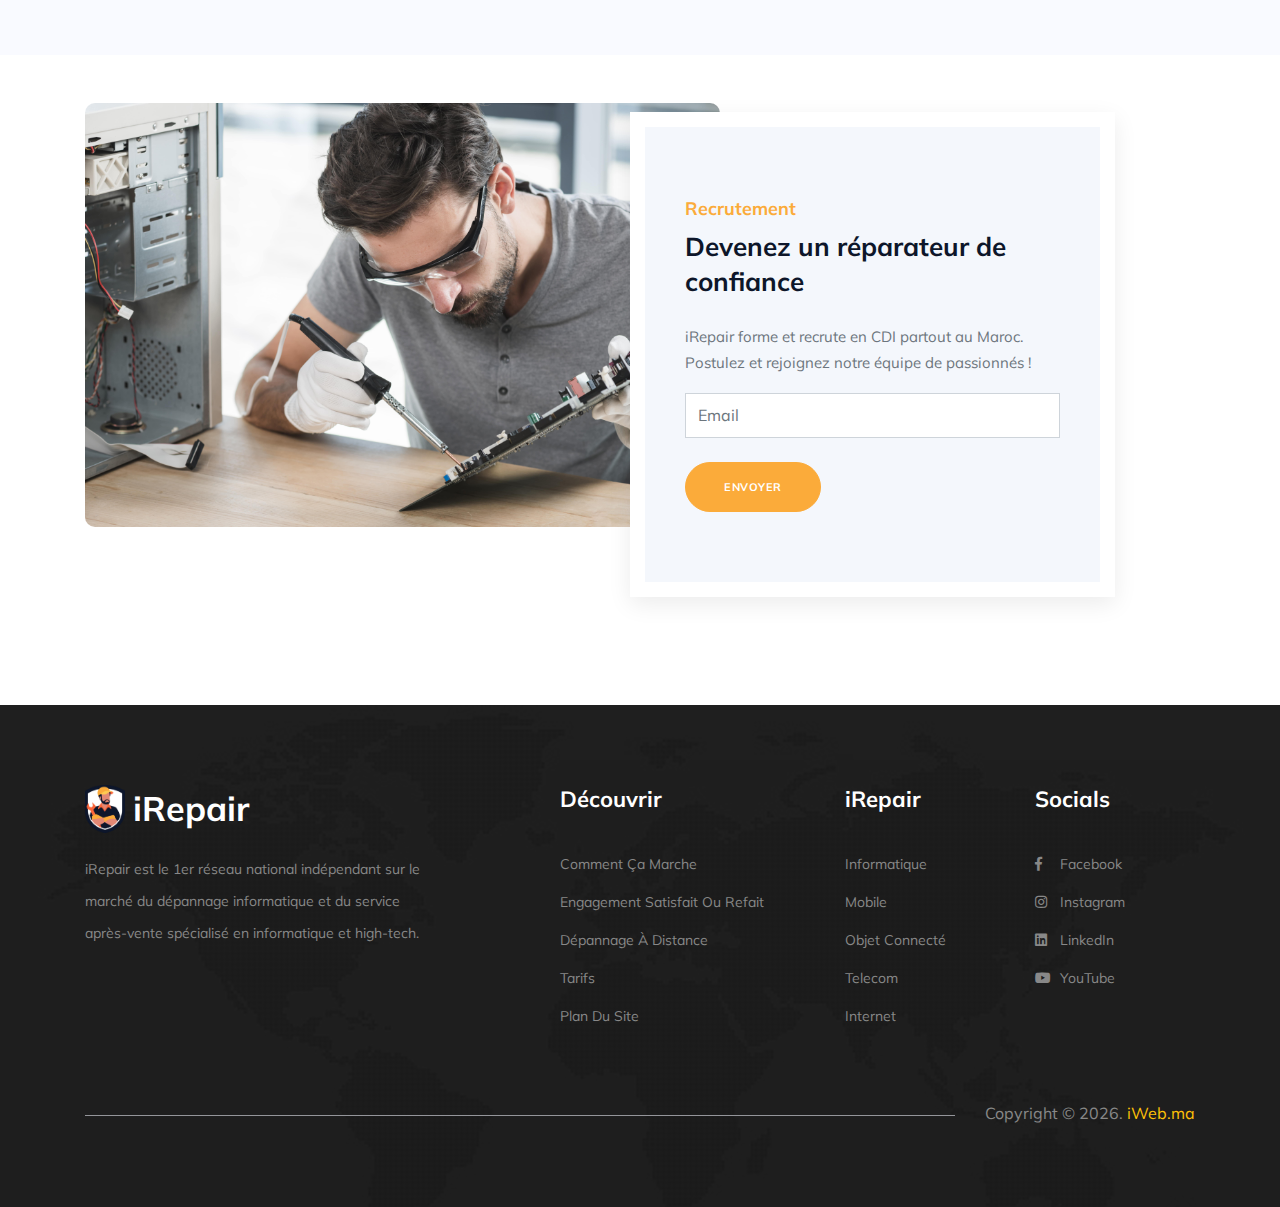
==== commit 1ce48dc9: "Images compression" ====
--- a/index.html
+++ b/index.html
@@ -61,6 +61,8 @@
                                     class="fab fa-instagram"></i></a></li>
                         <li class="list-inline-item"><a href="https://www.linkedin.com"> <i
                                     class="fab fa-linkedin"></i></a></li>
+                        <li class="list-inline-item"><a href="https://www.youtube.com"> <i
+                                    class="fab fa-youtube"></i></a></li>
                     </ul>
                 </div>
             </div>
@@ -228,7 +230,7 @@
 
                 <div class="col-lg-5 d-none d-lg-block">
                     <div class="banner-img-block">
-                        <img src="images/banner-img-5.jpeg" alt="banner-img" class="img-fluid rounded shadow">
+                        <img src="images/irepair/3.jpeg" alt="banner-img" class="img-fluid rounded shadow">
                     </div>
                 </div>
             </div> <!-- / .row -->
@@ -293,7 +295,7 @@
             <div class="row ">
                 <div class="col-lg-4">
                     <div class="service-img">
-                        <img src="images/blog-lg.jpeg" alt="iRepair vous facilite la vie !" class="img-fluid">
+                        <img src="images/irepair/4.jpeg" alt="iRepair vous facilite la vie !" class="img-fluid">
                     </div>
                 </div>
 
@@ -860,7 +862,7 @@
             <div class="row py-5">
                 <div class="col-lg-7 col-md-12 col-sm-12 ">
                     <div class="single-project">
-                        <img src="images/cdi.jpeg" alt="" class="img-fluid">
+                        <img src="images/irepair/5.jpeg" alt="" class="img-fluid">
                     </div>
                 </div>
                 <div class="col-lg-4 col-md-12 col-sm-12 ">
--- a/css/style.css
+++ b/css/style.css
@@ -742,7 +742,7 @@
 -----------------------------*/
 #banner {
   position: relative;
-  background: url("/images/bg/banner_bg.jpg") no-repeat;
+  background: url("/images/irepair/2.jpeg") no-repeat;
   background-size: cover;
 }
 
@@ -885,7 +885,7 @@
 -----------------------*/
 #services-2 {
   position: relative;
-  background: url("../images/bg/6.jpeg") no-repeat fixed 50% 50%;
+  background: url("../images/irepair/1.jpeg") no-repeat fixed 50% 50%;
   background-size: cover;
 }
 #services-2:before {
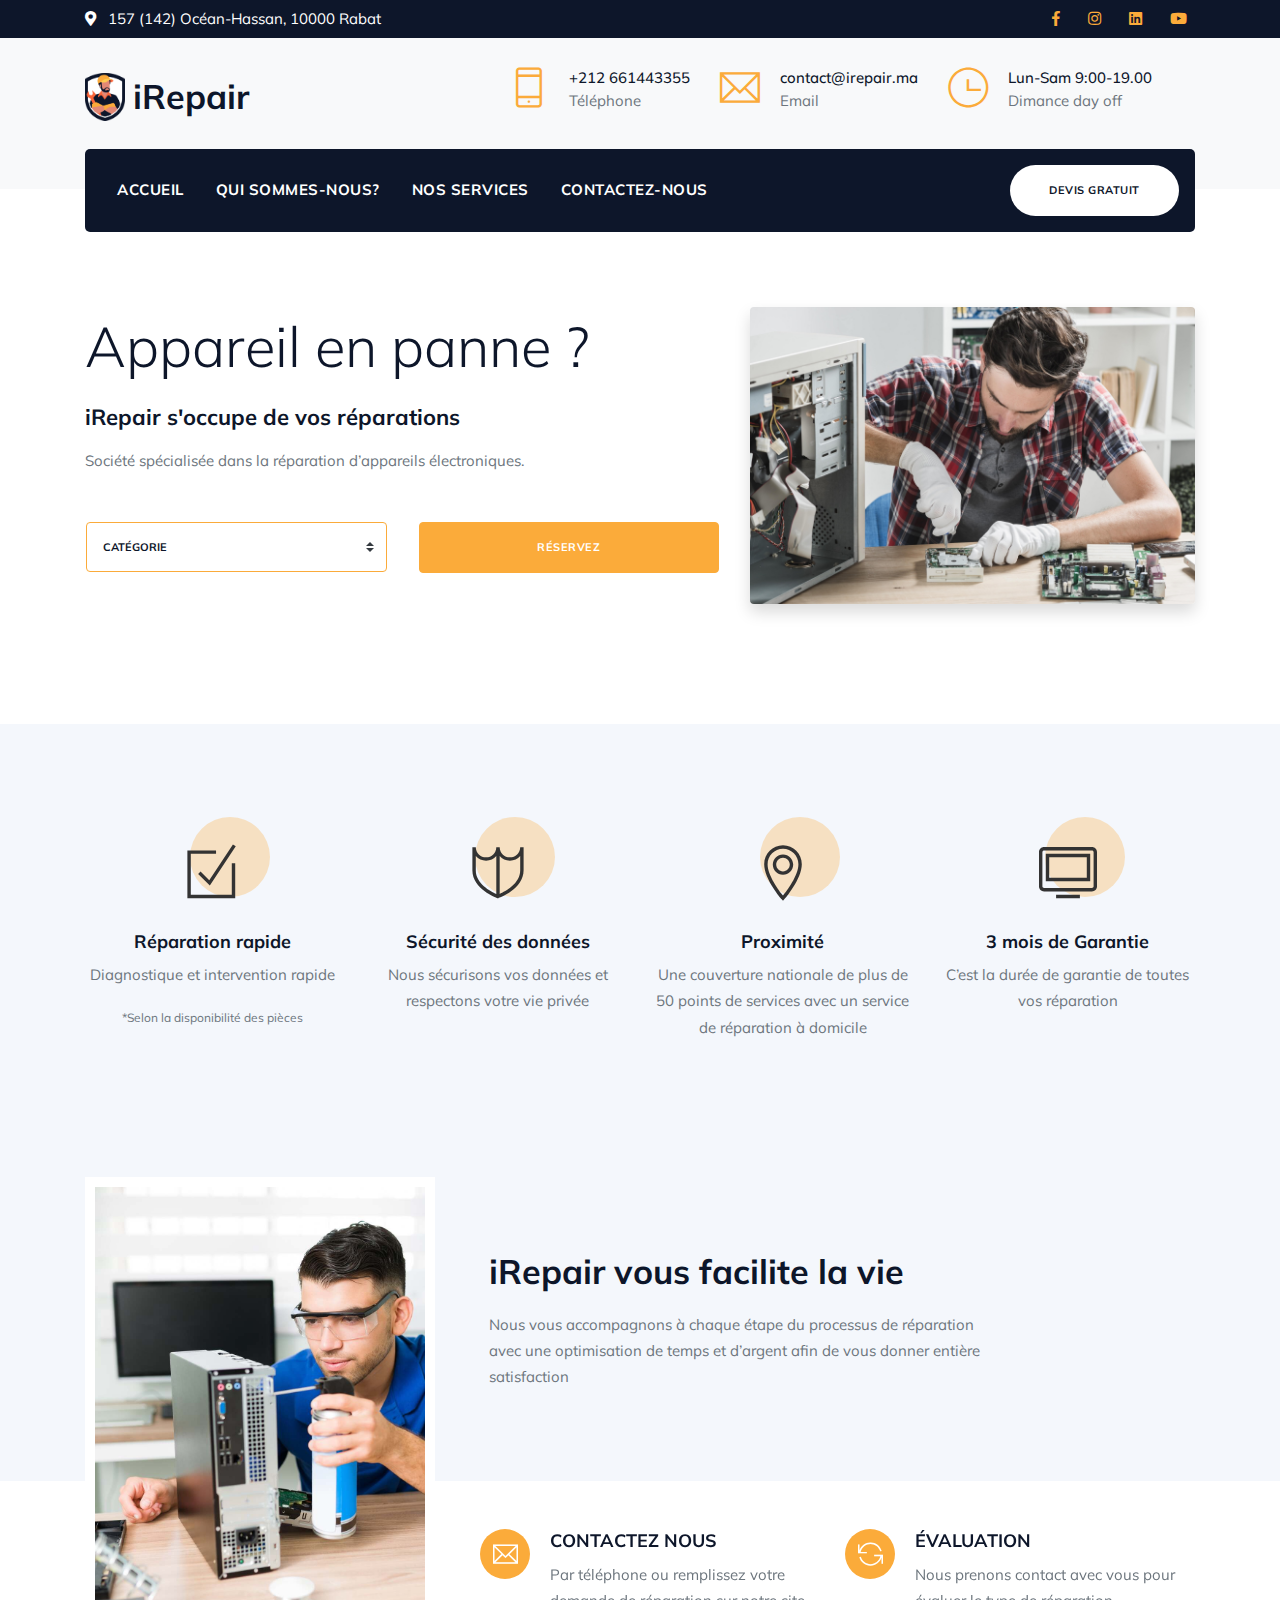
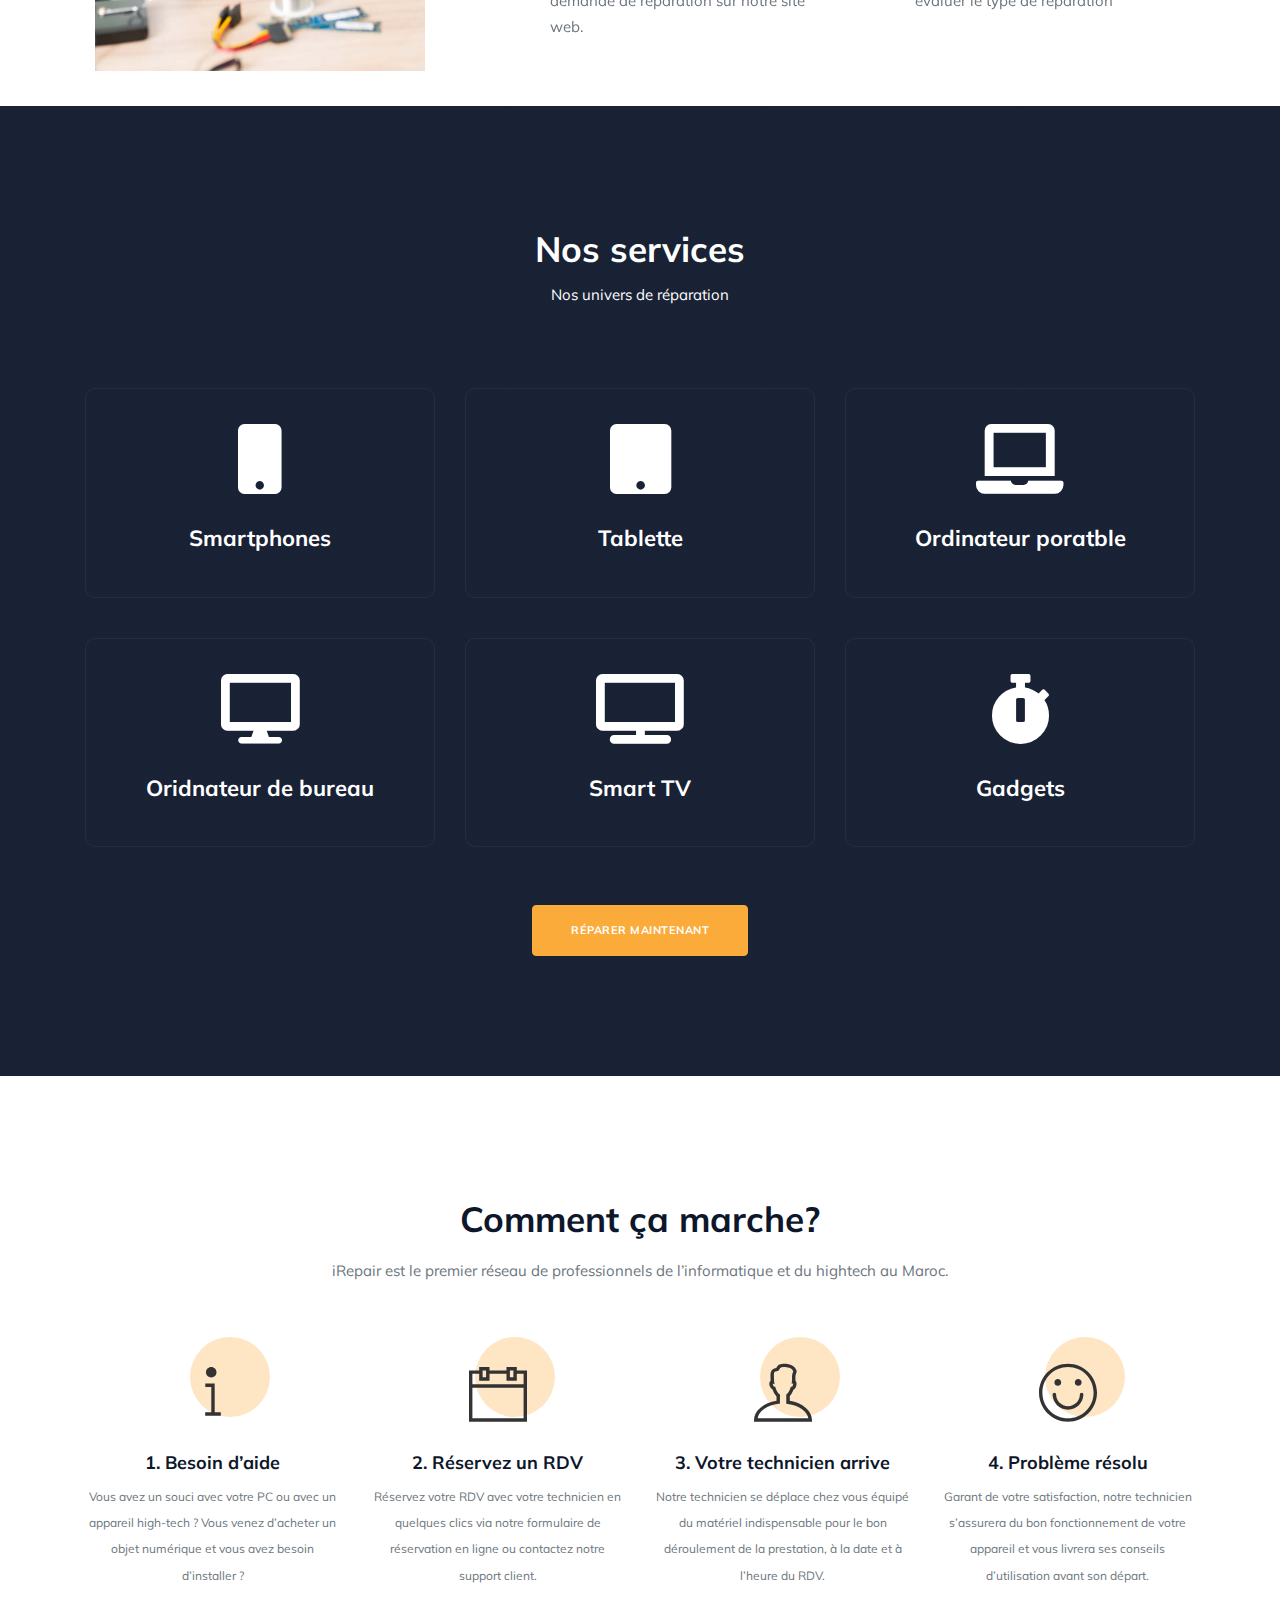
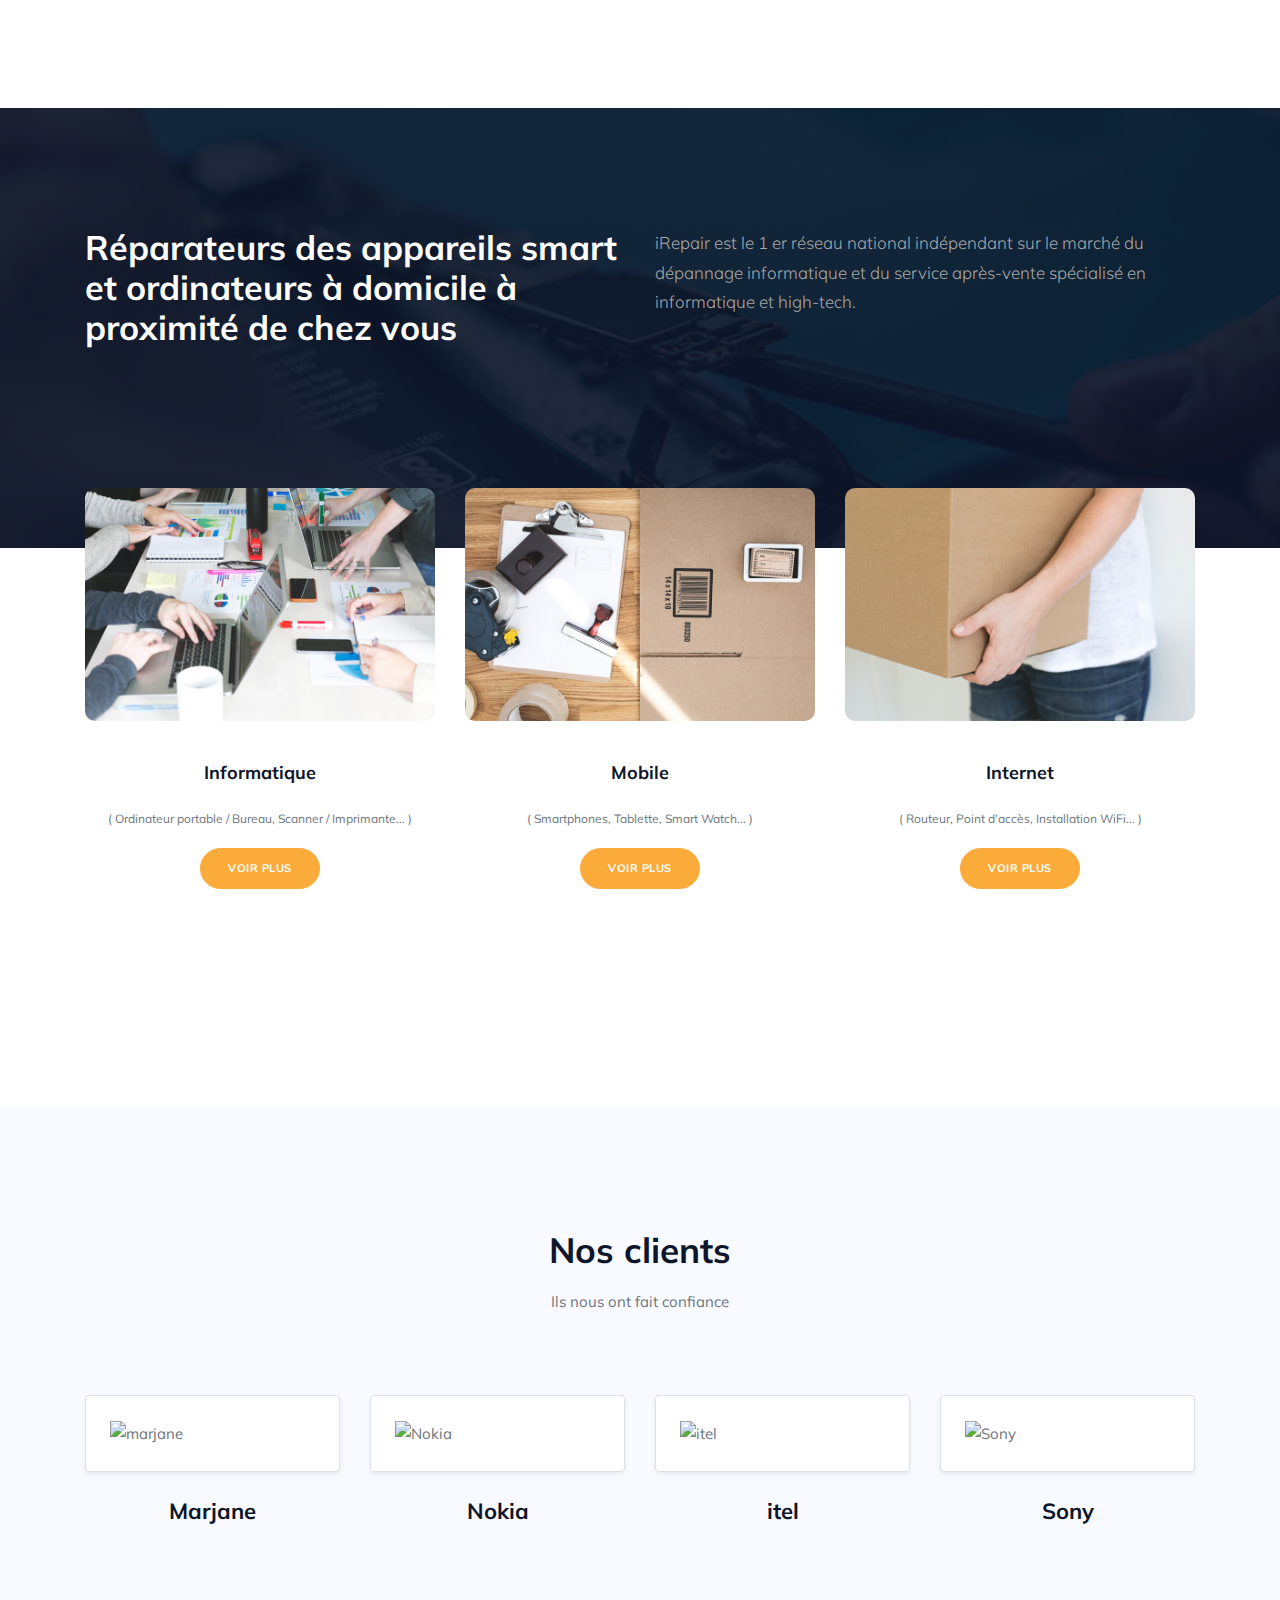
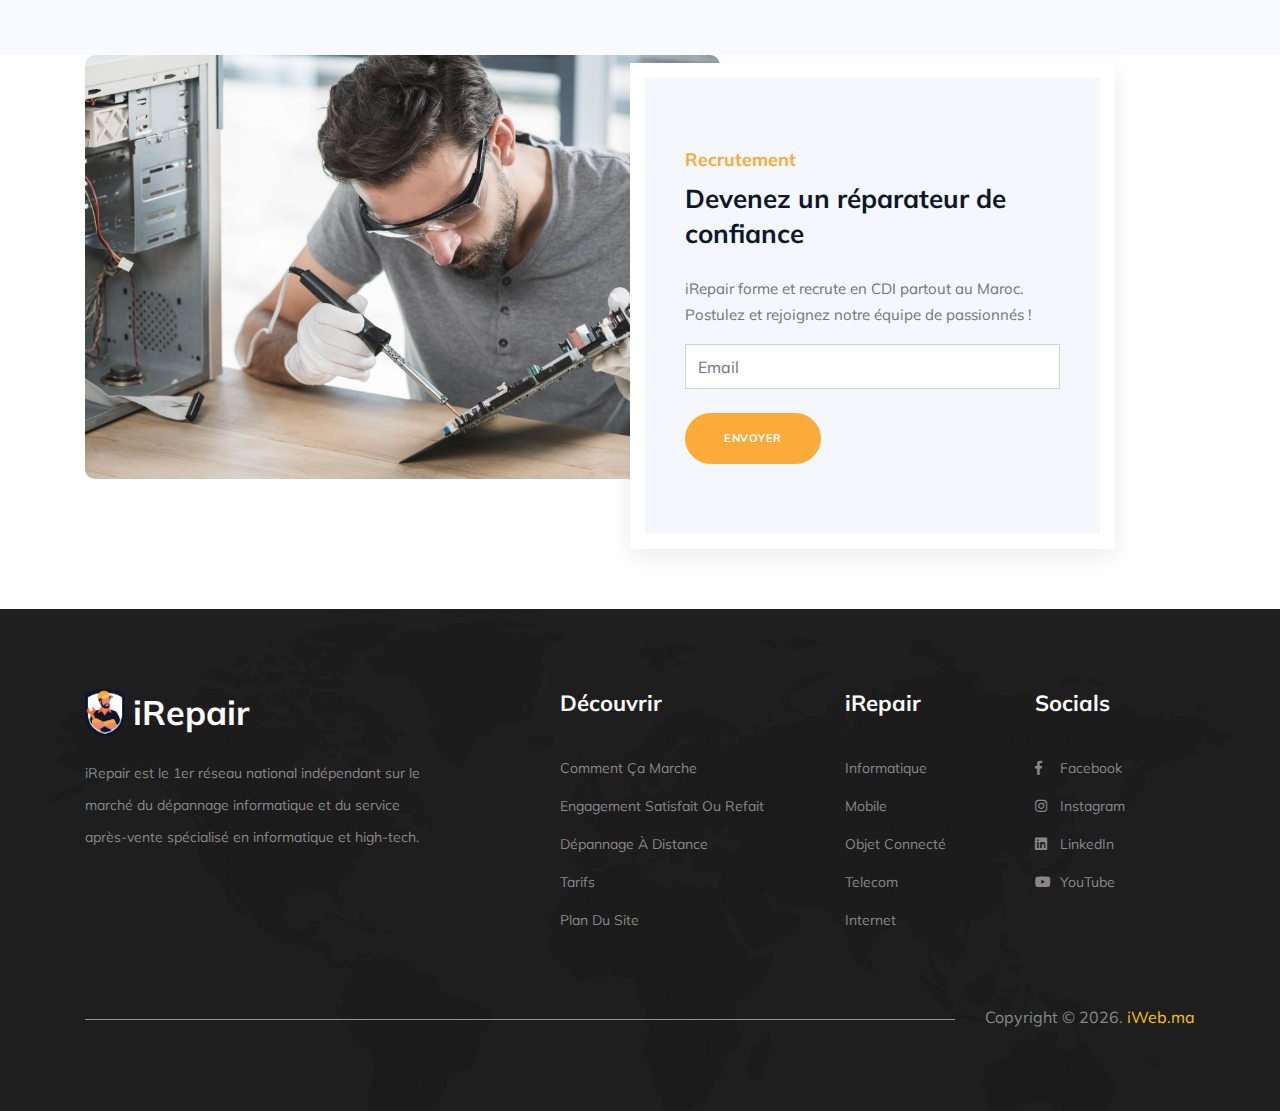
==== commit 969674a0: "Form RDV" ====
--- a/index.html
+++ b/index.html
@@ -13,6 +13,8 @@
     <meta name="viewport" content="width=device-width, initial-scale=1.0, maximum-scale=5.0">
     <meta name="author" content="Themefisher">
     <meta name="generator" content="iRepair">
+
+
 
     <!-- bootstrap -->
     <link rel="stylesheet" href="plugins/bootstrap/bootstrap.min.css">
@@ -47,14 +49,14 @@
         <div class="container">
             <div class="row align-items-center">
                 <div class="col-lg-6 col-md-6">
-                    <div class="top-bar-left text-white text-md-left text-sm-center">
+                    <div class="top-bar-left text-white text-md-left text-center">
                         <i class="fas fa-map-marker-alt"></i>
                         <span class="ml-2">157 (142) Océan-Hassan, 10000 Rabat</span>
                     </div>
                 </div>
 
                 <div class="col-lg-4 ml-lg-auto col-md-6">
-                    <ul class="list-inline list-unstyled header-socials text-md-right text-sm-center">
+                    <ul class="list-inline list-unstyled header-socials text-md-right text-center">
                         <li class="list-inline-item"><a href="https://www.facebook.com"> <i
                                     class="fab fa-facebook-f"></i></a></li>
                         <li class="list-inline-item"><a href="https://www.instagram.com"> <i
@@ -183,7 +185,7 @@
                         </li>
                     </ul>
 
-                    <ul class="ml-lg-auto list-unstyled m-0">
+                    <ul class="ml-lg-auto list-unstyled m-0 my-4 my-lg-0">
                         <li><a href="contact.html" class="btn btn-white btn-circled">Devis gratuit</a></li>
                     </ul>
                 </div> <!-- / .navbar-collapse -->
@@ -203,11 +205,14 @@
                     <div class="main-banner">
                         <!-- Heading -->
                         <h1 class="display-4 mb-4 ">Appareil en panne ?</h1>
-                        <h3>iRepair s'occupe de vos réparations</h3>
-                        <p>Société spécialisée dans la réparation d’appareils électroniques.</p>
-
-                        <form action="#">
-                            <div class="d-flex justify-content-between align-content-center">
+                        <h3 class="mb-3">iRepair s'occupe de vos réparations</h3>
+                        <p class="d-none d-sm-block mb-5">Société spécialisée dans la réparation d’appareils
+                            électroniques.
+                        </p>
+
+
+                        <div class="row px-0 px-sm-5 px-lg-0">
+                            <div class="col mb-4 px-5 px-sm-3">
                                 <select required="true" class="custom-select custom-select-lg main-select mr-3">
                                     <option selected>Catégorie</option>
                                     <option value="1">Smartphone</option>
@@ -217,13 +222,14 @@
                                     <option value="3">Smart TV</option>
                                     <option value="3">Gadget</option>
                                 </select>
-
-                                <button type="submit" class="btn btn-primary">Réservez</button>
-
-                            </div>
-
-                        </form>
-
+                            </div>
+                            <div class="col-12 col-sm px-5 px-sm-3">
+                                <button type="button" class="btn btn-primary w-100" data-toggle="modal"
+                                    data-target="#rdvModal">Réservez</button>
+
+
+                            </div>
+                        </div>
                         <!-- <p><a href="#!" class="btn btn-dark btn-block btn-circled">Get started</a></p> -->
                     </div>
                 </div>
@@ -301,7 +307,7 @@
 
                 <div class="col-lg-6 pl-4">
                     <div class="service-content">
-                        <h1>iRepair vous facilite la vie !</h1>
+                        <h1>iRepair vous facilite la vie</h1>
                         <p>Nous vous accompagnons à chaque étape du processus de réparation avec une optimisation de
                             temps et d’argent afin de vous donner entière satisfaction</p>
                     </div>
@@ -859,7 +865,7 @@
 
     <section class="section-bottom">
         <div class="container">
-            <div class="row py-5">
+            <div class="row py-5 py-sm-0">
                 <div class="col-lg-7 col-md-12 col-sm-12 ">
                     <div class="single-project">
                         <img src="images/irepair/5.jpeg" alt="" class="img-fluid">
@@ -1003,6 +1009,67 @@
     <a id="scroll-to-top" class="scroll-to-top js-scroll-trigger" href="#top-header">
         <i class="fa fa-angle-up"></i>
     </a>
+
+
+
+    <!-- Modal -->
+    <div class="modal fade p-0" id="rdvModal" tabindex="-1" aria-labelledby="rdvModalLabel" aria-hidden="true">
+        <div class="modal-dialog">
+            <div class="modal-content">
+                <div class="modal-header">
+                    <h5 class="modal-title" id="rdvModalLabel">Réservez un rendez-vous maintenant</h5>
+                    <button type="button" class="close" data-dismiss="modal" aria-label="Close">
+                        <span aria-hidden="true">&times;</span>
+                    </button>
+                </div>
+                <div class="modal-body">
+                    <div class="mb-4">
+                        <select name="rdv_city" id="rdv_city" required="true"
+                            class="custom-select custom-select-lg main-select mr-3">
+                            <option selected>Sélectionnez votre ville</option>
+                            <option value="1">Rabat</option>
+                            <option value="2">Temara</option>
+                            <option value="3">Casablanca</option>
+                        </select>
+                    </div>
+                    <div class="mb-4">
+                        <div class="form-group">
+                            <textarea class="form-control" id="rdv_message" name="rdv_message" rows="3"
+                                placeholder="Donnez plus d’informations à proppos de votre panne à notre réparateur !"></textarea>
+                        </div>
+                    </div>
+
+                    <hr />
+
+                    <div class="mb-4">
+                        <div class="form-group">
+                            <input placeholder="Nom et prénom" type="text" class="form-control" id="rdv_fullname"
+                                name="rdv_fullname">
+                        </div>
+                    </div>
+
+                    <div class="mb-4">
+                        <div class="form-group">
+                            <input placeholder="Numéro de téléphone" type="text" class="form-control" id="rdv_phone"
+                                name="rdv_phone">
+                        </div>
+                    </div>
+
+                    <div class="mb-4">
+                        <div class="form-group">
+                            <input placeholder="Email" type="email" class="form-control" id="rdv_email"
+                                name="rdv_email">
+                        </div>
+                    </div>
+
+
+                </div>
+                <div class="modal-footer d-flex justify-content-center">
+                    <button type="button" class="btn btn-primary">Envoyez</button>
+                </div>
+            </div>
+        </div>
+    </div>
 
     <!-- 
   Essential Scripts
--- a/css/style.css
+++ b/css/style.css
@@ -951,7 +951,7 @@
 #projects-wrap {
   position: relative;
   /* background: rgba(0, 0, 0, 0.95); */
-  background: url("../images/bg/banner_bg.jpeg") no-repeat;
+  background: url("../images/irepair/6.jpeg") no-repeat;
   background-size: cover;
   
 }
